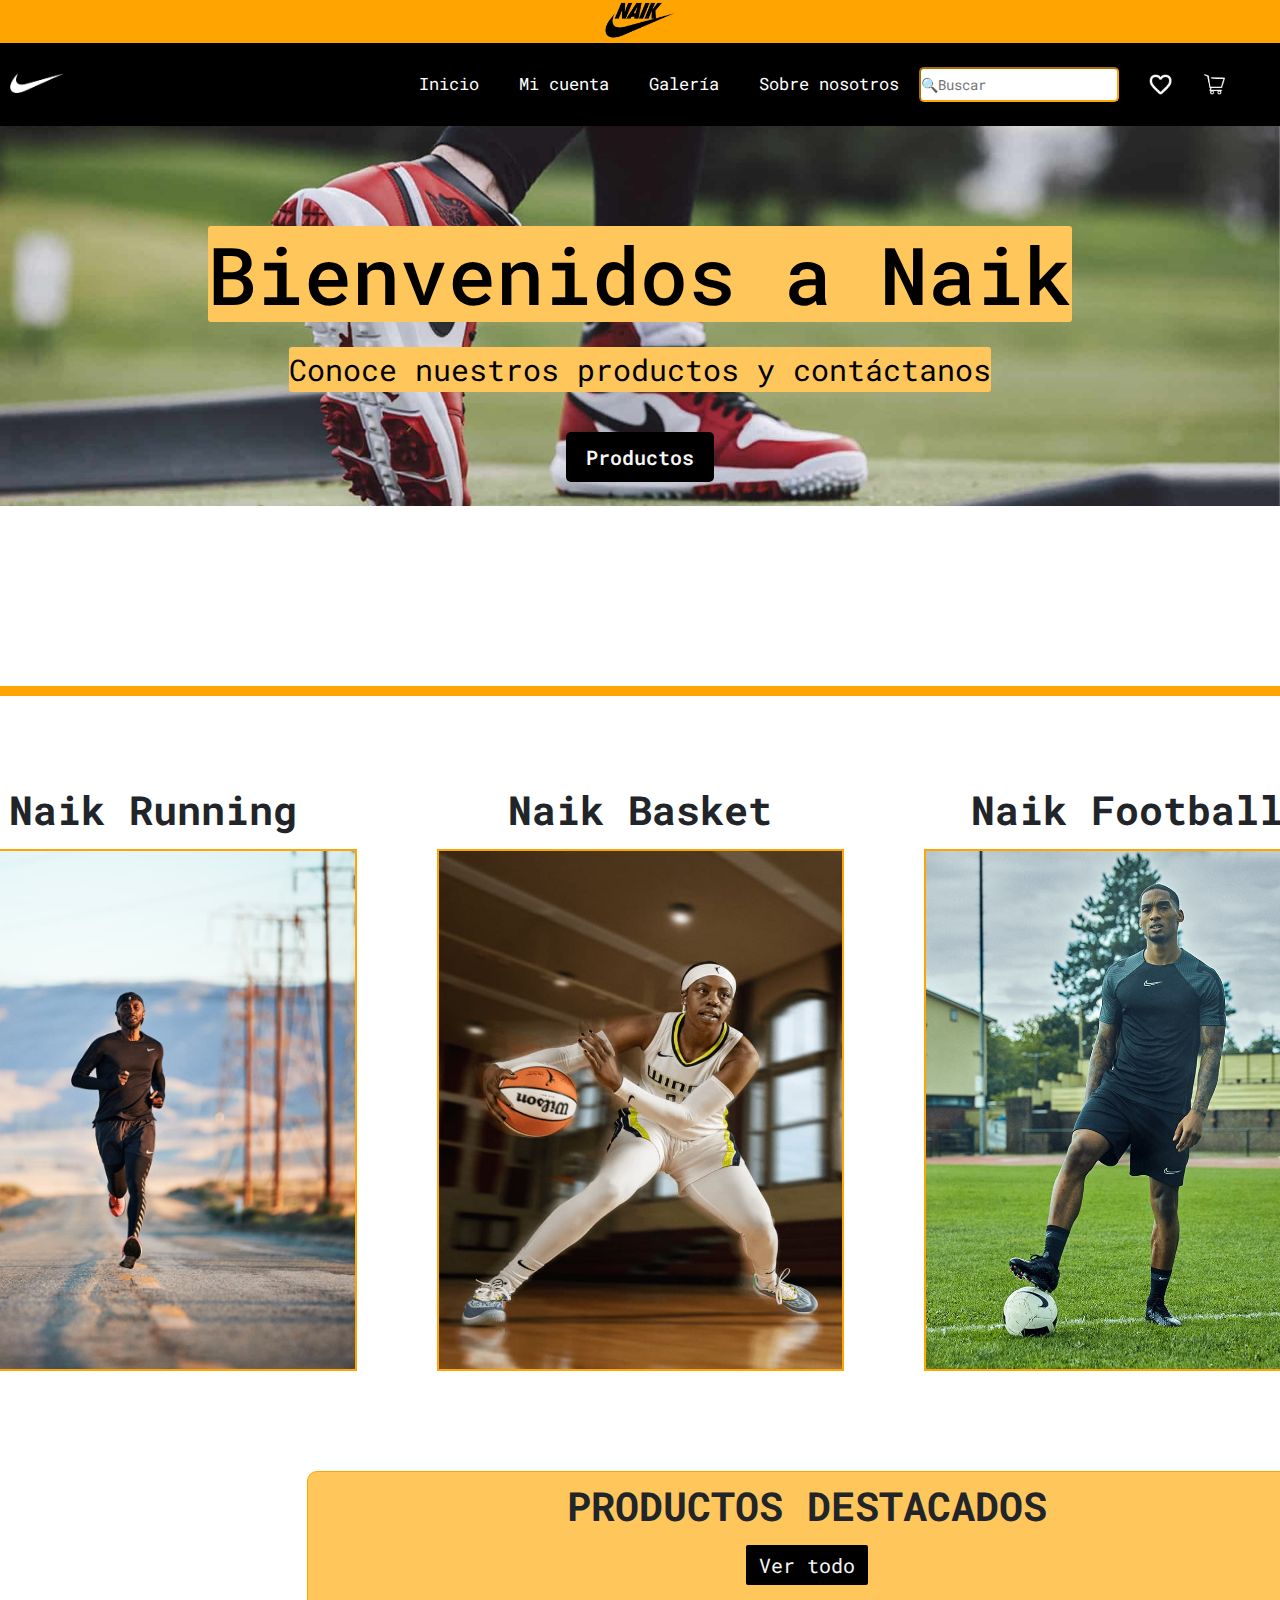
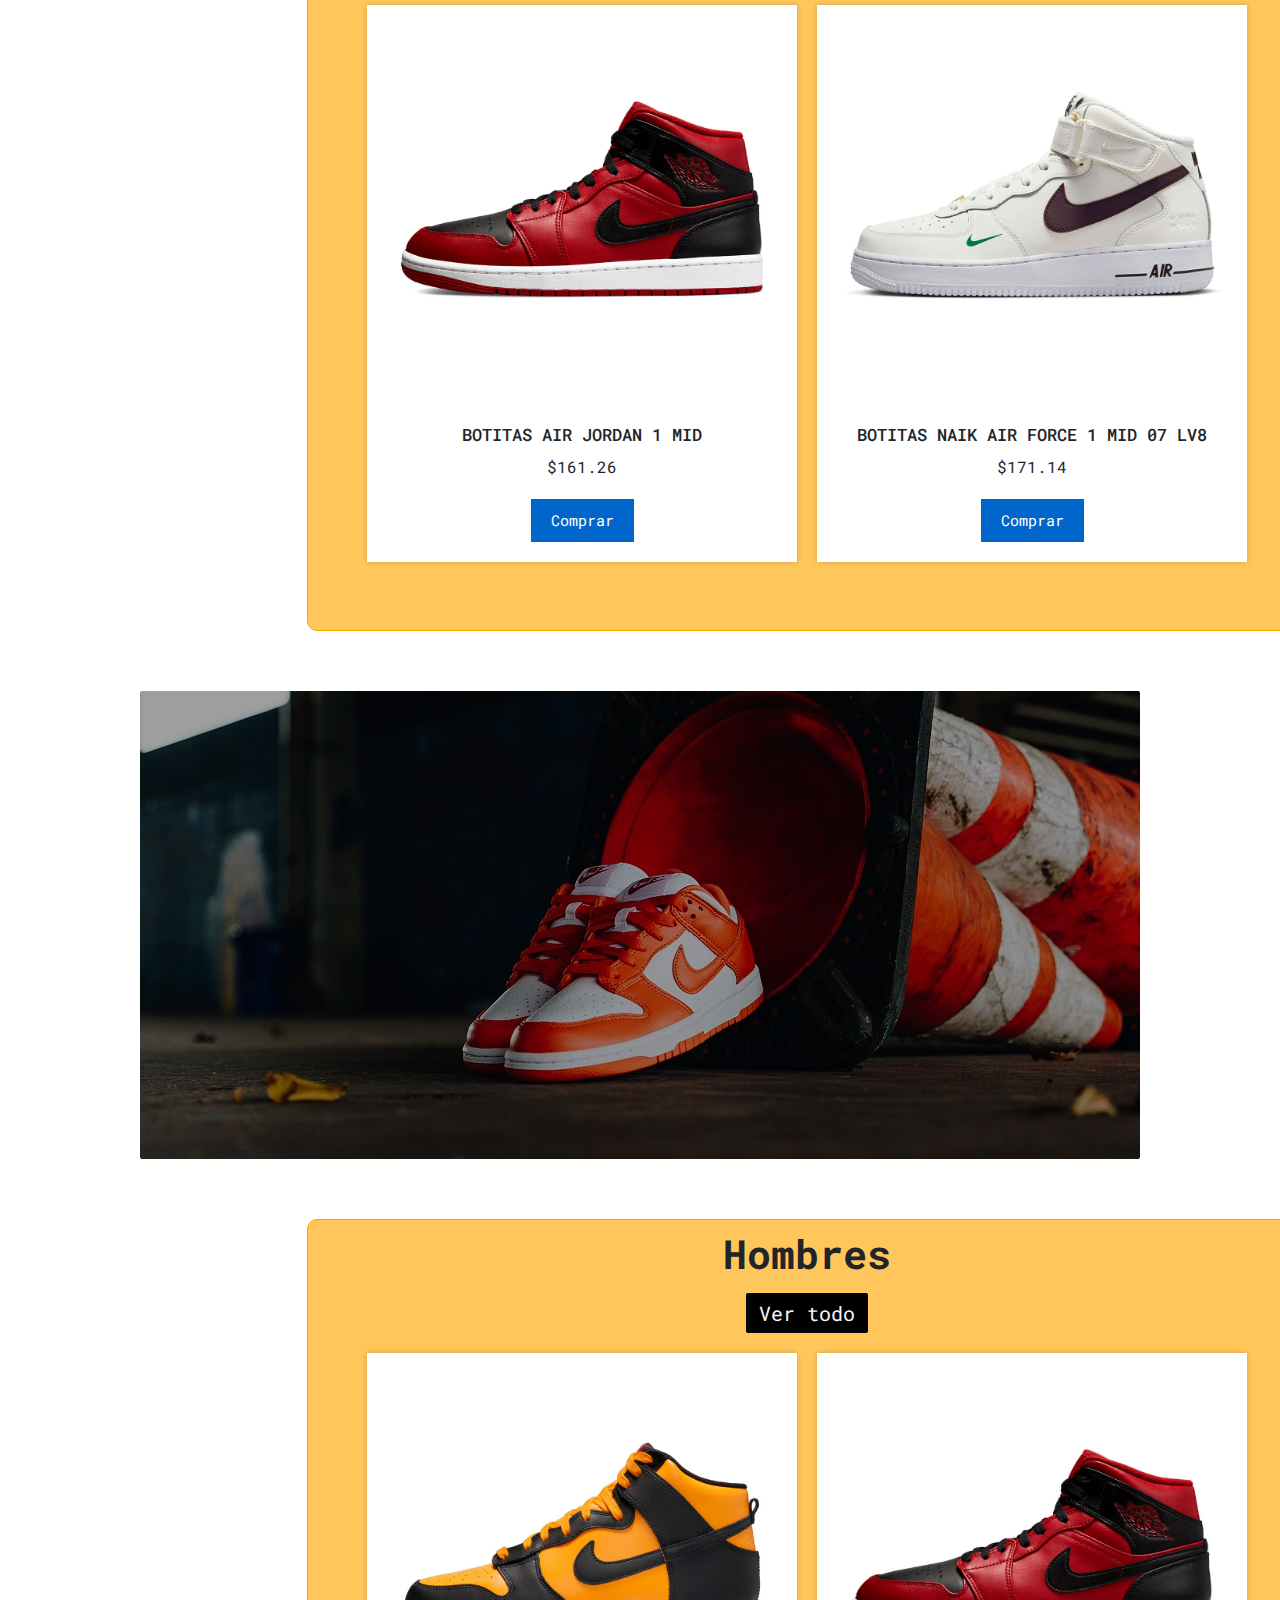
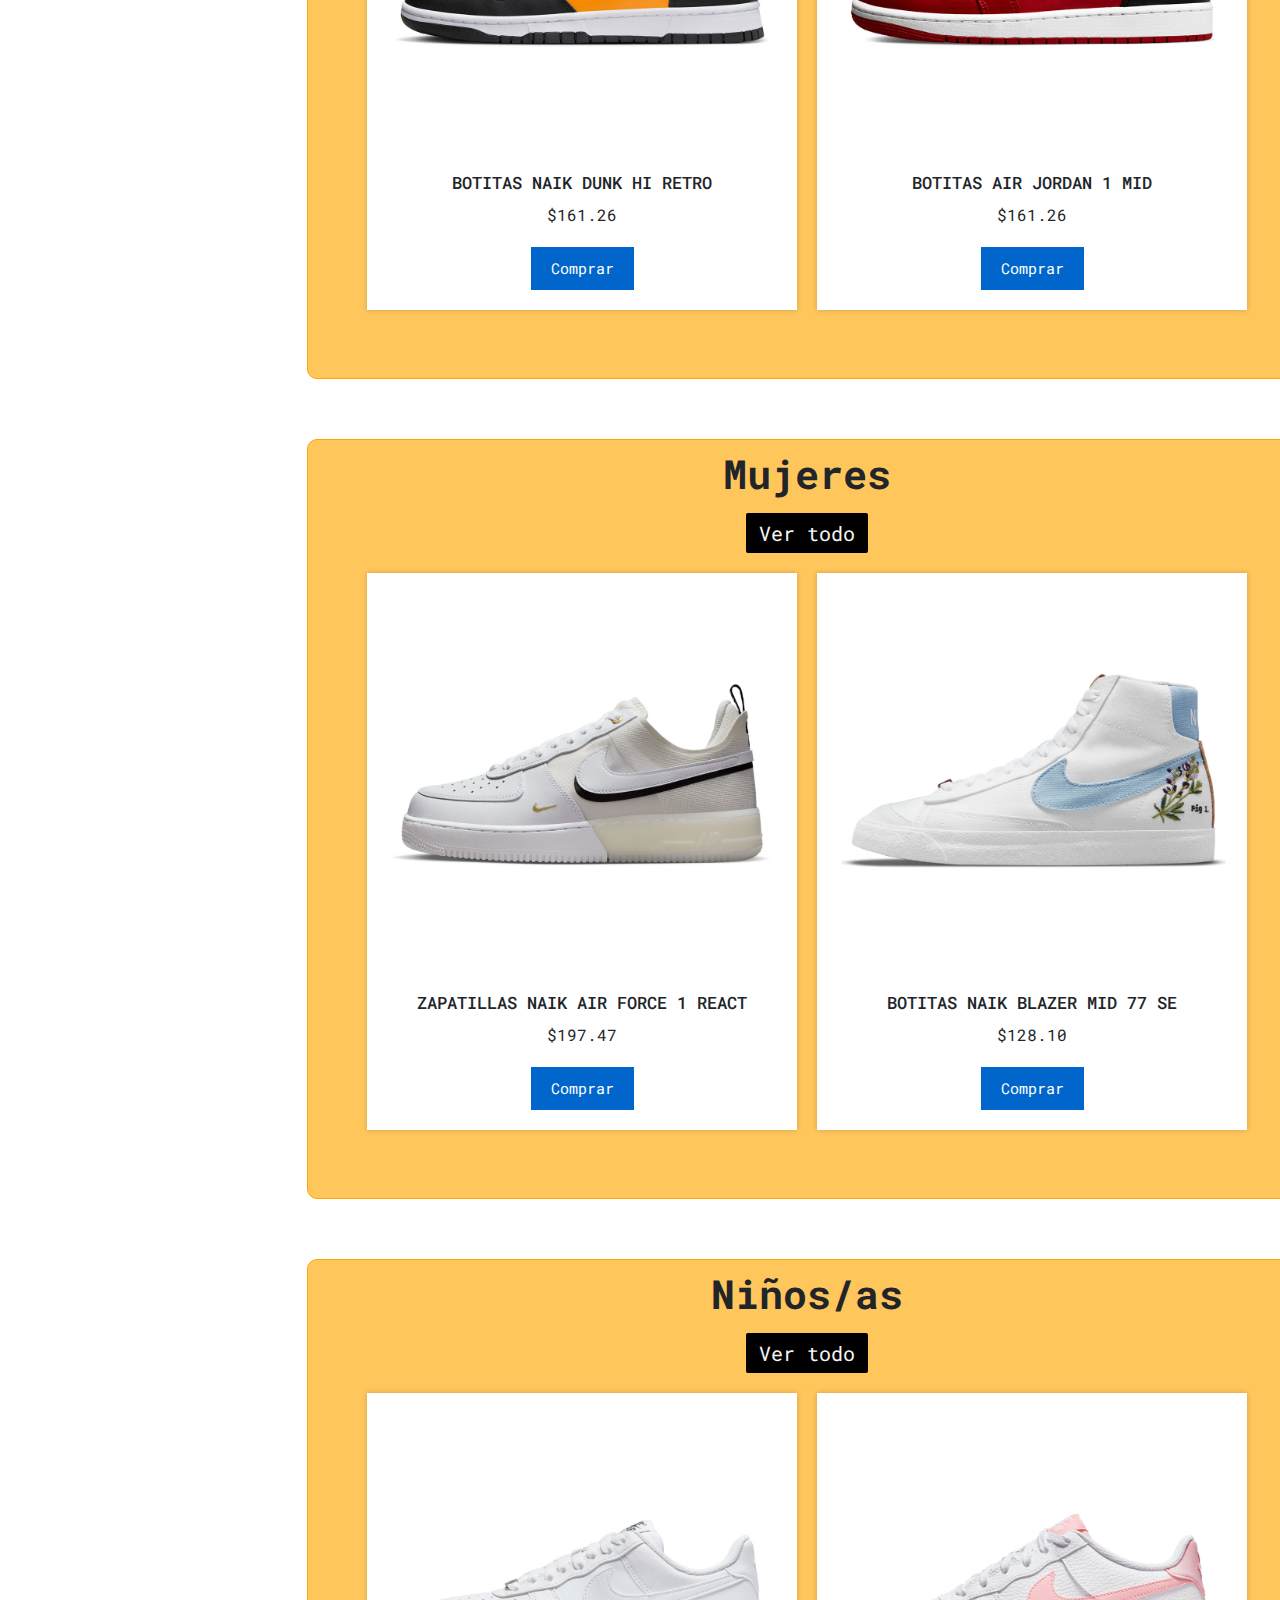
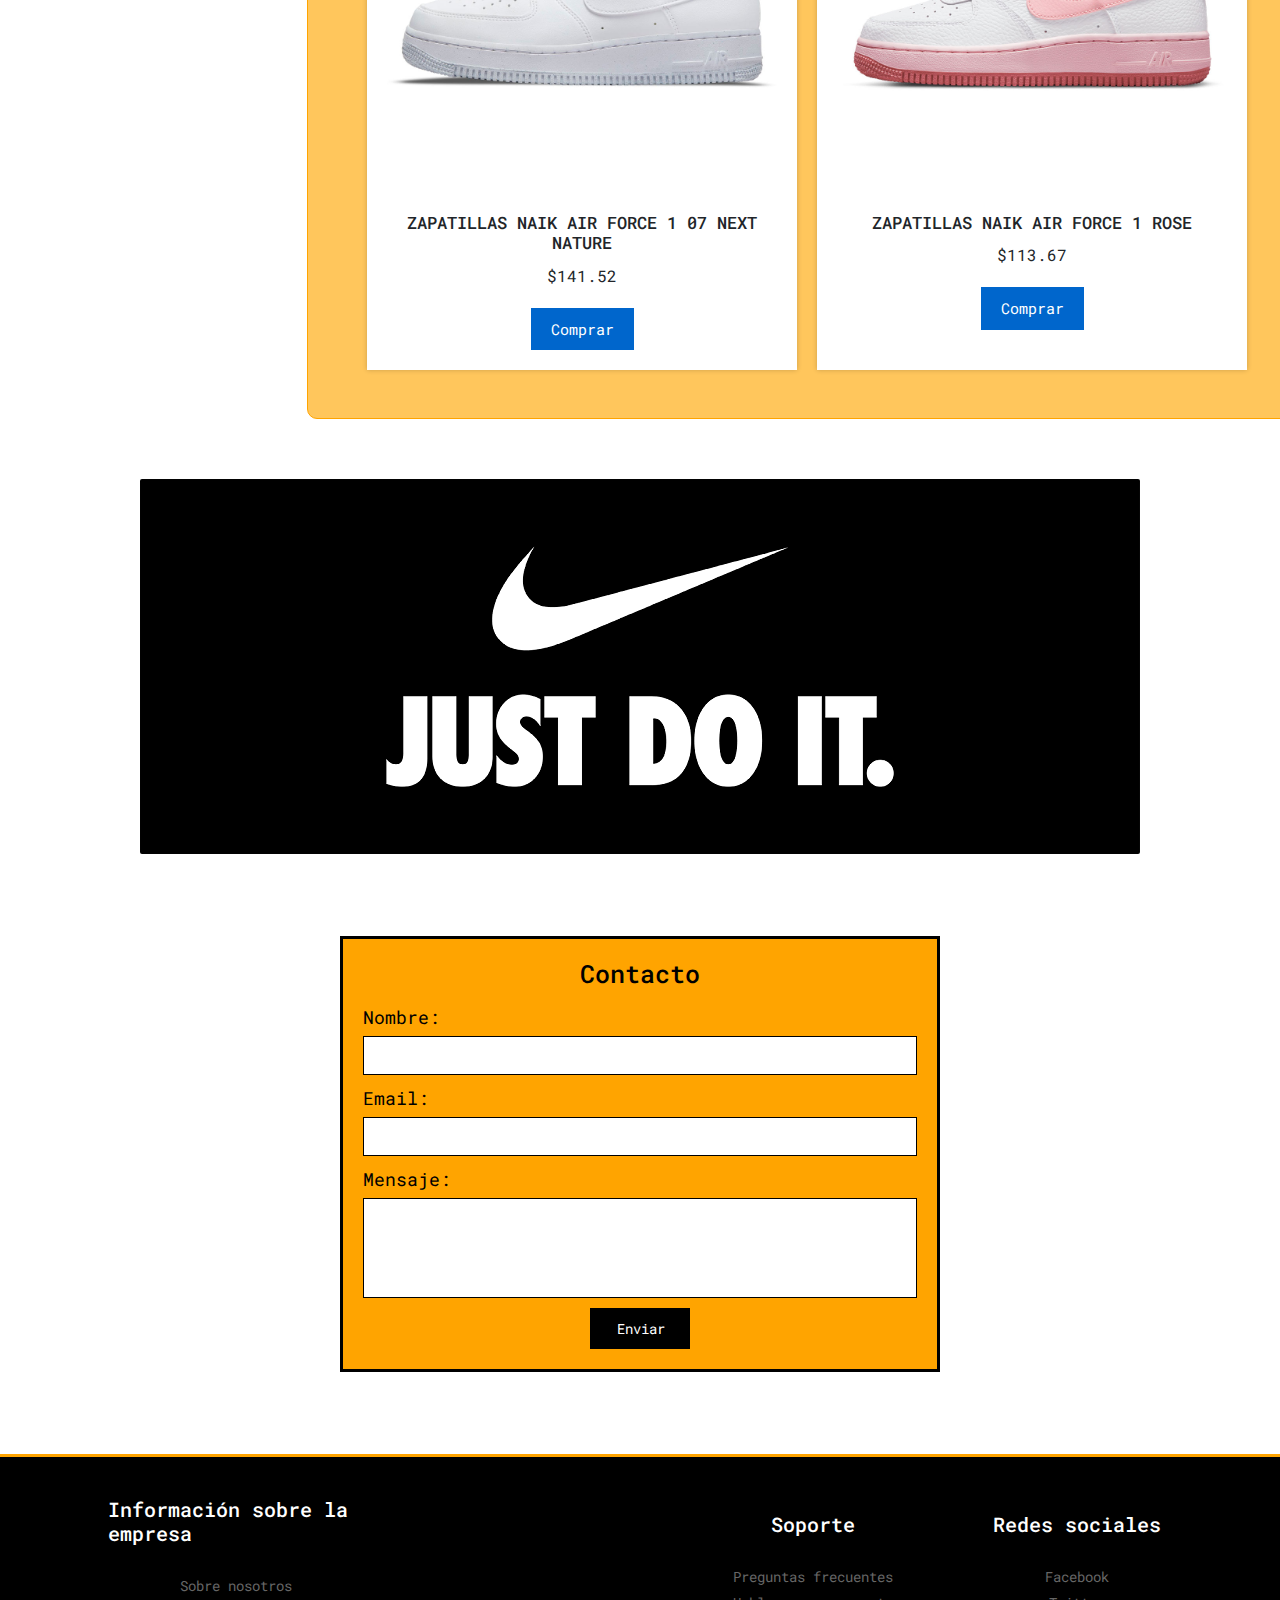
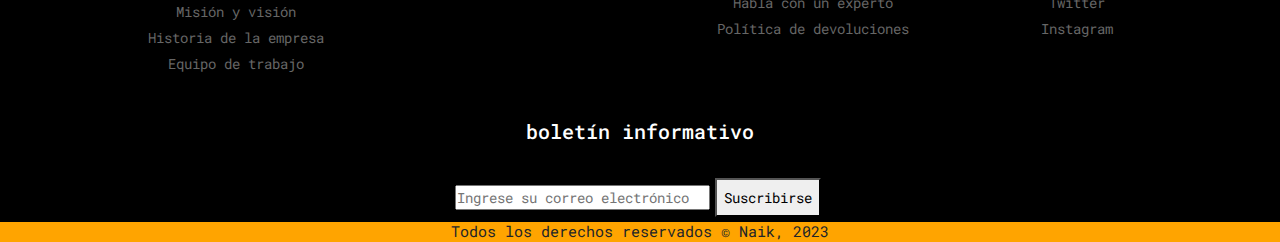
==== index.html @ 5634eee9 "0.10" ====
<!DOCTYPE html>
<html class="html" lang="es">

<head>
    <meta charset="UTF-8">
    <meta http-equiv="X-UA-Compatible" content="IE=edge">
    <meta name="viewport" content="width=device-width, initial-scale=1.0">
    <link rel="stylesheet" href="styles/styles.css">
    <link rel="stylesheet" href="styles/bootstrap.min.css">
    <link rel="shortcut icon" href="images/NAIK WHITE ICO.png" type="image/x-icon">
    <link rel="preconnect" href="https://fonts.googleapis.com">
    <link rel="preconnect" href="https://fonts.gstatic.com" crossorigin>
    <link href="https://fonts.googleapis.com/css2?family=Roboto+Mono:ital,wght@0,100;0,200;0,300;0,400;0,500;0,600;0,700;1,100;1,200;1,300;1,400;1,500;1,600;1,700&display=swap" rel="stylesheet">
    <title>Site official de naik. Naik AR</title>
</head>

<body class="body">

    <!--LOGO NAIK NEGRO ARRIBA DEL NAV-->
    <header class="header">
        <div class="header__container1">
            <a href="index.html"><img class="header__container1__img" src="images/NAIK BLACK.png" alt="LOGO NAIK"></a>
        </div>
    </header>

    <!--Nav en el que se encuentra el menu, el logo blanco a la izquierda del menu, el buscador,  favoritos y el carrito de compras-->
    <nav class="nav">
        <div class="nav__box">
            <div class="nav__container1">
                <a href="index.html"><img class="nav__container1__img" src="../images/NAIK NAV BLANCO.png" alt="LOGO NAIK"></a>
            </div>

            <div class="nav__container2">
                <ul class="nav__container2__menu--index">
                    <li class="nav__container2__menu__list"><a class="nav__container2__menu__Links" href="index.html">Inicio</a></li>

                    <li class="nav__container2__menu__list"><a class="nav__container2__menu__Links" href="pages/account.html">Mi cuenta</a><li>

                    <li class="nav__container2__menu__list"><a class="nav__container2__menu__Links" href="pages/gallery.html">Galería</a></li>

                    <li class="nav__container2__menu__list"><a class="nav__container2__menu__Links" href="pages/About us.html">Sobre nosotros</a></li>
                </ul>
            </div>

            <div class="nav__container3">
                <form class="nav__container3__form" action="/search" method="get">
                    <input class="nav__container3__form_input" type="text" name="q" placeholder="🔍Buscar">
                </form>
            </div>

            <div class="nav__container4">
                <a href="#"><img class="nav__container4__img" src="../images/FAVORITOS.png" alt="FAVORITOS"></a>
                <a href="#"><img class="nav__container4__img" src="../images/CARRITO DE COMPRAS.png" alt="Carrito de compras"></a>
            </div>
        </div>
    </nav>

    <!--banner de naik con la bienvenida y acceso a nuestros productos-->
    <section class="section1">
        <img class="section1__img" src="images/BANNER NAIK.jpg" alt="BANNER">
        <div class="section1__container">
            <div class="section1__container__div1">
                <h1 class="section1__container__div1__h1">Bienvenidos a Naik</h1>
            </div>

            <div class="section1__container__div2">
                <p class="section1__container__div2__p">Conoce nuestros productos y contáctanos</p>
            </div>

            <div class="section1__container__div3">
                <button class="section1__container__div3__button"><a class="section1__container__div3__button__link" href="pages/products.html">Productos</a></button>
            </div>
        </div>
    </section>

    <!--tres categorías de naik-->
    <main class="main">
        <section class="main__container1">
            <div class="main__container1__set1">
                <h2 class="main__container1__set1__h2">Naik Running</h2>
                <a href="#"><img class="main__container1__set1__img" src="images/NAIK RUNNING.jpg" alt="NAIK RUNNING"></a>
            </div>

            <div class="main__container1__set2">
                <h2 class="main__container1__set2__h2">Naik Basket</h2>
                <a href="#"><img class="main__container1__set2__img" src="images/NAIK BASKETBALL.png" alt="NAIK BASKETBALL"></a>
            </div>

            <div class="main__container1__set3">
                <h2 class="main__container1__set3__h2">Naik Football</h2>
                <a href="#"><img class="main__container1__set3__img" src="images/NAIK FOOTBALL.jpeg" alt="NAIK FOOTBALL"></a>
            </div>
        </section>

        <!--PRODUCTOS DESTACADOS-->
        <section class="main__container2">
            <h2 class="main__container2__h2">PRODUCTOS DESTACADOS</h2>

            <button class="main__container2__button"><a class="main__container2__button__link" href="pages/products.html">Ver todo</a></button>

            <div class="product__container1">
                <div class="product__container1__row">

                    <div class="product__container1__item">
                        <img src="../images/BOTITAS AIR JORDAN 1 MID.jpeg" alt="BOTITAS AIR JORDAN 1 MID">
                        <h3>BOTITAS AIR JORDAN 1 MID</h3>
                        <p>$161.26</p>
                        <button>Comprar</button>
                    </div>

                    <div class="product__container1__item">
                        <img src="../images/BOTITAS NAIK AIR FORCE 1 MID 07 LV8.jpeg" alt="BOTITAS NAIK AIR FORCE 1 MID 07 LV8">
                        <h3>BOTITAS NAIK AIR FORCE 1 MID 07 LV8</h3>
                        <p>$171.14</p>
                        <button>Comprar</button>
                    </div>
                </div>
            </div>
        </section>

        <!--Imagen abajo de productos destacados-->
        <section class="section__dunk">
            <img class="section__dunk__img" src="images/NAIK DUNK.jpg" alt="NAIK DUNK">
        </section>

        <!--Sección de hombres con sus productos-->
        <section class="main__container2">
            <h2 class="main__container2__h2">Hombres</h2>

            <button class="main__container2__button"><a class="main__container2__button__link" href="pages/products.html">Ver todo</a></button>

            <div class="product__container1">
                <div class="product__container1__row">
                    <div class="product__container1__item">
                        <img src="../images/BOTITAS NAIK DUNK HI RETRO.jpeg" alt="BOTITAS NAIK DUNK HI RETRO">
                        <h3>BOTITAS NAIK DUNK HI RETRO</h3>
                        <p>$161.26</p>
                        <button>Comprar</button>
                    </div>

                    <div class="product__container1__item">
                        <img src="../images/BOTITAS AIR JORDAN 1 MID.jpeg" alt="BOTITAS AIR JORDAN 1 MID">
                        <h3>BOTITAS AIR JORDAN 1 MID</h3>
                        <p>$161.26</p>
                        <button>Comprar</button>
                    </div>
                </div>
            </div>
        </section>

        <!--Sección de mujeres con sus productos-->
        <section class="main__container2">
            <h2 class="main__container2__h2">Mujeres</h2>

            <button class="main__container2__button"><a class="main__container2__button__link" href="pages/products.html">Ver todo</a></button>
            <div class="product__container1">
                <div class="product__container1__row">
                    <div class="product__container1__item">
                        <img src="../images/ZAPATILLAS NAIK AIR FORCE 1 REACT.jpeg" alt="ZAPATILLAS NAIK AIR FORCE 1 REACT">
                        <h3>ZAPATILLAS NAIK AIR FORCE 1 REACT</h3>
                        <p>$197.47</p>
                        <button>Comprar</button>
                    </div>

                    <div class="product__container1__item">
                        <img src="../images/BOTITAS NAIK BLAZER MID 77 SE.jpeg" alt="BOTITAS NAIK BLAZER MID 77 SE">
                        <h3>BOTITAS NAIK BLAZER MID 77 SE</h3>
                        <p>$128.10</p>
                        <button>Comprar</button>
                    </div>
                </div>
            </div>
        </section>

        <!--Sección de niños y sus productos-->
        <section class="main__container2">
            <h2 class="main__container2__h2">Niños/as</h2>

            <button class="main__container2__button"><a class="main__container2__button__link" href="pages/products.html">Ver todo</a></button>
            <div class="product__container1">
                <div class="product__container1__row">
                    <div class="product__container1__item">
                        <img src="../images/ZAPATILLAS NAIK AIR FORCE 1 07 NEXT NATURE.jpeg" alt="ZAPATILLAS NAIK AIR FORCE 1 07 NEXT NATURE">
                        <h3>ZAPATILLAS NAIK AIR FORCE 1 07 NEXT NATURE</h3>
                        <p>$141.52</p>
                        <button>Comprar</button>
                    </div>

                    <div class="product__container1__item">
                        <img src="../images/ZAPATILLAS NAIK AIR FORCE 1 ROSE.jpeg" alt="ZAPATILLAS NAIK AIR FORCE 1 ROSE">
                        <h3>ZAPATILLAS NAIK AIR FORCE 1 ROSE</h3>
                        <p>$113.67</p>
                        <button>Comprar</button>
                    </div>
                </div>
            </div>
        </section>

        <!--imagen abajo de la sección niños-->
        <section class="section__JUST">
            <img class="section__JUST__img " src="images/JUST DO IT..png" alt="JUST DO IT.">
        </section>

        <!--sección de contacto-->
        <section class="contact">
            <div class="contact__container">
                <h2 class="contact__container__h2">Contacto</h2>

                <form class="contact__container__form">
                    <label class="contact__container__form__label1" for="nombre">Nombre:</label>
                    <input class="contact__container__form__input1" type="text" id="nombre" name="nombre" required>

                    <label class="contact__container__form__label2" for="email">Email:</label>
                    <input class="contact__container__form__input2" type="email" id="email" name="email" required>

                    <label class="contact__container__form__label3" for="mensaje">Mensaje:</label>
                    <textarea class="contact__container__form__textarea" id="mensaje" name="mensaje" required></textarea>
                    <div class="contacto__container__form__button"> <input class="contacto__container__form__submit type=" submit" value="Enviar">
                    </div>
                </form>
            </div>
        </section>

    </main>

    <!--footer con sus respectivas secciones de info, support, redes, ubicación y newsletter-->
    <footer>
        <div class="footer">
            <div class="footer__info">
                <h3 class="footer__info__title">Información sobre la empresa</h3>

                <ul class="footer__info__list">
                    <li class="footer__info__list__li"><a class="footer__info__list__li__link" href="#">Sobre nosotros</a></li>

                    <li class="footer__info__list__li"><a class="footer__info__list__li__link" href="#">Misión y visión</a></li>

                    <li class="footer__info__list__li"><a class="footer__info__list__li__link" href="#">Historia de la empresa</a></li>

                    <li class="footer__info__list__li"><a class="footer__info__list__li__link" href="#">Equipo de trabajo</a></li>
                </ul>
            </div>

            <div class="footer__map">
                <iframe class="footer__map__iframe"
                    src="https://www.google.com/maps/embed?pb=!1m18!1m12!1m3!1d26422.47465668067!2d-58.43609884012317!3d-34.57242909138772!2m3!1f0!2f0!3f0!3m2!1i1024!2i768!4f13.1!3m3!1m2!1s0x95bcccb3c3e0f0eb%3A0xb8f3c6c3a968d193!2sPalermo%2C%20Buenos%20Aires!5e0!3m2!1sen!2sar!4v1658267658348!5m2!1sen!2sar"
                    width="100%" height="250" style="border:0;" allowfullscreen="" loading="lazy">
                </iframe>
            </div>

            <div class="footer__support">
                <h3 class="footer__support__title">Soporte</h3>

                <ul class="footer__support__list">
                    <li class="footer__support__list__li"><a class="footer__support__list__li__link" href="#">Preguntas frecuentes</a></li>

                    <li class="footer__support__list__li"><a class="footer__support__list__li__link" href="#">Habla con un experto</a></li>

                    <li class="footer__support__list__li"><a class="footer__support__list__li__link" href="#">Política de devoluciones</a></li>
                </ul>
            </div>

            <div class="footer__social">
                <h3 class="footer__social__title">Redes sociales</h3>

                <ul class="footer__social__list">
                    <li class="footer__social__list__li"><a class="footer__social__list__li__link" href="#">Facebook</a></li>

                    <li class="footer__social__list__li"><a class="footer__social__list__li__link" href="#">Twitter</a></li>

                    <li class="footer__social__list__li"><a class="footer__social__list__li__link" href="#">Instagram</a></li>
                </ul>
            </div>

            <div class="footer__newsletter">
                <h3 class="footer__newsletter__title"> boletín informativo</h3>

                <form class="footer__newsletter__form" action="#">
                    <div class="footer__newsletter__form1">
                        <input class="footer__newsletter__form1__input" type="email" placeholder="Ingrese su correo electrónico">
                    </div>

                    <div class="footer__newsletter__form2">
                        <button class="footer__newsletter__form2__button" type="submit">Suscribirse</button>
                    </div>
                </form>
            </div>
        </div>

        <div class="footer__copyright--index">
            <p>Todos los derechos reservados © Naik, 2023</p>
        </div>
    </footer>
    <script src="scripts/bootstrap.min.js"></script>
</body>

</html>

<!--:)-->
---- styles/styles.css ----
* {
    margin: 0;
    padding: 0;
    box-sizing: border-box;
    font-family: 'Roboto Mono', monospace;
}
.html {
    font-size: 62.5%;
    /* Cambia la medida del rem de 16px a 10px*/
    background-color: #FFF;
}



/*header+nav (all pages)*/
.header {
    height: 100%;
    z-index: 1000;
    background-color: #FFA400;
    display: flex;
    justify-content: center;
    align-items: center;
}



.header__container1 {
    height: 43px;
    /* logo naik NEGRO arriba del nav*/
}

.header__container1__img {
    height: 40px;
}



/*nav (all pages)*/
.nav {
    height: 100%;
    position: sticky;
    top: 0;
    z-index: 1000;
    background-color: black ;
    height: 83px;
    /*fondo del (nav)*/
}

.nav__box {
    display: flex;
    width: 100%;
}



.nav__container1 {
    padding: 10px;
    /*Logo naik BLANCO*/
}
.nav__container1__img {
    height: 60px;
}



.nav__container2 {
    width: fit-content;
    display: flex;
    
    /*Menu del nav*/
}
.nav__container2__menu--index{
    padding-top: 9px;
    display: flex;
    list-style-type: none;
    padding-left: 325px;
    justify-content: center;
    align-items: center;
}
.nav__container2__menu {
    display: flex;
    list-style-type: none;
    padding-left: 325px;
    justify-content: center;
    align-items: center;
}
.nav__container2__menu__list a:hover {
    color: #FFA400;
    
}
.nav__container2__menu__Links {
    text-decoration: none;
    color: white;
    height: fit-content;
    font-size: 17px; 
    padding: 10px 100px;
    
}



.nav__container3 {
    display: flex;
    justify-content: center;
    align-items: center;
    /*Buscador de la pagina*/
}
.nav__container3__form_input {
    border-radius: 5px;
    border-color: #FFA400;
    height: 35px;
    width: 200px;
    font-size: 14px;
}



.nav__container4 {
    display: flex;
    justify-content: center;
    align-items: center;
    /*Carrito de compras y favoritos*/
}

.nav__container4 a {
    padding: 10px 0;
    padding-left: 30px;
}

.nav__container4__img {
    width: 23px;
}

@media (max-width: 1880px) {
    .nav__container2__menu {
        padding-left: 35px;
    } 
}
@media (max-width: 1583px) {
    .nav__container2__menu {
        padding-left: 1px;
    } 
}
@media (max-width: 1554px) {
    .nav__container2__menu {
        padding-left: 0px;
    } 
    .nav__container2__menu__Links {
        padding: 10px 80px;
        
    }
}
@media (max-width: 1400px) {
    .nav__container2__menu__Links {
        padding: 10px 20px;
    }
}
@media (max-width: 930px) {
    .nav__container2__menu__Links {
        padding: 2px 8px;
    }
    
    .nav__container4 a {
        padding: 2px 0;
        padding-left: 10px;
    }
    
    .nav__container4__img {
        width: 23px;
    }
}
@media (max-width: 814px) {
    .nav__container2__menu__Links {
        padding: 1px 4px;
    }
    
    .nav__container4 a {
        padding: 1px 0;
        padding-left: 4px;
    }
    
    .nav__container4__img {
        width: 18px;
    }
}
@media (max-width: 729px) {
    .nav__container2__menu {
        padding: 31px 0;
        flex-wrap: wrap;
        
    } 
    .nav__container2__menu__list{
        padding: 1px;
    }
    .nav__container1 {
        display: none;
        /*Logo naik BLANCO*/
    }
    .nav__container1__img {
        display: none;
    }
}
@media (max-width: 660px) {
    .nav__container3__form_input {
        border-radius: 5px;
        border-color: #FFA400;
        height: 35px;
        width: 80px;
        font-size: 14px;
    }
    
    .nav__container4 a {
       padding-top: 16px;
    }
}
@media (max-width: 546px) {
    .nav {
        height: 120px;
    }
    
    .nav__container2__menu {
        padding: 20px 60px;
        display: inline-block;
    } 
    .nav__container4 {
        display: flex;
        flex-wrap: wrap-reverse;
        /*Carrito de compras y favoritos*/
    }

    .nav__container3__form_input {
        border-radius: 5px;
        border-color: #FFA400;
        height: 35px;
        width: 150px;
        font-size: 14px;
    }
    
}
@media (max-width: 481px) {
    
    .nav__container2__menu {
        padding: 20px 4px;
        display: inline-block;
    } 

    .nav__container3__form_input {
        border-radius: 5px;
        border-color: #FFA400;
        height: 35px;
        width: 100px;
        font-size: 14px;
    }
}




/*INDEX*/
/*banner+button para acceder a productos (index)*/
.section1 {
    position: relative;
    display: flex;
    height: 570px;
    border-bottom: #FFA400 solid 10px;
    /*contenedor del banner*/
}



.section1__img {
    width: 100%;
    height: auto;
    position: absolute;
    top: 0;
    left: 0;
    z-index: 1;
}



.section1__container {
    position: absolute;
    height: 100%;
    width: 100%;
    text-align: center;
    z-index: 10;
    padding-top: 60px;
}



.section1__container__div1{
    padding: 10px;
    padding-top: 40px;
    display: flex;
    justify-content: center;
    align-items: center;
}
.section1__container__div1__h1 {
    font-size: 80px;
    color: #000;
    background-color: #FFC65C;
    border-radius: 3px;
    width: fit-content;
    height: fit-content;
}



.section1__container__div2{
    padding: 10px;
    display: flex;
    justify-content: center;
    align-items: center;
}
.section1__container__div2__p {
    font-size: 30px;
    color: #000;
    background-color: #FFC65C;
    border-radius: 3px;
    width: fit-content;
    height: fit-content;
}



.section1__container__div3{
    padding: 20px;
}
.section1__container__div3__button {
    display: inline-block;
    background-color: black;
    color: #fff;
    padding: 10px 20px;
    border: none;
    text-align: center;
    text-decoration: none;
    font-size: 16px;
    font-weight: 600;
    border-radius: 5px;
    transition: all 0.3s ease;
}
.section1__container__div3__button:hover {
    background-color: #FFA400;
    cursor: pointer;
  }

.section1__container__div3__button__link {
    font-size: 20px;
    text-decoration: none;
    color: #F5F5F5;
}

.section1__container__div3__button__link:hover {
    color: #000;
    font-weight: bold;
}







/*main (index)*/
.main {
    height: fit-content;
}


/*Running,basket y football (index)*/
.main__container1 {
    display: flex;
    justify-content: center;
    align-items: center;
}
.main__container1__set1 {
    padding: 40px;
    padding-top: 80px;
}

.main__container1__set2 {
    padding: 40px; 
    padding-top: 80px;
}

.main__container1__set3 {
    padding: 40px; 
    padding-top: 80px;
}
.main__container1__set1__h2, 
.main__container1__set2__h2, 
.main__container1__set3__h2 {
    font-weight: 900;
    font-size: 40px;
    text-align: center;
    padding: 10px;
}
.main__container1__set1__img, 
.main__container1__set2__img, 
.main__container1__set3__img {
    width: 407px;
    height: 522px;
    border: solid #FFA400 2px;
}

.main__container1__set1__img:hover, 
.main__container1__set2__img:hover, 
.main__container1__set3__img:hover {
    filter: brightness(1.4);
}

.main__container1__set1__img::after, 
.main__container1__set2__img::after, 
.main__container1__set3__img::after {
    content: "";
    position: absolute;
    top: 0;
    left: 0;
    width: 100%;
    height: 100%;
    background: rgba(255, 255, 255, 0.2);
    z-index: 1;
    opacity: 0;
    transition: all 0.5s ease;
}

.main__container1__set1__img:hover::after, 
.main__container1__set2__img:hover::after, 
.main__container1__set3__img:hover::after{
    opacity: 1;
}








/*Productos destacados,hombres,mujeres y niños (index)*/
.main__container2 {
    height: 760px;
    text-align: center;
    background-color: #FFC65C;
    border-radius: 10px;
    width: fit-content;
    width: 1000px;
    justify-content: center;
    margin-left: 24%;
    margin-top: 60px;
    border: 1px solid #FFA400;
}


.main__container2__h2{
    font-weight: 900;
    font-size: 40px;
    padding: 10px;
}
.main__container2__button {
    display: flex;
    margin-left: 438px;
    border-radius: 2px;
    border: none;
    padding: 5px 13px;
    background-color: black;
    color: #F5F5F5;
}
.main__container2__button__link {
    font-size: 20px;
    text-decoration: none;
    color: #F5F5F5;

}
.main__container2__button:hover {
    background-color: #FFA400;
    cursor: pointer;
}
.main__container2__button__link:hover {
    color: #000;
    font-weight: bold;  
}


.product__container1 {
    display: flex;
    flex-wrap: wrap;
    justify-content: center;
    gap: 20px;
    padding: 20px;
}
.product__container1__row {
    display: flex;
    justify-content: center;
    gap: 20px;
}
.product__container1__item {
    width: 430px;
    background-color: #fff;
    box-shadow: 0 0 5px rgba(0, 0, 0, 0.2);
    padding: 20px;
    text-align: center;
}
.product__container1__item img {
    max-width: 100%;
    height: auto;
    margin-bottom: 10px;
}
.product__container1__item h3 {
    font-size: 1.7rem;
    margin-bottom: 10px;
}
.product__container1__item p {
    margin-bottom: 20px;
    font-size: 1.6rem;
}
.product__container1__item button {
    background-color: #0066cc;
    color: #fff;
    border: none;
    padding: 10px 20px;
    font-size: 1.5rem;
    cursor: pointer;
    transition: all 0.3s ease;
}
.product__container1__item button:hover {
    background-color: #0052a3;
}






/*section dunk (index)*/

.section__dunk {
    display: flex;
    justify-content: center;
    margin-top: 60px;
}

.section__dunk__img {
    border-radius: 2px;
}

/*section JUST (index)*/
.section__JUST {
    display: flex;
    justify-content: center;
    margin-top: 60px;
}

.section__JUST__img {
    border-radius: 2px;
}





/*contacto (index)*/
.contact {
    display: flex;
    height: 600px;
    justify-content: center;
    align-items: center;
}
  
.contact__container {
    background-color: #fff;
    border: 3px solid #000;
    padding: 20px;
    width: 80%;
    max-width: 600px;
    background-color: #FFA400;
}
  
.contact__container__h2 {
    color: #000;
    text-align: center;
    font-size: 25px;
}
  
.contact__container__form {
    display: flex;
    flex-direction: column;
    font-size: 18px;
}
  
.contact__container__form__label1,
.contact__container__form__label2,
.contact__container__form__label3 {
    color: #000;
    margin-top: 10px;
}
  
.contact__container__form__input1,
.contact__container__form__input2,
.contact__container__form__textarea {
    border: 1px solid #000;
    margin-top: 5px;
    padding: 5px;
}
  
.contact__container__form__textarea {
    resize: none;
    height: 100px;
}
  
.contacto__container__form__button {
    display: flex;
    justify-content: center;
    align-items: center;
}

.contacto__container__form__submit {
    background-color: #000;
    color: #fff;
    border: none;
    padding: 10px;
    padding-left: 27px;
    margin-top: 10px;
    cursor: pointer;
    width: 100px;
    font-size: 14px;

}

.contacto__container__form__submit:hover {
    background-color: #141414;
    color: #FFA400;
    font-weight: bold;
    transition: all 0.3s ease;
}
/*INDEX*/












/*ACCOUNT*/
.html1 {
    background-color: #141414;
    font-size: 62.5%;
}

.account__container {
    position: absolute;
    top: 50%;
    left: 50%;
    width: 600px;
    transform: translate(-50%, -50%);
    padding: 60px;
    background-color: white;
    border: 3px solid #FFA400;
}



.account__container__img {
    width: 100px;
    margin-left: 192px;
}
.account__container__title {
    text-align: center;
    margin-bottom: 30px;
}
.account__container__form {
    display: flex;
    flex-direction: column;
}

.account__container__form__label1,
.account__container__form__label2,
.account__container__form__label3,
.account__container__form__label4 {
    margin-bottom: 10px;
    font-size: 15px;
}

.account__container__form__input1,
.account__container__form__input2,
.account__container__form__input3,
.account__container__form__input4,
.account__container__form__submit {
    padding: 10px;
    margin-bottom: 20px;
    border: 1px solid;
    border-radius: 5px;
    font-size: 16px;
}

.account__container__form__submit {
    background-color: #FFA400;
    color: white;
    cursor: pointer;
    transition: background-color 0.3s ease;
}
.account__container__form__submit:hover {
    background-color: black;
}

@media only screen and (max-width: 620px) {
    .account__container {
        top: 50%;
        left: 50%;
        width: 360px;
        transform: translate(-50%, -50%);
        padding: 10px;
        padding-left: 43px;
        background-color: white;
        border: 2px solid #FFA400;
    }

    .account__container__img {
        width: 100px;
        margin-left: 103px;
    }

    .account__container__form {
      width: 90%;
    }
    .account__container__form__label1, 
    .account__container__form__label2,
    .account__container__form__label3,
    .account__container__form__label4 {
      font-size: 1rem;
    }
    .account__container__form__input1,
    .account__container__form__input2,
    .account__container__form__input3,
    .account__container__form__input4,
    .account__container__form__submit {
      font-size: 1rem;
      padding: 10px;
    }
  }
  @media only screen and (max-width:400px) {
    .account__container {
        top: 50%;
        left: 50%;
        width: 280px;
        transform: translate(-50%, -50%);
        padding: 6px;
        padding-left: 32px;
        background-color: white;
        border: 2px solid #FFA400;
    }

    .account__container__img {
        width: 100px;
        margin-left: 70px;
    }

    .account__container__form {
      width: 90%;
    }
    .account__container__form__label1, 
    .account__container__form__label2,
    .account__container__form__label3,
    .account__container__form__label4 {
      font-size: 1rem;
    }
    .account__container__form__input1,
    .account__container__form__input2,
    .account__container__form__input3,
    .account__container__form__input4,
    .account__container__form__submit {
      font-size: 1rem;
      padding: 10px;
    }
  }
/*ACCOUNT*/












/*ABOUT US*/
.main1 {
    max-width: 800px;
    height: 820px;
    margin: 0 auto;
    padding: 20px;
}



.section1__myv {
    background-color: #f5f5f5;
    padding: 20px;
    border-radius: 5px;
}

.section1__myv__h2 {
    color: #444;
}

.section1__myv__p {
    font-size: 16px;
    line-height: 1.5;
    color: #666;
}



.section2__story {
    padding: 20px;
    border-radius: 5px;
    margin-top: 40px;
    background-color: #f5f5f5;
}

.section2__story__h2 {
    color: #444;
}

.section2__story__p {
    font-size: 16px;
    line-height: 1.5;
    color: #666;
}



.section3__team {
    padding: 20px;
    border-radius: 5px;
    margin-top: 40px;
    background-color: #f5f5f5;
}

.section3__team__h2 {
    color: #444;
}

.section3__team__p {
    font-size: 16px;
    line-height: 1.5;
    color: #666;
}
/*ABOUT US*/











/*PRODUCTS*/
.product__container {
    display: flex;
    flex-wrap: wrap;
    justify-content: center;
    gap: 20px;
    padding: 20px;
}

.product__row {
    display: flex;
    flex-wrap: wrap;
    justify-content: center;
    gap: 20px;
}


.product__item {
    width: calc(25% - 20px);
    background-color: #fff;
    box-shadow: 0 0 5px rgba(0, 0, 0, 0.2);
    padding: 20px;
    text-align: center;
}
.product__item img {
    max-width: 100%;
    height: auto;
    margin-bottom: 10px;
}
.product__item h3 {
    font-size: 1.7rem;
    margin-bottom: 10px;
}
.product__item p {
    margin-bottom: 20px;
    font-size: 1.6rem;
}
.product__item button {
    background-color: #0066cc;
    color: #fff;
    border: none;
    padding: 10px 20px;
    font-size: 1.5rem;
    cursor: pointer;
    transition: all 0.3s ease;
}
.product__item button:hover {
    background-color: #0052a3;
}
/*PRODUCTS*/








/*GALLERY*/
.main2 {
    max-width: 1400px;
    margin: 20px auto;
}

.gallery {
    display: grid;
    grid-template-columns: repeat(4, 1fr);
    grid-gap: 10px;
}

.gallery__item1,
.gallery__item2,
.gallery__item3,
.gallery__item4,
.gallery__item5,
.gallery__item6,
.gallery__item7,
.gallery__item8,
.gallery__item9,
.gallery__item10,
.gallery__item11,
.gallery__item12,
.gallery__item13,
.gallery__item14,
.gallery__item15,
.gallery__item16,
.gallery__item17,
.gallery__item18,
.gallery__item19,
.gallery__item20 {
    width: 100%;
    height: 0;
    padding-bottom: 100%;
    position: relative;
}
.gallery__item1__img,
.gallery__item2__img,
.gallery__item3__img,
.gallery__item4__img,
.gallery__item5__img,
.gallery__item6__img,
.gallery__item7__img,
.gallery__item8__img,
.gallery__item9__img,
.gallery__item10__img,
.gallery__item11__img,
.gallery__item12__img,
.gallery__item13__img,
.gallery__item14__img,
.gallery__item15__img,
.gallery__item16__img,
.gallery__item17__img,
.gallery__item18__img,
.gallery__item19__img,
.gallery__item20__img {
    width: 100%;
    height: 100%;
    position: absolute;
    object-fit: cover;
    object-position: center;
    border-radius: 3px;
    border: none;
}
/*GALLERY*/







/*footer (all pages)*/
.footer {
    background-color: #000;
    color: #fff;
    display: flex;
    font-size: 14px;
    height: 230px;
    width: 100%;
    justify-content: center;
    align-items: center;
    border-top: #FFA400 solid;
}



.footer__info {
    flex-basis: 20%;
}
.footer__info__title {
    padding-top: 20px;
    margin-bottom: 30px;
    font-size: 20px;
    display: flex;
    justify-content: center;
}
.footer__info__list {
    margin: 0;
    padding: 0;
    list-style: none;
}  
.footer__info__list__li {
    margin-bottom: 5px;
    display: flex;
    align-items: center;
    justify-content: center;
}
.footer__info__list__li__link {
    color: #666666;
    text-decoration: none;
}
.footer__info__list__li__link:hover {
    color: #FFA400;
}


.footer__map {
    flex-basis: 20%;
    padding-left: 60px;
} 
.footer__map__iframe {
    border: none;
    width: 100%;
    height: 180px;
}



.footer__support {
    flex-basis: 20%;
    padding-left: 40px;
} 
.footer__support__title {
    margin-top: 0;
    margin-bottom: 30px;
    font-size: 20px;
    display: flex;
    align-items: center;
    justify-content: center;
}
.footer__support__list {
    margin: 0;
    padding: 0;
    list-style: none;
}
.footer__support__list__li {
    margin-bottom: 5px;
    display: flex;
    align-items: center;
    justify-content: center;
} 
.footer__support__list__li__link {
    color: #666666;
    text-decoration: none;
}

.footer__support__list__li__link:hover {
    color: #FFA400;
}



.footer__social {
    flex-basis: 15%;
}
.footer__social__title {
    margin-top: 0;
    margin-bottom: 30px;
    font-size: 20px;
    display: flex;
    align-items: center;
    justify-content: center;
}
.footer__social__list {
    margin: 0;
    padding: 0;
    list-style: none;
}  
.footer__social__list__li {
    margin-bottom: 5px;
    display: flex;
    align-items: center;
    justify-content: center;
}
.footer__social__list__li__link {
    color: #666666;
    text-decoration: none;
}

.footer__social__list__li__link:hover {
    color: #FFA400;
}


.footer__newsletter {
    flex-basis: 15%;
    
}

.footer__newsletter__title {
    margin-top: 0;
    margin-bottom: 30px;
    font-size: 20px;
    display: flex;
    align-items: center;
    justify-content: center;
}


.footer__newsletter__form {
    display: inline-block;
    display: flex;
    align-items: center;
    justify-content: center;
}

.footer__newsletter__form1 {
    display: flex;
    justify-content: center;
    align-items: center;
}

.footer__newsletter__form1__input{
    width: 255px;
    
}

.footer__newsletter__form2{
    display: flex;
    justify-content: center;
    align-items: center;
    padding: 5px;
    
}

.footer__newsletter__form2__button {
padding: 7px;

}

.footer__newsletter__form2__button:hover {
    background-color: #FFA400;
    font-weight: bold;
    
}

.footer__copyright {
    background-color: #FFA400;
    height: 20px;
    display: flex;
    justify-content: center;
    align-items: center;
}

.footer__copyright p {
    font-size: 15px;
}

.footer__copyright--index {
    background-color: #FFA400;
    height: 20px;
    display: flex;
    justify-content: center;
    align-items: center;
}

.footer__copyright--index p {
    font-size: 15px;
    padding-top: 8px;
}

@media (max-width: 1300px) {
    .footer {
        flex-wrap: wrap;
        height: fit-content;
    }
    .footer__newsletter__title {
        margin-top: 20px;
        
    }
    .footer__map {
        margin: 20px;
        padding: 0;
        width: fit-content;
    } 
    .footer__map__iframe {
        border: none;
        width: 100%;
        height: 180px;
    }
    .footer__info {
        margin: 20px;
        width: fit-content;
    }
    .footer__social {
        margin: 20px;
        width: fit-content;
    }
    .footer__support {
        margin: 20px;
        margin-left: 5px;
        padding: 0;
    } 
    .main1 {
        max-width: 800px;
        height: 900px;
        margin: 0 auto;
        padding: 20px;
    }    
}
@media (max-width: 649px) {
    .main1 {
        max-width: 800px;
        height: 1020px;
        margin: 0 auto;
        padding: 20px;
    }    
}
@media (max-width: 542px) {
    .main1 {
        max-width: 800px;
        height: 1300px;
        margin: 0 auto;
        padding: 20px;
    }    
}
@media (max-width: 420px) {
    .main1 {
        max-width: 800px;
        height: 1500px;
        margin: 0 auto;
        padding: 20px;
    }    
    .footer__copyright p{
        font-size: 10px;
    }
}
@media (max-width: 385px) {
    .main1 {
        max-width: 800px;
        height: 1600px;
        margin: 0 auto;
        padding: 20px;
    }    
}
@media (max-width: 385px) {
    .main1 {
        max-width: 800px;
        height: 1600px;
        margin: 0 auto;
        padding: 20px;
    }    
    .footer__newsletter__form1__input{
        width: 150px;
        
    }
    .footer__newsletter__form2__button {
    padding: 2px;
    
    }
    
}
@media (max-width: 351px) {
    .main1 {
        max-width: 800px;
        height: 1800px;
        margin: 0 auto;
        padding: 20px;
    }    
}



/* Barra de scroll */
::-webkit-scrollbar {
    width: 10px;
/* Ancho de la barra de scroll */
}

/* Puntero de la barra de scroll */
::-webkit-scrollbar-thumb {
    background-color: #FFA400;
    /* Color del puntero */
    /* Radio de la esquina del puntero */
}

/*Pista de la barra de desplazamiento*/
::-webkit-scrollbar-track {
    background-color: black;
}

/* Barra de scroll (Firefox) */
::-moz-scrollbar {
    width: 10px;
}

/* Puntero de la barra de scroll (Firefox) */
::-moz-scrollbar-thumb {
    background-color: #FFA400;
}




/*! normalize.css v8.0.1 | MIT License | github.com/necolas/normalize.css */

/* Document
   ========================================================================== */

/**
 * 1. Correct the line height in all browsers.
 * 2. Prevent adjustments of font size after orientation changes in iOS.
 */

html {
    line-height: 1.15;
    /* 1 */
    -webkit-text-size-adjust: 100%;
    /* 2 */
}

/* Sections
     ========================================================================== */

/**
   * Remove the margin in all browsers.
   */

body {
    margin: 0;
}

/**
   * Render the `main` element consistently in IE.
   */

main {
    display: block;
}

/**
   * Correct the font size and margin on `h1` elements within `section` and
   * `article` contexts in Chrome, Firefox, and Safari.
   */

h1 {
    font-size: 2em;
    margin: 0.67em 0;
}

/* Grouping content
     ========================================================================== */

/**
   * 1. Add the correct box sizing in Firefox.
   * 2. Show the overflow in Edge and IE.
   */

hr {
    box-sizing: content-box;
    /* 1 */
    height: 0;
    /* 1 */
    overflow: visible;
    /* 2 */
}

/**
   * 1. Correct the inheritance and scaling of font size in all browsers.
   * 2. Correct the odd `em` font sizing in all browsers.
   */

pre {
    font-family: monospace, monospace;
    /* 1 */
    font-size: 1em;
    /* 2 */
}

/* Text-level semantics
     ========================================================================== */

/**
   * Remove the gray background on active links in IE 10.
   */

a {
    background-color: transparent;
}

/**
   * 1. Remove the bottom border in Chrome 57-
   * 2. Add the correct text decoration in Chrome, Edge, IE, Opera, and Safari.
   */

abbr[title] {
    border-bottom: none;
    /* 1 */
    text-decoration: underline;
    /* 2 */
    text-decoration: underline dotted;
    /* 2 */
}

/**
   * Add the correct font weight in Chrome, Edge, and Safari.
   */

b,
strong {
    font-weight: bolder;
}

/**
   * 1. Correct the inheritance and scaling of font size in all browsers.
   * 2. Correct the odd `em` font sizing in all browsers.
   */

code,
kbd,
samp {
    font-family: monospace, monospace;
    /* 1 */
    font-size: 1em;
    /* 2 */
}

/**
   * Add the correct font size in all browsers.
   */

small {
    font-size: 80%;
}

/**
   * Prevent `sub` and `sup` elements from affecting the line height in
   * all browsers.
   */

sub,
sup {
    font-size: 75%;
    line-height: 0;
    position: relative;
    vertical-align: baseline;
}

sub {
    bottom: -0.25em;
}

sup {
    top: -0.5em;
}

/* Embedded content
     ========================================================================== */

/**
   * Remove the border on images inside links in IE 10.
   */

img {
    border-style: none;
}

/* Forms
     ========================================================================== */

/**
   * 1. Change the font styles in all browsers.
   * 2. Remove the margin in Firefox and Safari.
   */

button,
input,
optgroup,
select,
textarea {
    font-family: inherit;
    /* 1 */
    font-size: 100%;
    /* 1 */
    line-height: 1.15;
    /* 1 */
    margin: 0;
    /* 2 */
}

/**
   * Show the overflow in IE.
   * 1. Show the overflow in Edge.
   */

button,
input {
    /* 1 */
    overflow: visible;
}

/**
   * Remove the inheritance of text transform in Edge, Firefox, and IE.
   * 1. Remove the inheritance of text transform in Firefox.
   */

button,
select {
    /* 1 */
    text-transform: none;
}

/**
   * Correct the inability to style clickable types in iOS and Safari.
   */

button,
[type="button"],
[type="reset"],
[type="submit"] {
    -webkit-appearance: button;
}

/**
   * Remove the inner border and padding in Firefox.
   */

button::-moz-focus-inner,
[type="button"]::-moz-focus-inner,
[type="reset"]::-moz-focus-inner,
[type="submit"]::-moz-focus-inner {
    border-style: none;
    padding: 0;
}

/**
   * Restore the focus styles unset by the previous rule.
   */

button:-moz-focusring,
[type="button"]:-moz-focusring,
[type="reset"]:-moz-focusring,
[type="submit"]:-moz-focusring {
    outline: 1px dotted ButtonText;
}

/**
   * Correct the padding in Firefox.
   */

fieldset {
    padding: 0.35em 0.75em 0.625em;
}

/**
   * 1. Correct the text wrapping in Edge and IE.
   * 2. Correct the color inheritance from `fieldset` elements in IE.
   * 3. Remove the padding so developers are not caught out when they zero out
   *    `fieldset` elements in all browsers.
   */

legend {
    box-sizing: border-box;
    /* 1 */
    color: inherit;
    /* 2 */
    display: table;
    /* 1 */
    max-width: 100%;
    /* 1 */
    padding: 0;
    /* 3 */
    white-space: normal;
    /* 1 */
}

/**
   * Add the correct vertical alignment in Chrome, Firefox, and Opera.
   */

progress {
    vertical-align: baseline;
}

/**
   * Remove the default vertical scrollbar in IE 10+.
   */

textarea {
    overflow: auto;
}

/**
   * 1. Add the correct box sizing in IE 10.
   * 2. Remove the padding in IE 10.
   */

[type="checkbox"],
[type="radio"] {
    box-sizing: border-box;
    /* 1 */
    padding: 0;
    /* 2 */
}

/**
   * Correct the cursor style of increment and decrement buttons in Chrome.
   */

[type="number"]::-webkit-inner-spin-button,
[type="number"]::-webkit-outer-spin-button {
    height: auto;
}

/**
   * 1. Correct the odd appearance in Chrome and Safari.
   * 2. Correct the outline style in Safari.
   */

[type="search"] {
    -webkit-appearance: textfield;
    /* 1 */
    outline-offset: -2px;
    /* 2 */
}

/**
   * Remove the inner padding in Chrome and Safari on macOS.
   */

[type="search"]::-webkit-search-decoration {
    -webkit-appearance: none;
}

/**
   * 1. Correct the inability to style clickable types in iOS and Safari.
   * 2. Change font properties to `inherit` in Safari.
   */

::-webkit-file-upload-button {
    -webkit-appearance: button;
    /* 1 */
    font: inherit;
    /* 2 */
}

/* Interactive
     ========================================================================== */

/*
   * Add the correct display in Edge, IE 10+, and Firefox.
   */

details {
    display: block;
}

/*
   * Add the correct display in all browsers.
   */

summary {
    display: list-item;
}

/* Misc
     ========================================================================== */

/**
   * Add the correct display in IE 10+.
   */

template {
    display: none;
}

/**
   * Add the correct display in IE 10.
   */

[hidden] {
    display: none;
}
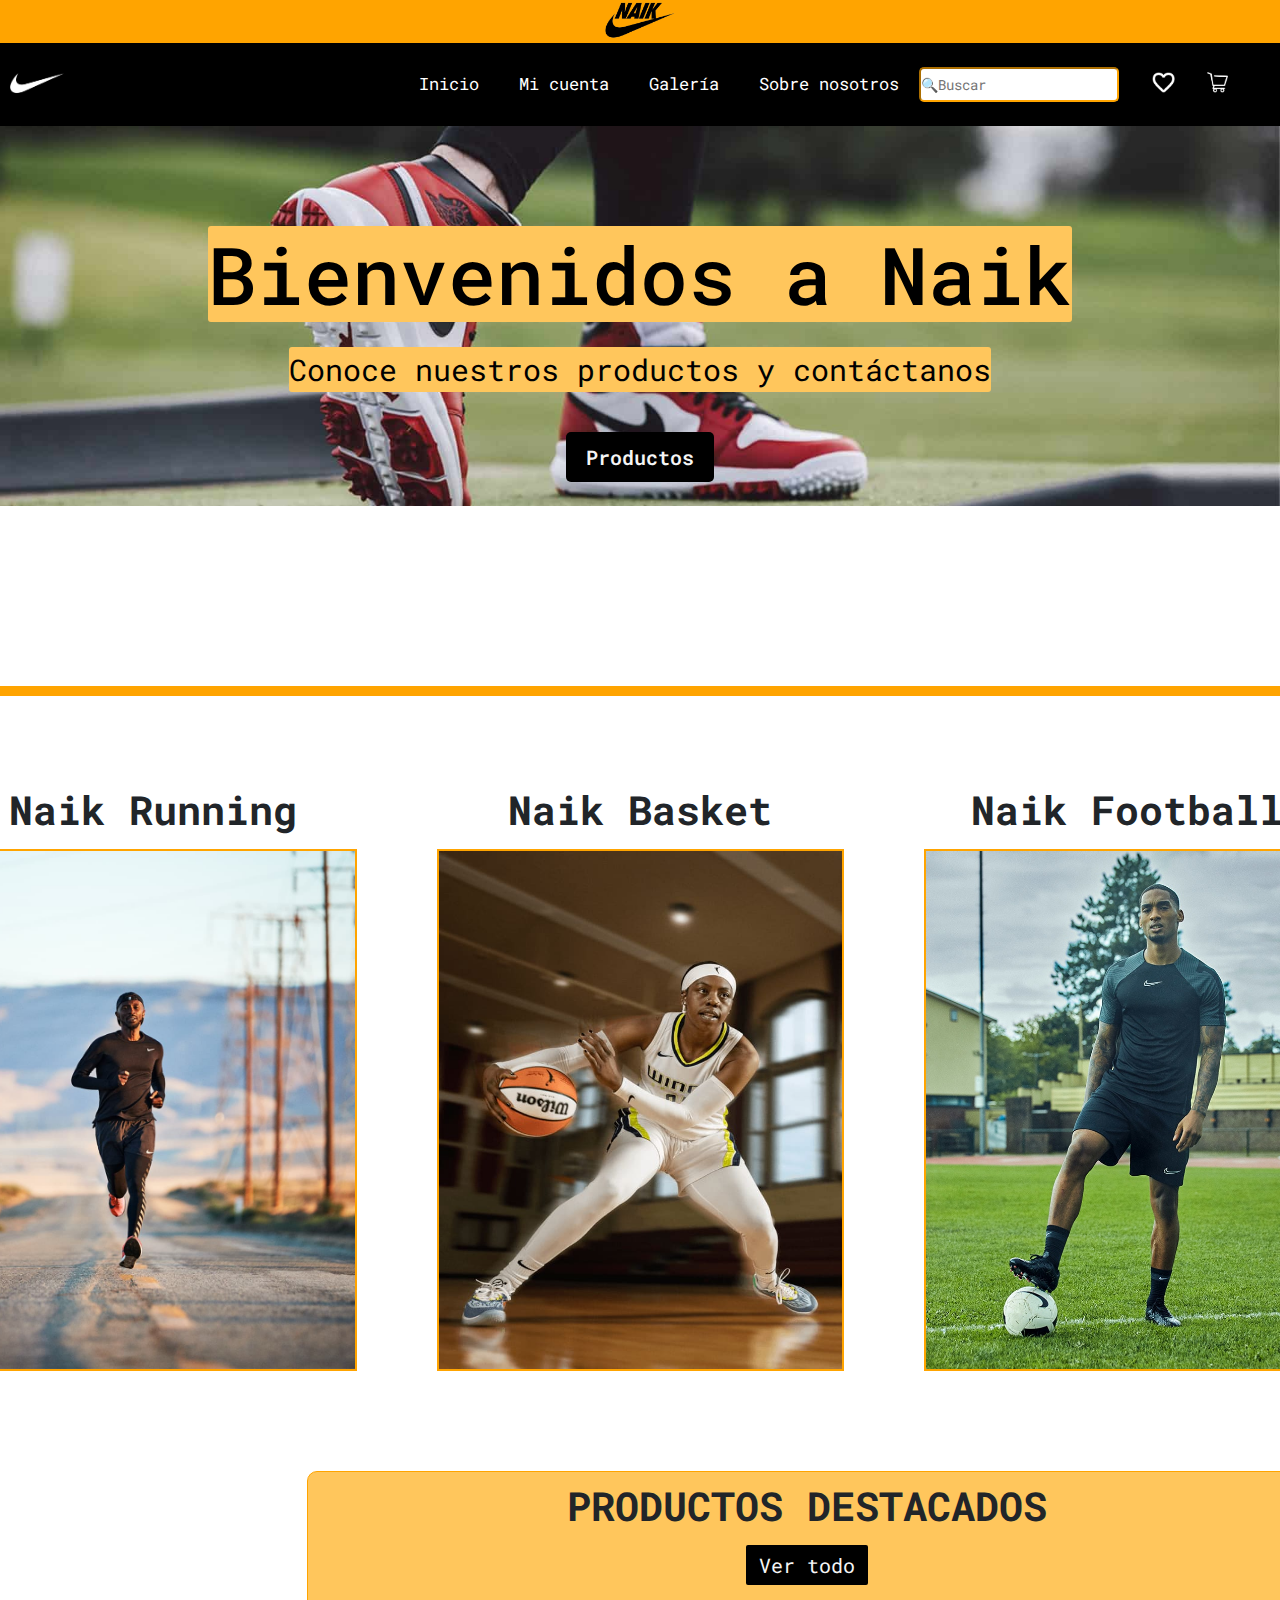
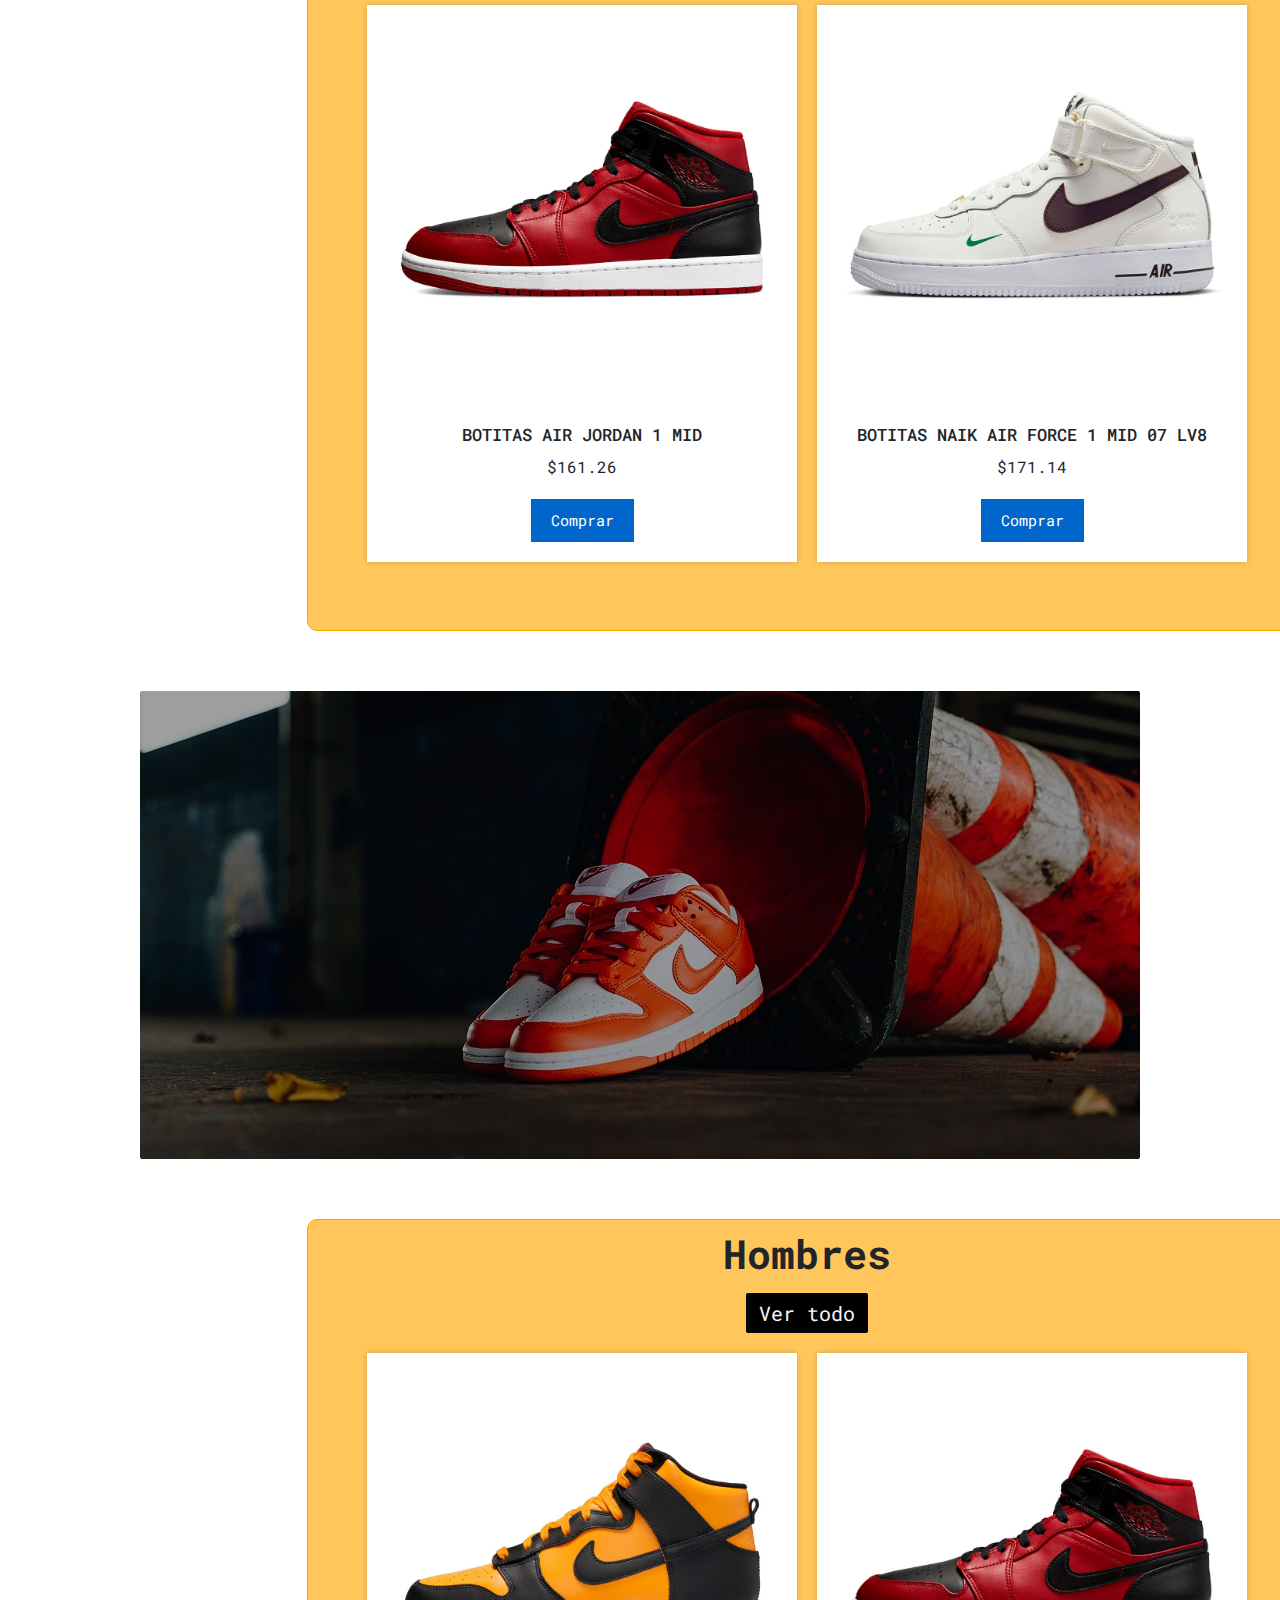
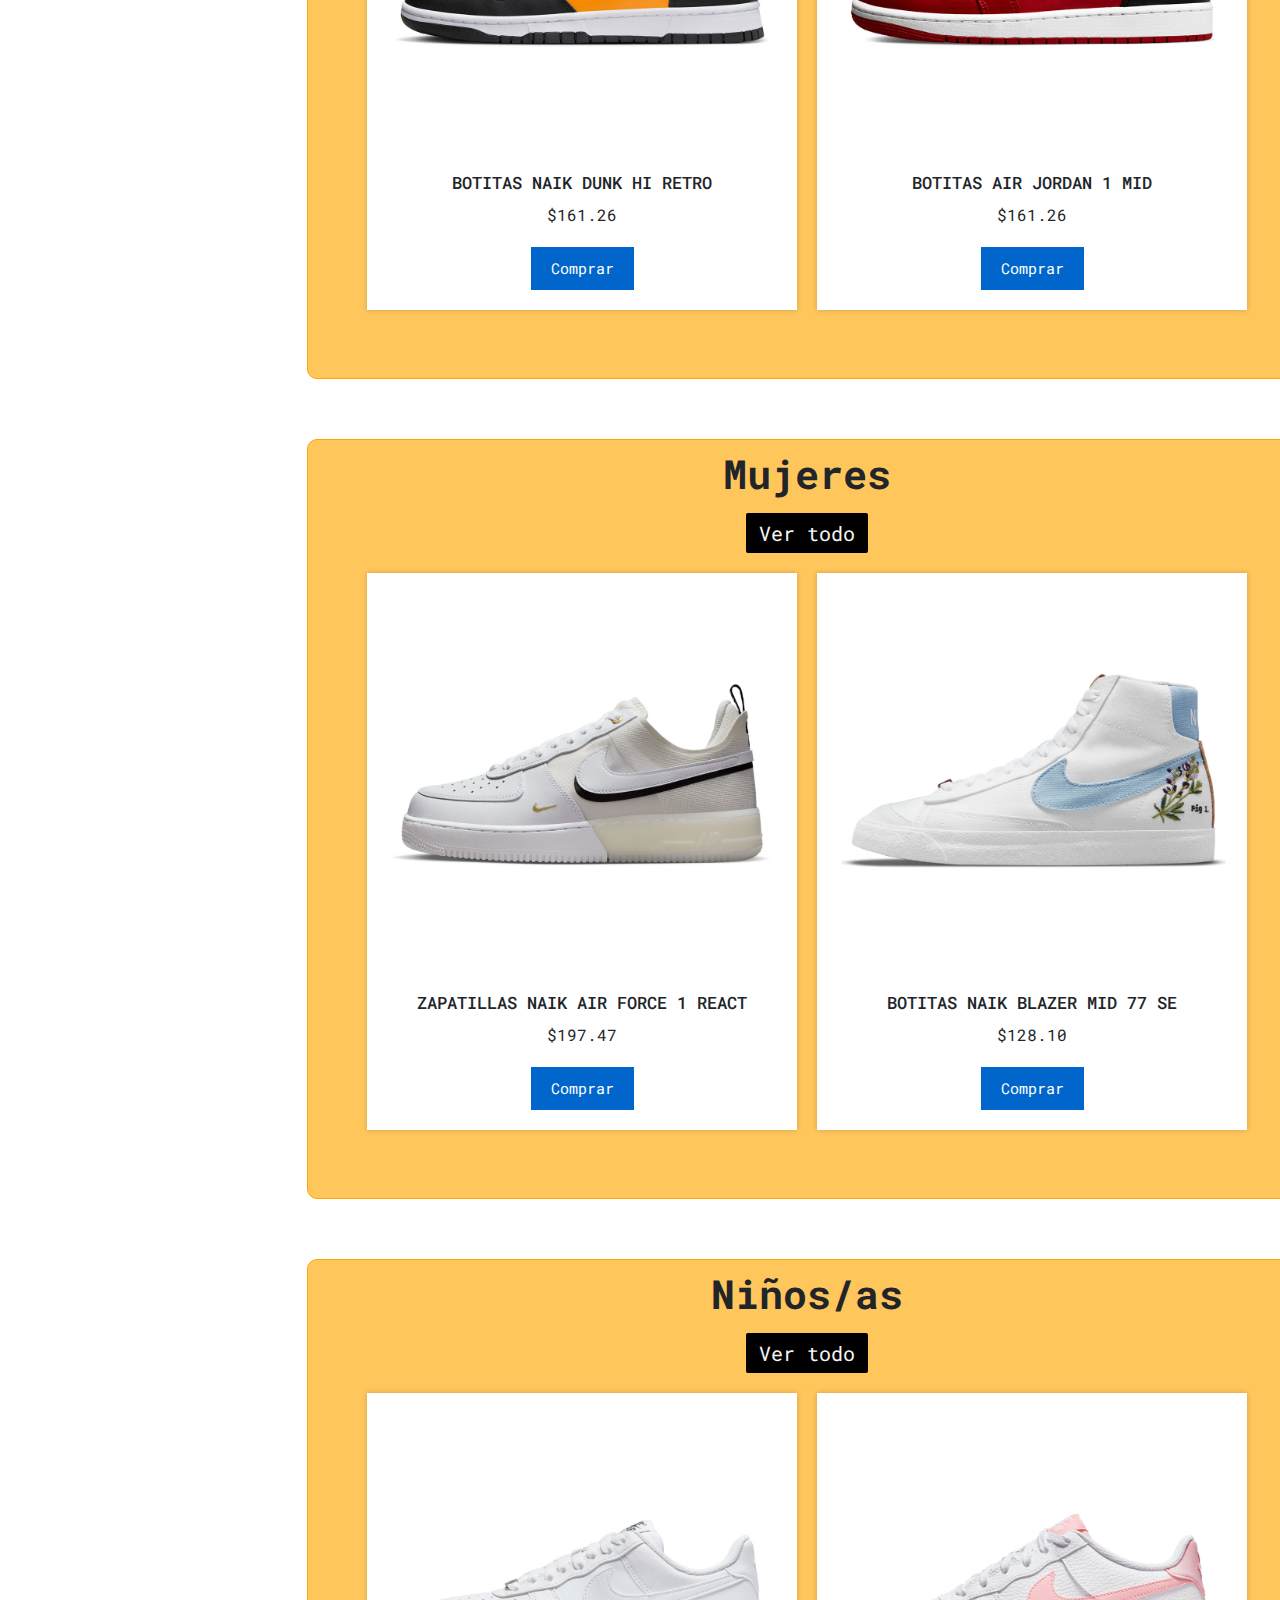
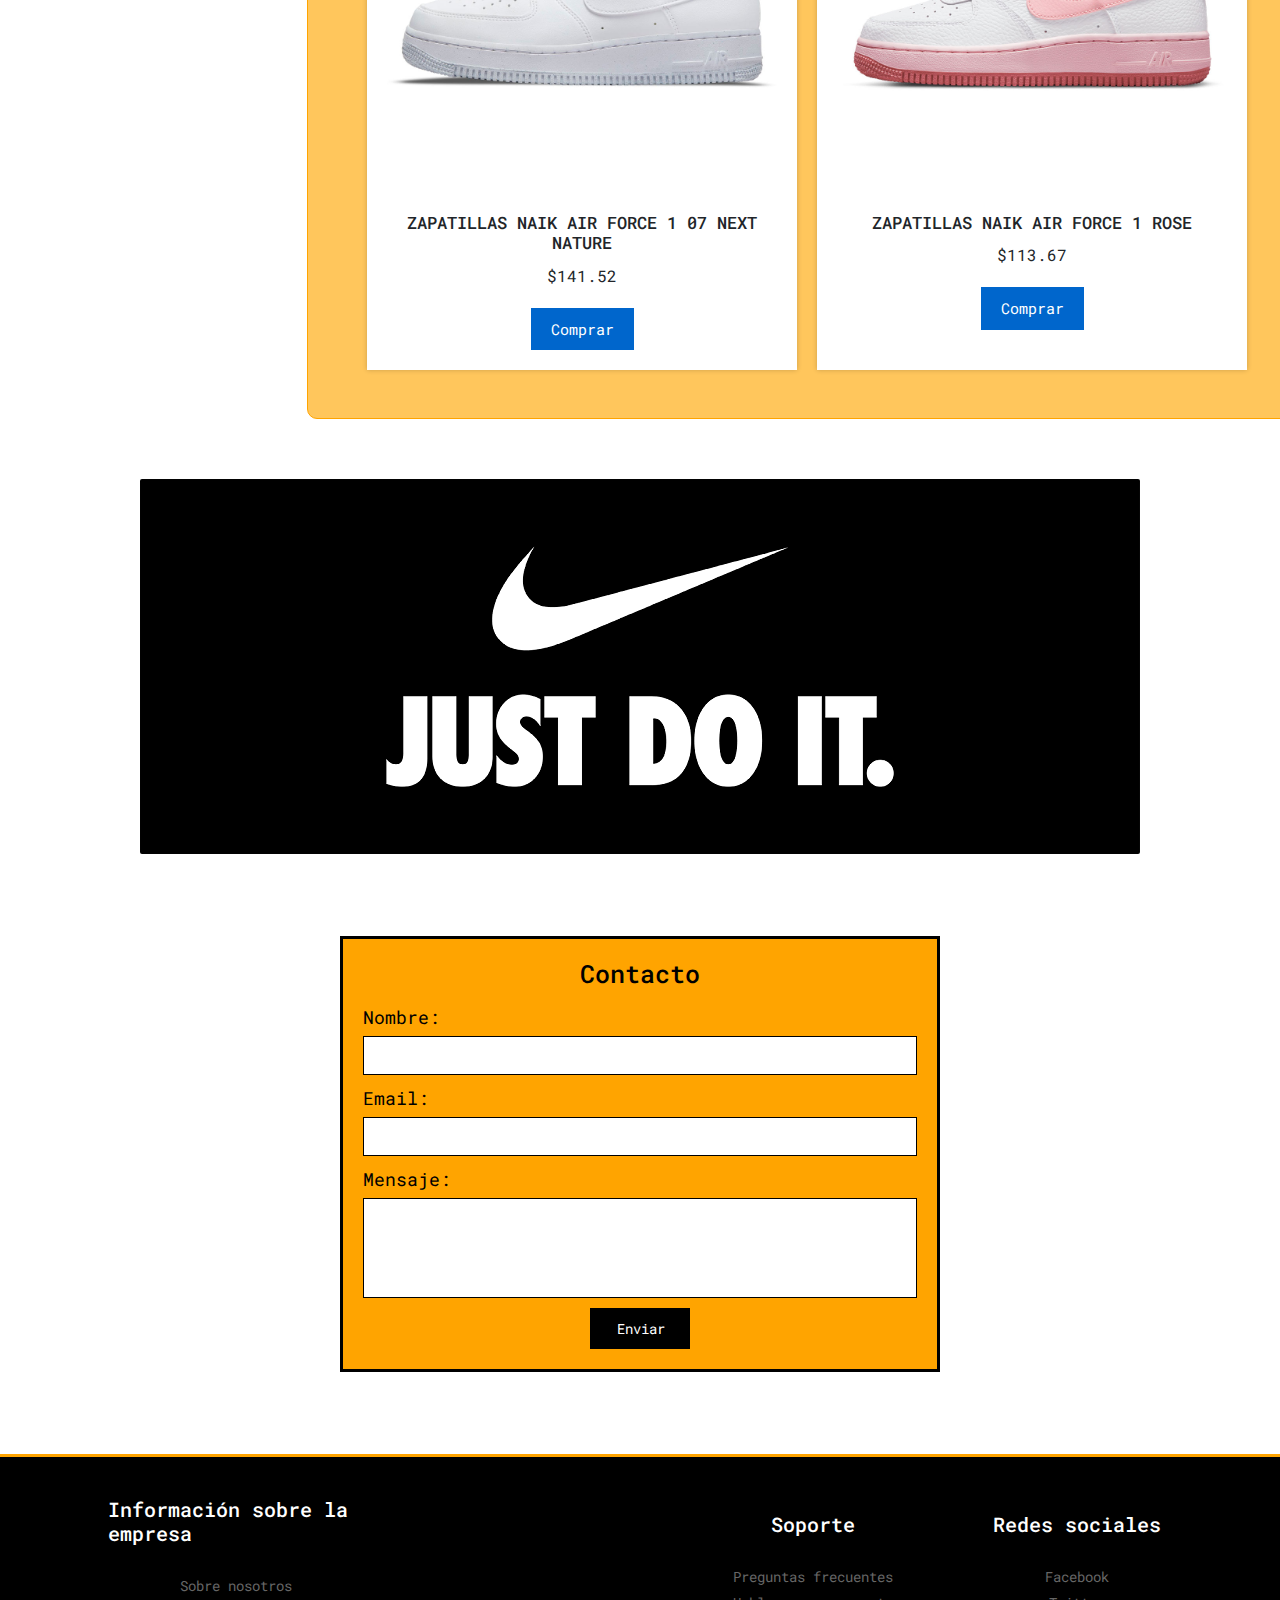
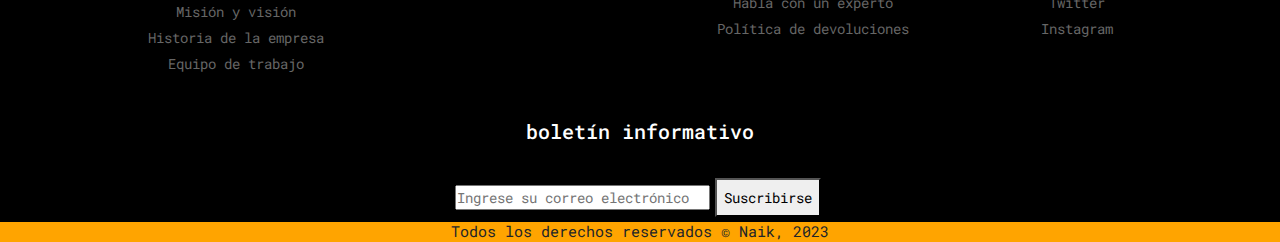
==== commit 59405c18: "0.11" ====
--- a/index.html
+++ b/index.html
@@ -27,7 +27,7 @@
     <nav class="nav">
         <div class="nav__box">
             <div class="nav__container1">
-                <a href="index.html"><img class="nav__container1__img" src="../images/NAIK NAV BLANCO.png" alt="LOGO NAIK"></a>
+                <a href="index.html"><img class="nav__container1__img" src="images/NAIK NAV BLANCO.png" alt="LOGO NAIK"></a>
             </div>
 
             <div class="nav__container2">
@@ -48,9 +48,10 @@
                 </form>
             </div>
 
-            <div class="nav__container4">
-                <a href="#"><img class="nav__container4__img" src="../images/FAVORITOS.png" alt="FAVORITOS"></a>
-                <a href="#"><img class="nav__container4__img" src="../images/CARRITO DE COMPRAS.png" alt="Carrito de compras"></a>
+            <div class="nav__container4--index">
+                <a  href="#"><img class="nav__container4__img" src="images/FAVORITOS.png" alt="FAVORITOS"><a>
+                    
+                <a  href="#"><img class="nav__container4__img" src="images/CARRITO DE COMPRAS.png" alt="Carrito de compras"></a>
             </div>
         </div>
     </nav>
@@ -102,14 +103,14 @@
                 <div class="product__container1__row">
 
                     <div class="product__container1__item">
-                        <img src="../images/BOTITAS AIR JORDAN 1 MID.jpeg" alt="BOTITAS AIR JORDAN 1 MID">
+                        <img src="images/BOTITAS AIR JORDAN 1 MID.jpeg" alt="BOTITAS AIR JORDAN 1 MID">
                         <h3>BOTITAS AIR JORDAN 1 MID</h3>
                         <p>$161.26</p>
                         <button>Comprar</button>
                     </div>
 
                     <div class="product__container1__item">
-                        <img src="../images/BOTITAS NAIK AIR FORCE 1 MID 07 LV8.jpeg" alt="BOTITAS NAIK AIR FORCE 1 MID 07 LV8">
+                        <img src="images/BOTITAS NAIK AIR FORCE 1 MID 07 LV8.jpeg" alt="BOTITAS NAIK AIR FORCE 1 MID 07 LV8">
                         <h3>BOTITAS NAIK AIR FORCE 1 MID 07 LV8</h3>
                         <p>$171.14</p>
                         <button>Comprar</button>
@@ -132,14 +133,14 @@
             <div class="product__container1">
                 <div class="product__container1__row">
                     <div class="product__container1__item">
-                        <img src="../images/BOTITAS NAIK DUNK HI RETRO.jpeg" alt="BOTITAS NAIK DUNK HI RETRO">
+                        <img src="images/BOTITAS NAIK DUNK HI RETRO.jpeg" alt="BOTITAS NAIK DUNK HI RETRO">
                         <h3>BOTITAS NAIK DUNK HI RETRO</h3>
                         <p>$161.26</p>
                         <button>Comprar</button>
                     </div>
 
                     <div class="product__container1__item">
-                        <img src="../images/BOTITAS AIR JORDAN 1 MID.jpeg" alt="BOTITAS AIR JORDAN 1 MID">
+                        <img src="images/BOTITAS AIR JORDAN 1 MID.jpeg" alt="BOTITAS AIR JORDAN 1 MID">
                         <h3>BOTITAS AIR JORDAN 1 MID</h3>
                         <p>$161.26</p>
                         <button>Comprar</button>
@@ -156,14 +157,14 @@
             <div class="product__container1">
                 <div class="product__container1__row">
                     <div class="product__container1__item">
-                        <img src="../images/ZAPATILLAS NAIK AIR FORCE 1 REACT.jpeg" alt="ZAPATILLAS NAIK AIR FORCE 1 REACT">
+                        <img src="images/ZAPATILLAS NAIK AIR FORCE 1 REACT.jpeg" alt="ZAPATILLAS NAIK AIR FORCE 1 REACT">
                         <h3>ZAPATILLAS NAIK AIR FORCE 1 REACT</h3>
                         <p>$197.47</p>
                         <button>Comprar</button>
                     </div>
 
                     <div class="product__container1__item">
-                        <img src="../images/BOTITAS NAIK BLAZER MID 77 SE.jpeg" alt="BOTITAS NAIK BLAZER MID 77 SE">
+                        <img src="images/BOTITAS NAIK BLAZER MID 77 SE.jpeg" alt="BOTITAS NAIK BLAZER MID 77 SE">
                         <h3>BOTITAS NAIK BLAZER MID 77 SE</h3>
                         <p>$128.10</p>
                         <button>Comprar</button>
@@ -180,14 +181,14 @@
             <div class="product__container1">
                 <div class="product__container1__row">
                     <div class="product__container1__item">
-                        <img src="../images/ZAPATILLAS NAIK AIR FORCE 1 07 NEXT NATURE.jpeg" alt="ZAPATILLAS NAIK AIR FORCE 1 07 NEXT NATURE">
+                        <img src="images/ZAPATILLAS NAIK AIR FORCE 1 07 NEXT NATURE.jpeg" alt="ZAPATILLAS NAIK AIR FORCE 1 07 NEXT NATURE">
                         <h3>ZAPATILLAS NAIK AIR FORCE 1 07 NEXT NATURE</h3>
                         <p>$141.52</p>
                         <button>Comprar</button>
                     </div>
 
                     <div class="product__container1__item">
-                        <img src="../images/ZAPATILLAS NAIK AIR FORCE 1 ROSE.jpeg" alt="ZAPATILLAS NAIK AIR FORCE 1 ROSE">
+                        <img src="images/ZAPATILLAS NAIK AIR FORCE 1 ROSE.jpeg" alt="ZAPATILLAS NAIK AIR FORCE 1 ROSE">
                         <h3>ZAPATILLAS NAIK AIR FORCE 1 ROSE</h3>
                         <p>$113.67</p>
                         <button>Comprar</button>
--- a/styles/styles.css
+++ b/styles/styles.css
@@ -125,6 +125,19 @@
 .nav__container4 a {
     padding: 10px 0;
     padding-left: 30px;
+}
+
+.nav__container4--index {
+    display: flex;
+    justify-content: center;
+    align-items: center;
+    padding-left: 30px;
+    /*Carrito de compras y favoritos*/
+}
+
+.nav__container4--index a {
+    padding: 6px 12px 10px 3px;
+    
 }
 
 .nav__container4__img {
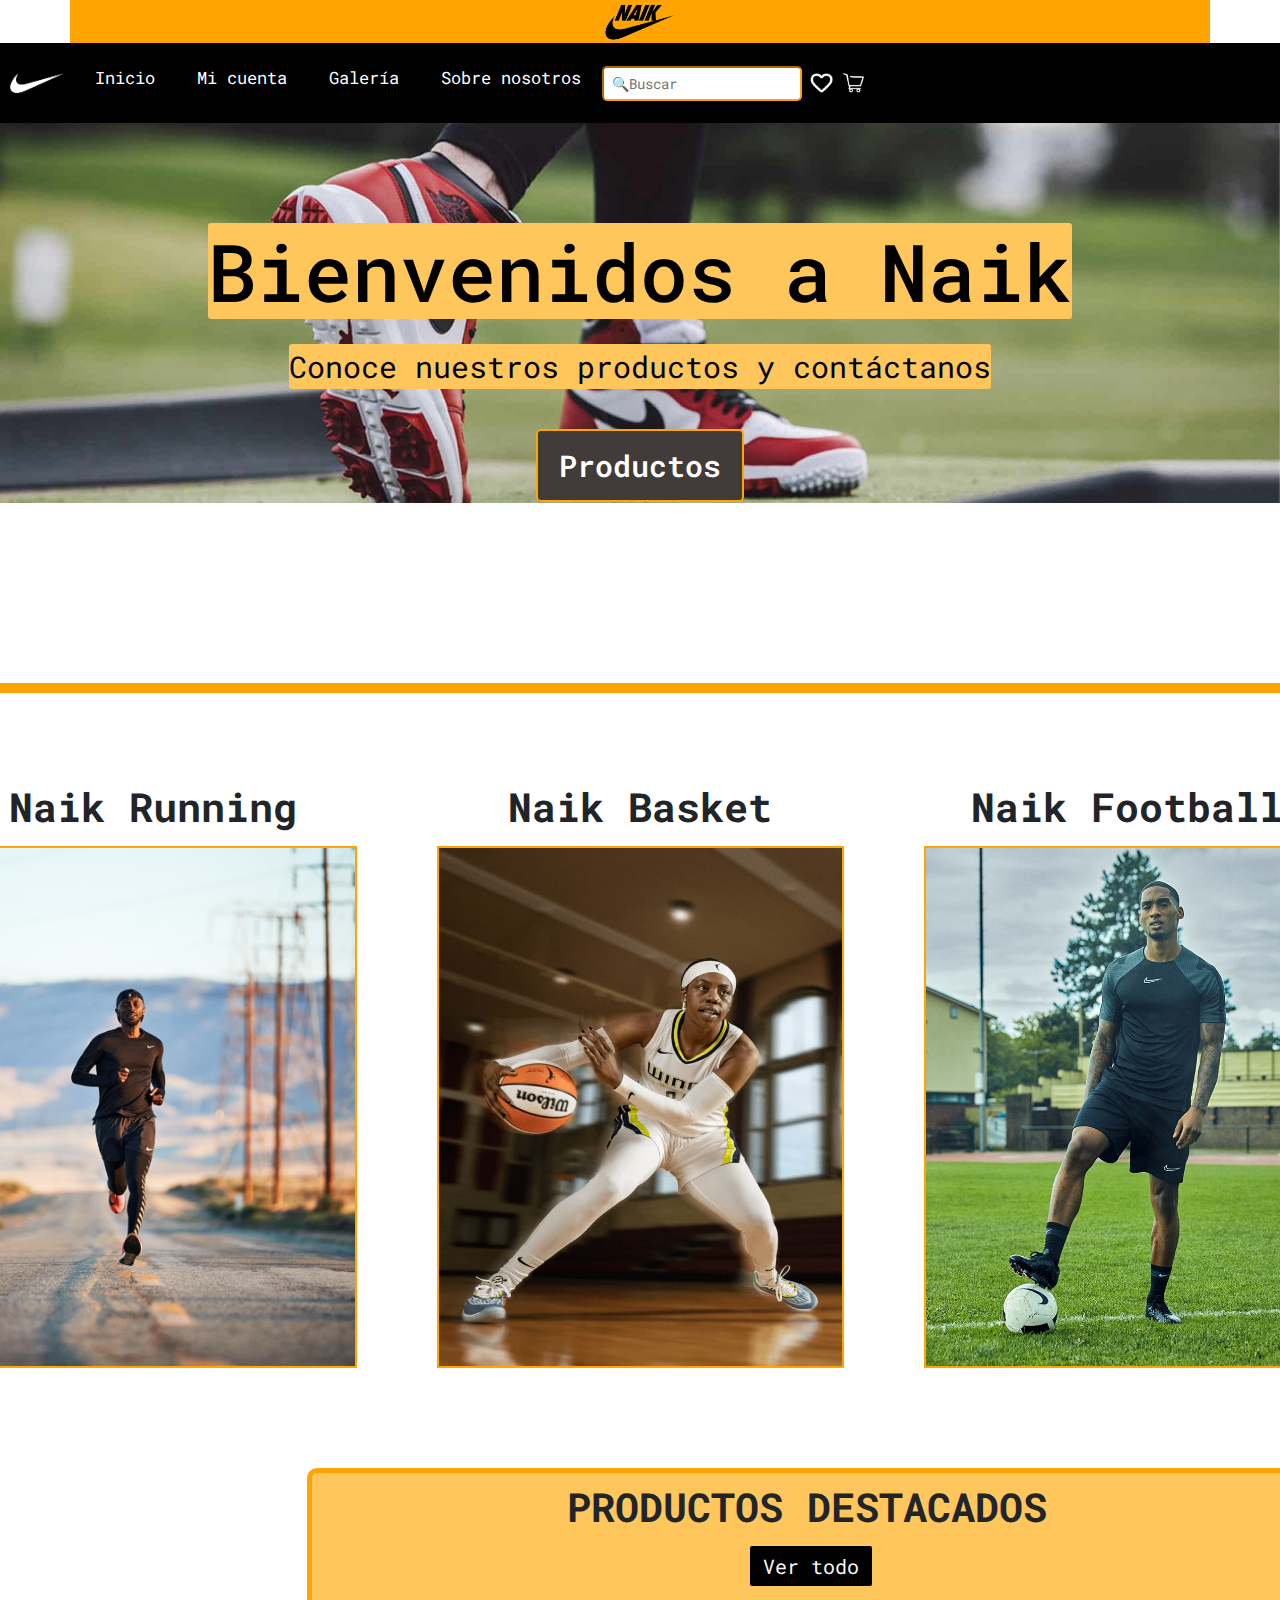
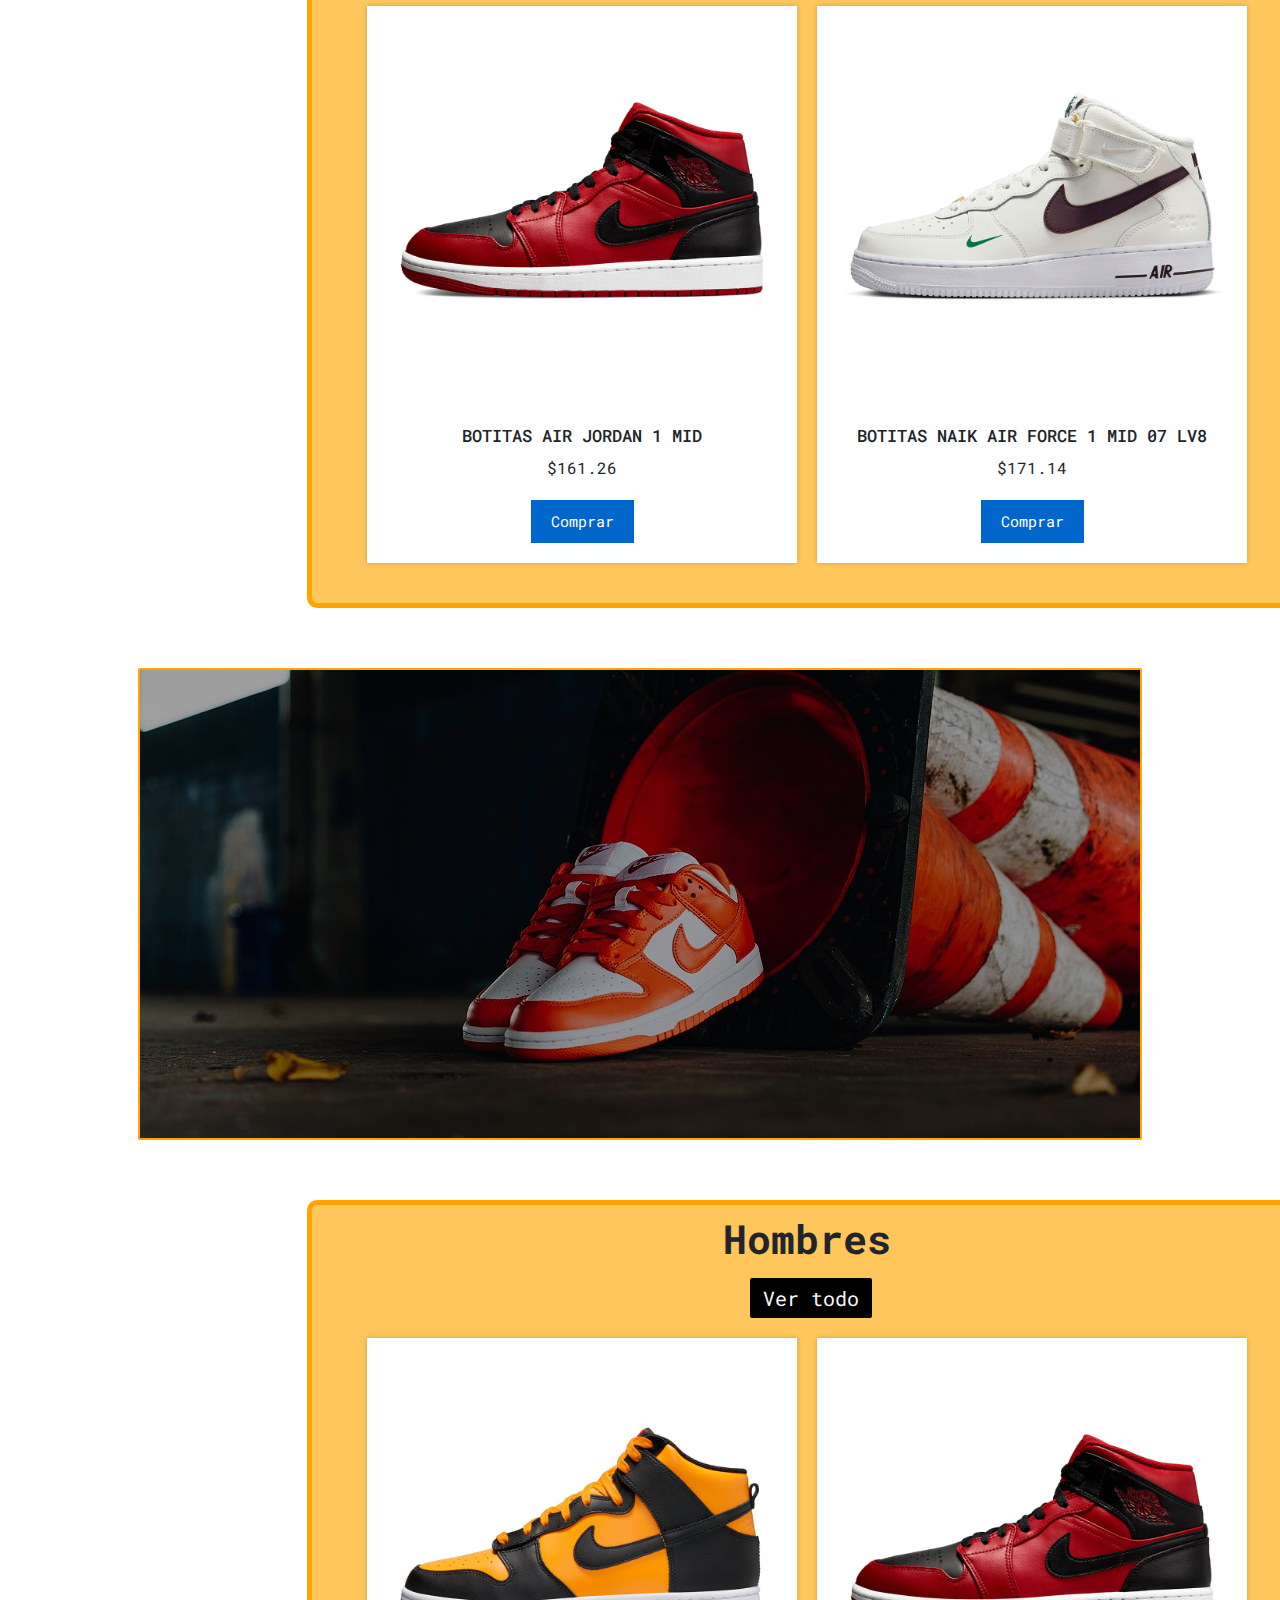
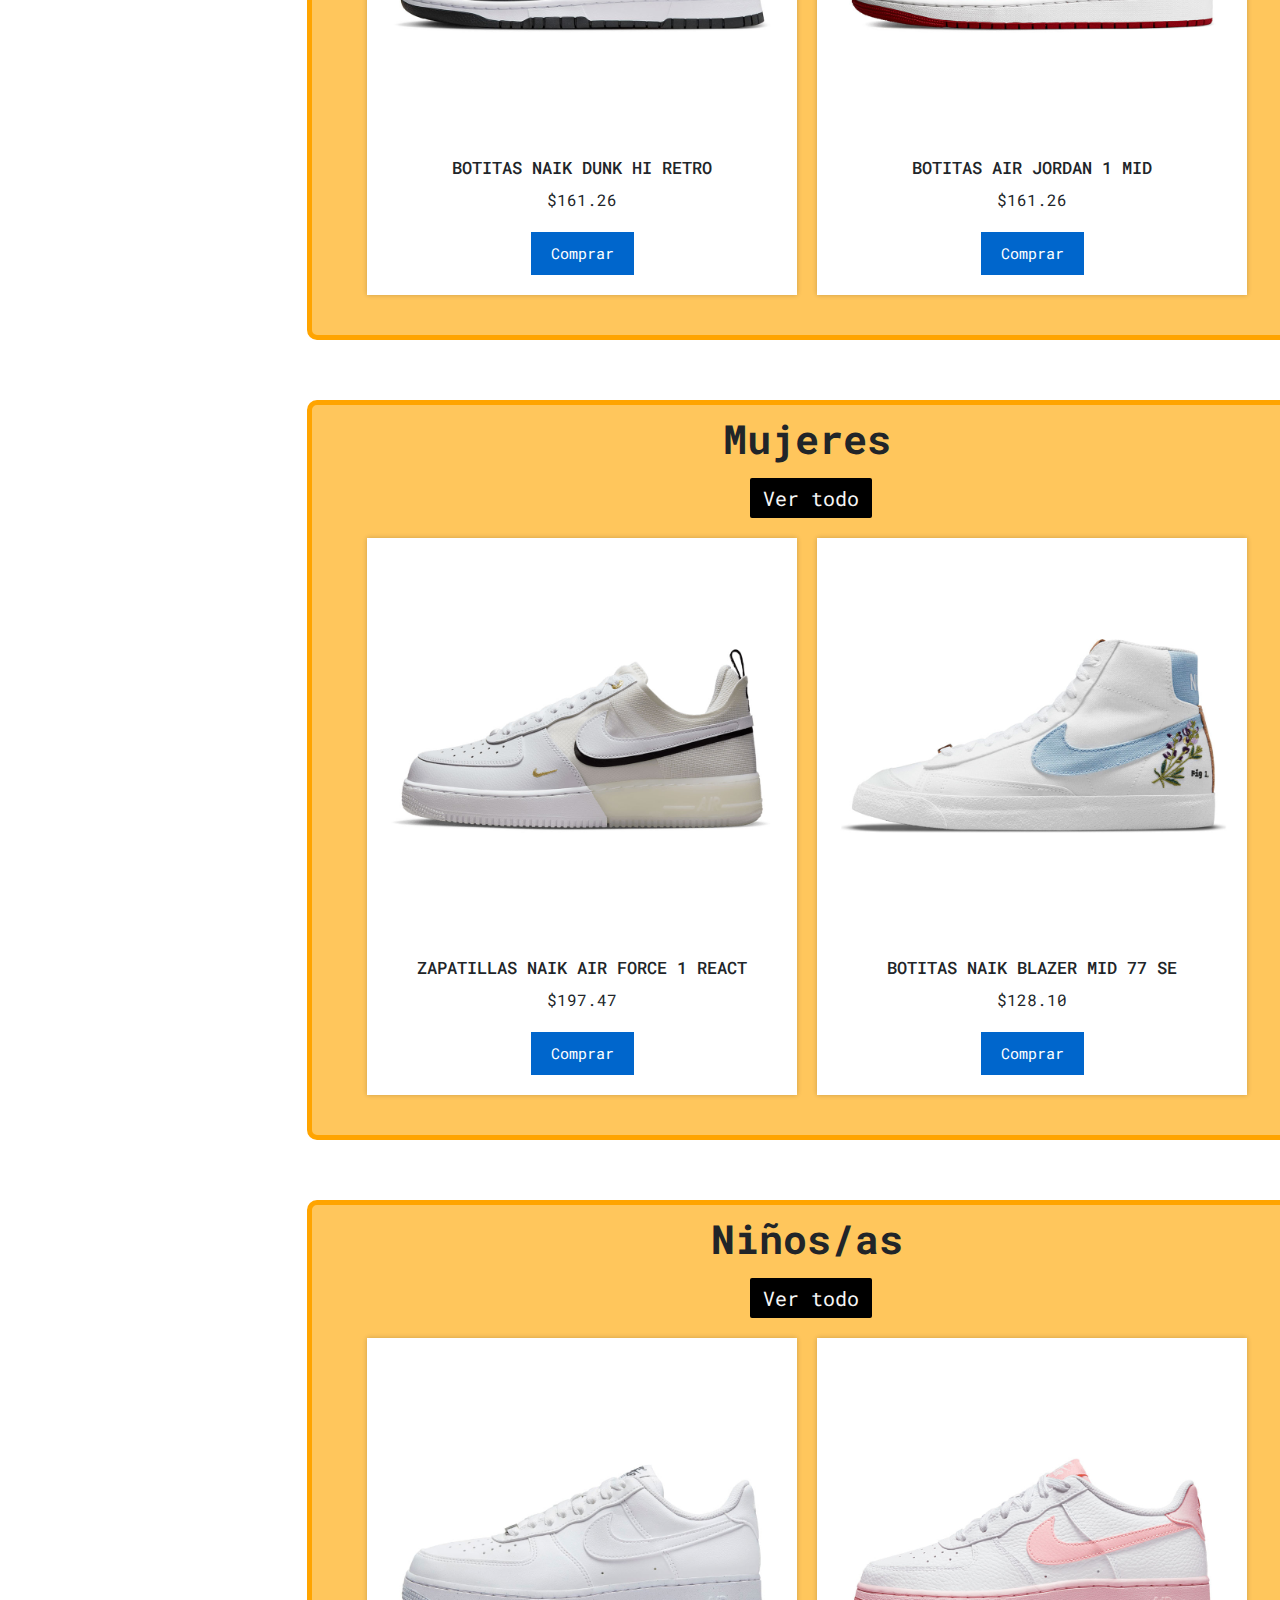
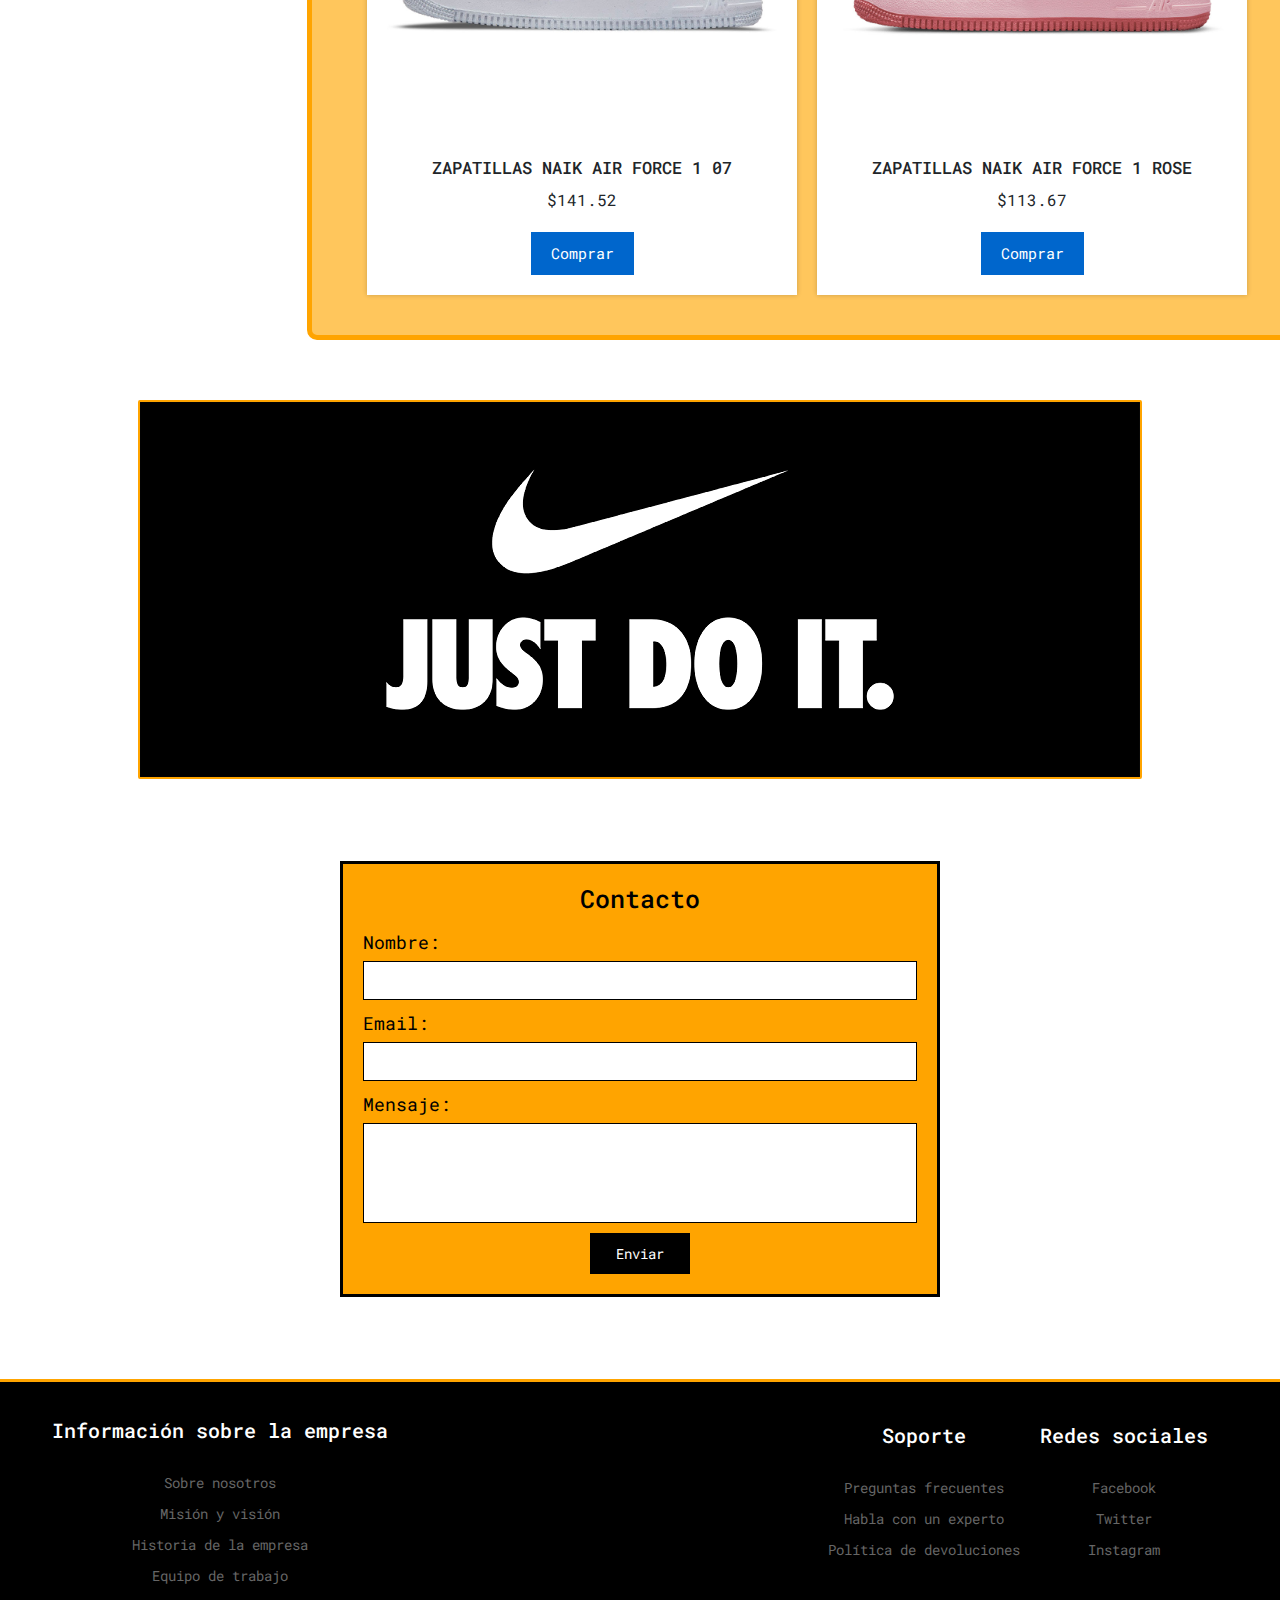
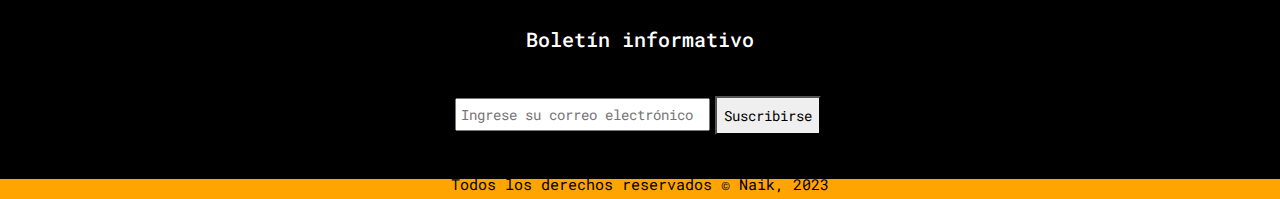
==== commit 37c00e13: "0.12" ====
--- a/index.html
+++ b/index.html
@@ -1,5 +1,5 @@
 <!DOCTYPE html>
-<html class="html" lang="es">
+<html lang="en" class="html">
 
 <head>
     <meta charset="UTF-8">
@@ -10,106 +10,127 @@
     <link rel="shortcut icon" href="images/NAIK WHITE ICO.png" type="image/x-icon">
     <link rel="preconnect" href="https://fonts.googleapis.com">
     <link rel="preconnect" href="https://fonts.gstatic.com" crossorigin>
-    <link href="https://fonts.googleapis.com/css2?family=Roboto+Mono:ital,wght@0,100;0,200;0,300;0,400;0,500;0,600;0,700;1,100;1,200;1,300;1,400;1,500;1,600;1,700&display=swap" rel="stylesheet">
+    <link
+        href="https://fonts.googleapis.com/css2?family=Roboto+Mono:ital,wght@0,100;0,200;0,300;0,400;0,500;0,600;0,700;1,100;1,200;1,300;1,400;1,500;1,600;1,700&display=swap"
+        rel="stylesheet">
     <title>Site official de naik. Naik AR</title>
 </head>
 
 <body class="body">
 
-    <!--LOGO NAIK NEGRO ARRIBA DEL NAV-->
+    <!--Logo naik antes del header+nav-->
+    <div class="container">
+        <a href="index.html">
+            <img class="container-img" src="images/NAIK BLACK.png" alt="LOGO NAIK">
+        </a>
+    </div>
+    <!--header+nav con position sticky (menu)-->
     <header class="header">
-        <div class="header__container1">
-            <a href="index.html"><img class="header__container1__img" src="images/NAIK BLACK.png" alt="LOGO NAIK"></a>
-        </div>
+        <nav class="nav">
+            <!--Logo naik blanco-->
+            <div class="nav__container">
+                <div class="nav__container-logo">
+                    <a href="index.html">
+                        <img class="nav__container-logo__img" src="images/NAIK NAV BLANCO.png" alt="LOGO NAIK">
+                    </a>
+                </div>
+                <!--menu options-->
+                <div class="nav__container-menu">
+                    <ul class="nav__container-menu__list">
+                        <li class="nav__container-menu__list-item">
+                        <a class="nav__container-menu__list-item-link" href="index.html">Inicio</a>
+                        </li>
+                        <li class="nav__container-menu__list-item">
+                            <a class="nav__container-menu__list-item-link" href="pages/account.html">Mi cuenta</a>
+                        </li>
+                        <li class="nav__container-menu__list-item">
+                            <a class="nav__container-menu__list-item-link" href="pages/gallery.html">Galería</a>
+                        </li>
+                        <li class="nav__container-menu__list-item">
+                            <a class="nav__container-menu__list-item-link" href="pages/about-us.html">Sobre nosotros</a>
+                        </li>
+                    </ul>
+                </div>
+                <!--buscador-->
+                <div class="nav__container-search">
+                    <form class="nav__container-search__form" action="/search" method="get">
+                        <input class="nav__container-search__form-input" type="text" name="q" placeholder=" 🔍Buscar">
+                    </form>
+                </div>
+                <!--favoritos + carrito-->
+                <div class="nav__container-actions">
+                    <a href="#" class="nav__container-actions__favorite">
+                        <img class="nav__container-actions__favorite-img" src="images/FAVORITOS.png" alt="FAVORITOS">
+                    </a>
+                    <a href="#" class="nav__container-actions__cart">
+                        <img class="nav__container-actions__cart-img" src="images/CARRITO DE COMPRAS.png" alt="Carrito de compras">
+                    </a>
+                </div>
+            </div>
+        </nav>
     </header>
 
-    <!--Nav en el que se encuentra el menu, el logo blanco a la izquierda del menu, el buscador,  favoritos y el carrito de compras-->
-    <nav class="nav">
-        <div class="nav__box">
-            <div class="nav__container1">
-                <a href="index.html"><img class="nav__container1__img" src="images/NAIK NAV BLANCO.png" alt="LOGO NAIK"></a>
-            </div>
-
-            <div class="nav__container2">
-                <ul class="nav__container2__menu--index">
-                    <li class="nav__container2__menu__list"><a class="nav__container2__menu__Links" href="index.html">Inicio</a></li>
-
-                    <li class="nav__container2__menu__list"><a class="nav__container2__menu__Links" href="pages/account.html">Mi cuenta</a><li>
-
-                    <li class="nav__container2__menu__list"><a class="nav__container2__menu__Links" href="pages/gallery.html">Galería</a></li>
-
-                    <li class="nav__container2__menu__list"><a class="nav__container2__menu__Links" href="pages/About us.html">Sobre nosotros</a></li>
-                </ul>
-            </div>
-
-            <div class="nav__container3">
-                <form class="nav__container3__form" action="/search" method="get">
-                    <input class="nav__container3__form_input" type="text" name="q" placeholder="🔍Buscar">
-                </form>
-            </div>
-
-            <div class="nav__container4--index">
-                <a  href="#"><img class="nav__container4__img" src="images/FAVORITOS.png" alt="FAVORITOS"><a>
-                    
-                <a  href="#"><img class="nav__container4__img" src="images/CARRITO DE COMPRAS.png" alt="Carrito de compras"></a>
-            </div>
-        </div>
-    </nav>
-
     <!--banner de naik con la bienvenida y acceso a nuestros productos-->
-    <section class="section1">
-        <img class="section1__img" src="images/BANNER NAIK.jpg" alt="BANNER">
-        <div class="section1__container">
-            <div class="section1__container__div1">
-                <h1 class="section1__container__div1__h1">Bienvenidos a Naik</h1>
-            </div>
-
-            <div class="section1__container__div2">
-                <p class="section1__container__div2__p">Conoce nuestros productos y contáctanos</p>
-            </div>
-
-            <div class="section1__container__div3">
-                <button class="section1__container__div3__button"><a class="section1__container__div3__button__link" href="pages/products.html">Productos</a></button>
+    <section class="banner">
+        <!--banner-->
+        <img class="banner__img" src="images/BANNER NAIK.jpg" alt="BANNER">
+        <!--contenido donde se encuentra el titulo (bienvenida) y el botón de productos-->
+        <div class="banner__content">
+            <!--titulo-->
+            <div class="content__title">
+                <h1 class="content__title__text">Bienvenidos a Naik</h1>
+            </div>
+            <!--párrafo-->
+            <div class="content__description">
+                <p class="content__description__text">Conoce nuestros productos y contáctanos</p>
+            </div>
+            <!--botón hacia productos-->
+            <div class="content__button">
+                <a class="content__link" href="pages/products.html"><button class="content__link-button">Productos</button>
+                </a>
             </div>
         </div>
     </section>
 
     <!--tres categorías de naik-->
-    <main class="main">
-        <section class="main__container1">
-            <div class="main__container1__set1">
-                <h2 class="main__container1__set1__h2">Naik Running</h2>
-                <a href="#"><img class="main__container1__set1__img" src="images/NAIK RUNNING.jpg" alt="NAIK RUNNING"></a>
-            </div>
-
-            <div class="main__container1__set2">
-                <h2 class="main__container1__set2__h2">Naik Basket</h2>
-                <a href="#"><img class="main__container1__set2__img" src="images/NAIK BASKETBALL.png" alt="NAIK BASKETBALL"></a>
-            </div>
-
-            <div class="main__container1__set3">
-                <h2 class="main__container1__set3__h2">Naik Football</h2>
-                <a href="#"><img class="main__container1__set3__img" src="images/NAIK FOOTBALL.jpeg" alt="NAIK FOOTBALL"></a>
+    <main class="main--index">
+        <!--contenedor de las 3 categorías-->
+        <section class="categories">
+            <!--running-->
+            <div class="categories__item">
+                <h2 class="categories__item-title">Naik Running</h2>
+                <a class="categories__item-link" href="#"><img class="categories__item-img" src="images/NAIK RUNNING.jpg" alt="NAIK RUNNING"></a>
+            </div>
+            <!--basket-->
+            <div class="categories__item">
+                <h2 class="categories__item-title">Naik Basket</h2>
+                <a class="categories__item-link" href="#"><img class="categories__item-img" src="images/NAIK BASKETBALL.png" alt="NAIK BASKETBALL"></a>
+            </div>
+            <!--football-->
+            <div class="categories__item">
+                <h2 class="categories__item-title">Naik Football</h2>
+                <a class="categories__item-link" href="#"><img class="categories__item-img" src="images/NAIK FOOTBALL.jpeg" alt="NAIK FOOTBALL"></a>
             </div>
         </section>
 
         <!--PRODUCTOS DESTACADOS-->
-        <section class="main__container2">
-            <h2 class="main__container2__h2">PRODUCTOS DESTACADOS</h2>
-
-            <button class="main__container2__button"><a class="main__container2__button__link" href="pages/products.html">Ver todo</a></button>
-
-            <div class="product__container1">
-                <div class="product__container1__row">
-
-                    <div class="product__container1__item">
+        <section class="products">
+            <!--Titulo-->
+            <h2 class="products__h2">PRODUCTOS DESTACADOS</h2>
+            <!--botón de ver todos los productos-->
+            <a class="products__link" href="pages/products.html"><button class="products__link-button">Ver todo</button></a>
+            <!--contenedor del par de productos-->
+            <div class="products__container">
+                <div class="products__pair">
+                    <!--Producto 1-->
+                    <div class="products__pair-item">
                         <img src="images/BOTITAS AIR JORDAN 1 MID.jpeg" alt="BOTITAS AIR JORDAN 1 MID">
                         <h3>BOTITAS AIR JORDAN 1 MID</h3>
                         <p>$161.26</p>
                         <button>Comprar</button>
                     </div>
-
-                    <div class="product__container1__item">
+                    <!--Producto 2-->
+                    <div class="products__pair-item">
                         <img src="images/BOTITAS NAIK AIR FORCE 1 MID 07 LV8.jpeg" alt="BOTITAS NAIK AIR FORCE 1 MID 07 LV8">
                         <h3>BOTITAS NAIK AIR FORCE 1 MID 07 LV8</h3>
                         <p>$171.14</p>
@@ -120,26 +141,28 @@
         </section>
 
         <!--Imagen abajo de productos destacados-->
-        <section class="section__dunk">
-            <img class="section__dunk__img" src="images/NAIK DUNK.jpg" alt="NAIK DUNK">
+        <section class="section__just-dunk">
+            <img class="section__just-dunk__img" src="images/NAIK DUNK.jpg" alt="NAIK DUNK">
         </section>
 
         <!--Sección de hombres con sus productos-->
-        <section class="main__container2">
-            <h2 class="main__container2__h2">Hombres</h2>
-
-            <button class="main__container2__button"><a class="main__container2__button__link" href="pages/products.html">Ver todo</a></button>
-
-            <div class="product__container1">
-                <div class="product__container1__row">
-                    <div class="product__container1__item">
+        <section class="products">
+            <!--Titulo-->
+            <h2 class="products__h2">Hombres</h2>
+            <!--botón de ver todos los productos-->
+            <a class="products__link" href="pages/products.html"><button class="products__link-button">Ver todo</button></a>
+            <!--contenedor del par de productos-->
+            <div class="products__container">
+                <div class="products__pair">
+                    <!--Producto 1-->
+                    <div class="products__pair-item">
                         <img src="images/BOTITAS NAIK DUNK HI RETRO.jpeg" alt="BOTITAS NAIK DUNK HI RETRO">
                         <h3>BOTITAS NAIK DUNK HI RETRO</h3>
                         <p>$161.26</p>
                         <button>Comprar</button>
                     </div>
-
-                    <div class="product__container1__item">
+                    <!--Producto 2-->
+                    <div class="products__pair-item">
                         <img src="images/BOTITAS AIR JORDAN 1 MID.jpeg" alt="BOTITAS AIR JORDAN 1 MID">
                         <h3>BOTITAS AIR JORDAN 1 MID</h3>
                         <p>$161.26</p>
@@ -150,20 +173,23 @@
         </section>
 
         <!--Sección de mujeres con sus productos-->
-        <section class="main__container2">
-            <h2 class="main__container2__h2">Mujeres</h2>
-
-            <button class="main__container2__button"><a class="main__container2__button__link" href="pages/products.html">Ver todo</a></button>
-            <div class="product__container1">
-                <div class="product__container1__row">
-                    <div class="product__container1__item">
+        <section class="products">
+            <!--Titulo-->
+            <h2 class="products__h2">Mujeres</h2>
+            <!--botón de ver todos los productos-->
+            <a class="products__link" href="pages/products.html"><button class="products__link-button">Ver todo</button></a>
+            <!--contenedor del par de productos-->
+            <div class="products__container">
+                <div class="products__pair">
+                    <!--Producto 1-->
+                    <div class="products__pair-item">
                         <img src="images/ZAPATILLAS NAIK AIR FORCE 1 REACT.jpeg" alt="ZAPATILLAS NAIK AIR FORCE 1 REACT">
                         <h3>ZAPATILLAS NAIK AIR FORCE 1 REACT</h3>
                         <p>$197.47</p>
                         <button>Comprar</button>
                     </div>
-
-                    <div class="product__container1__item">
+                    <!--Producto 2-->
+                    <div class="products__pair-item">
                         <img src="images/BOTITAS NAIK BLAZER MID 77 SE.jpeg" alt="BOTITAS NAIK BLAZER MID 77 SE">
                         <h3>BOTITAS NAIK BLAZER MID 77 SE</h3>
                         <p>$128.10</p>
@@ -174,49 +200,57 @@
         </section>
 
         <!--Sección de niños y sus productos-->
-        <section class="main__container2">
-            <h2 class="main__container2__h2">Niños/as</h2>
-
-            <button class="main__container2__button"><a class="main__container2__button__link" href="pages/products.html">Ver todo</a></button>
-            <div class="product__container1">
-                <div class="product__container1__row">
-                    <div class="product__container1__item">
-                        <img src="images/ZAPATILLAS NAIK AIR FORCE 1 07 NEXT NATURE.jpeg" alt="ZAPATILLAS NAIK AIR FORCE 1 07 NEXT NATURE">
-                        <h3>ZAPATILLAS NAIK AIR FORCE 1 07 NEXT NATURE</h3>
+        <section class="products">
+            <!--Titulo-->
+            <h2 class="products__h2">Niños/as</h2>
+            <!--botón de ver todos los productos-->
+            <a class="products__link" href="pages/products.html"><button class="products__link-button">Ver todo</button></a>
+            <!--contenedor del par de productos-->
+            <div class="products__container">
+                <div class="products__pair">
+                    <!--Producto 1-->
+                    <div class="products__pair-item">
+                        <img src="images/ZAPATILLAS NAIK AIR FORCE 1 07 NEXT NATURE.jpeg"
+                            alt="ZAPATILLAS NAIK AIR FORCE 1 07 NEXT NATURE">
+                        <h3>ZAPATILLAS NAIK AIR FORCE 1 07</h3>
                         <p>$141.52</p>
                         <button>Comprar</button>
                     </div>
-
-                    <div class="product__container1__item">
+                    <!--Producto 2-->
+                    <div class="products__pair-item">
                         <img src="images/ZAPATILLAS NAIK AIR FORCE 1 ROSE.jpeg" alt="ZAPATILLAS NAIK AIR FORCE 1 ROSE">
                         <h3>ZAPATILLAS NAIK AIR FORCE 1 ROSE</h3>
                         <p>$113.67</p>
                         <button>Comprar</button>
                     </div>
-                </div>
+                </div> 
             </div>
         </section>
 
         <!--imagen abajo de la sección niños-->
-        <section class="section__JUST">
-            <img class="section__JUST__img " src="images/JUST DO IT..png" alt="JUST DO IT.">
+        <section class="section__just-dunk">
+            <img class="section__just-dunk__img " src="images/JUST DO IT..png" alt="JUST DO IT.">
         </section>
 
         <!--sección de contacto-->
         <section class="contact">
+            <!--segundo contenedor-->
             <div class="contact__container">
-                <h2 class="contact__container__h2">Contacto</h2>
-
-                <form class="contact__container__form">
-                    <label class="contact__container__form__label1" for="nombre">Nombre:</label>
-                    <input class="contact__container__form__input1" type="text" id="nombre" name="nombre" required>
-
-                    <label class="contact__container__form__label2" for="email">Email:</label>
-                    <input class="contact__container__form__input2" type="email" id="email" name="email" required>
-
-                    <label class="contact__container__form__label3" for="mensaje">Mensaje:</label>
-                    <textarea class="contact__container__form__textarea" id="mensaje" name="mensaje" required></textarea>
-                    <div class="contacto__container__form__button"> <input class="contacto__container__form__submit type=" submit" value="Enviar">
+                <!--Titulo de contacto-->
+                <h2 class="contact__h2">Contacto</h2>
+                <!--formularios-->
+                <form class="contact__form">
+                    <!--nombre-->
+                    <label class="contact__form-label" for="nombre">Nombre:</label>
+                    <input class="contact__form-input" type="text" id="nombre" name="nombre" required>
+                    <!--email-->
+                    <label class="contact__form-label" for="email">Email:</label>
+                    <input class="contact__form-input" type="email" id="email" name="email" required>
+                    <!--mensaje-->
+                    <label class="contact__form-label" for="mensaje">Mensaje:</label>
+                    <textarea class="contact__form-textarea" id="mensaje" name="mensaje" required></textarea>
+                    <!--botón de enviar-->
+                    <div class="contact__form-button"> <input class="contacto__form-submit" type="submit" value="Enviar">
                     </div>
                 </form>
             </div>
@@ -225,75 +259,70 @@
     </main>
 
     <!--footer con sus respectivas secciones de info, support, redes, ubicación y newsletter-->
-    <footer>
-        <div class="footer">
-            <div class="footer__info">
-                <h3 class="footer__info__title">Información sobre la empresa</h3>
-
-                <ul class="footer__info__list">
-                    <li class="footer__info__list__li"><a class="footer__info__list__li__link" href="#">Sobre nosotros</a></li>
-
-                    <li class="footer__info__list__li"><a class="footer__info__list__li__link" href="#">Misión y visión</a></li>
-
-                    <li class="footer__info__list__li"><a class="footer__info__list__li__link" href="#">Historia de la empresa</a></li>
-
-                    <li class="footer__info__list__li"><a class="footer__info__list__li__link" href="#">Equipo de trabajo</a></li>
+    <footer class="footer">
+        <div class="footer__sections">
+            <!--Sobre la empresa-->
+            <div class="footer__section-info">
+                <h3 class="footer__section-info__title">Información sobre la empresa</h3>
+    
+                <ul class="footer__list">
+                    <li class="footer__list-item"><a class="footer__link" href="#">Sobre nosotros</a></li>
+    
+                    <li class="footer__list-item"><a class="footer__link" href="#">Misión y visión</a></li>
+    
+                    <li class="footer__list-item"><a class="footer__link" href="#">Historia de la empresa</a></li>
+    
+                    <li class="footer__list-item"><a class="footer__link" href="#">Equipo de trabajo</a></li>
                 </ul>
             </div>
-
-            <div class="footer__map">
-                <iframe class="footer__map__iframe"
-                    src="https://www.google.com/maps/embed?pb=!1m18!1m12!1m3!1d26422.47465668067!2d-58.43609884012317!3d-34.57242909138772!2m3!1f0!2f0!3f0!3m2!1i1024!2i768!4f13.1!3m3!1m2!1s0x95bcccb3c3e0f0eb%3A0xb8f3c6c3a968d193!2sPalermo%2C%20Buenos%20Aires!5e0!3m2!1sen!2sar!4v1658267658348!5m2!1sen!2sar"
-                    width="100%" height="250" style="border:0;" allowfullscreen="" loading="lazy">
+            <!--Ubicación de la empresa-->
+            <div class="footer__section-location">
+                <iframe class="footer__section-location__map-iframe" src="https://www.google.com/maps/embed?pb=!1m18!1m12!1m3!1d26422.47465668067!2d-58.43609884012317!3d-34.57242909138772!2m3!1f0!2f0!3f0!3m2!1i1024!2i768!4f13.1!3m3!1m2!1s0x95bcccb3c3e0f0eb%3A0xb8f3c6c3a968d193!2sPalermo%2C%20Buenos%20Aires!5e0!3m2!1sen!2sar!4v1658267658348!5m2!1sen!2sar" width="100%" height="250" style="border:0;" allowfullscreen="" loading="lazy">
                 </iframe>
             </div>
-
-            <div class="footer__support">
-                <h3 class="footer__support__title">Soporte</h3>
-
-                <ul class="footer__support__list">
-                    <li class="footer__support__list__li"><a class="footer__support__list__li__link" href="#">Preguntas frecuentes</a></li>
-
-                    <li class="footer__support__list__li"><a class="footer__support__list__li__link" href="#">Habla con un experto</a></li>
-
-                    <li class="footer__support__list__li"><a class="footer__support__list__li__link" href="#">Política de devoluciones</a></li>
+            <!--support-->
+            <div class="footer__section-support">
+                <h3 class="footer__section-support__title">Soporte</h3>
+    
+                <ul class="footer__list">
+                    <li class="footer__list-item"><a class="footer__link" href="#">Preguntas frecuentes</a></li>
+    
+                    <li class="footer__list-item"><a class="footer__link" href="#">Habla con un experto</a></li>
+    
+                    <li class="footer__list-item"><a class="footer__link" href="#">Política de devoluciones</a></li>
                 </ul>
             </div>
-
-            <div class="footer__social">
-                <h3 class="footer__social__title">Redes sociales</h3>
-
-                <ul class="footer__social__list">
-                    <li class="footer__social__list__li"><a class="footer__social__list__li__link" href="#">Facebook</a></li>
-
-                    <li class="footer__social__list__li"><a class="footer__social__list__li__link" href="#">Twitter</a></li>
-
-                    <li class="footer__social__list__li"><a class="footer__social__list__li__link" href="#">Instagram</a></li>
+            <!--social-->
+            <div class="footer__section-social">
+                <h3 class="footer__section-social__title">Redes sociales</h3>
+    
+                <ul class="footer__list">
+                    <li class="footer__list-item"><a class="footer__link" href="#">Facebook</a></li>
+    
+                    <li class="footer__list-item"><a class="footer__link" href="#">Twitter</a></li>
+    
+                    <li class="footer__list-item"><a class="footer__link" href="#">Instagram</a></li>
                 </ul>
             </div>
-
-            <div class="footer__newsletter">
-                <h3 class="footer__newsletter__title"> boletín informativo</h3>
-
-                <form class="footer__newsletter__form" action="#">
-                    <div class="footer__newsletter__form1">
-                        <input class="footer__newsletter__form1__input" type="email" placeholder="Ingrese su correo electrónico">
-                    </div>
-
-                    <div class="footer__newsletter__form2">
-                        <button class="footer__newsletter__form2__button" type="submit">Suscribirse</button>
+            <!--newsletter-->
+            <div class="footer__section-newsletter">
+                <h3 class="footer__section-newsletter__title">Boletín informativo</h3>
+                <form class="footer__form" action="#">
+                    <div class="footer__form-group1">
+                        <input class="footer__form-input" type="email" placeholder="Ingrese su correo electrónico">
+                    </div>
+                    <div class="footer__form-group2">
+                        <button class="footer__form-button" type="submit">Suscribirse</button>
                     </div>
                 </form>
             </div>
         </div>
-
-        <div class="footer__copyright--index">
-            <p>Todos los derechos reservados © Naik, 2023</p>
+        <!--copyright-->
+        <div class="footer__copy">
+            <p class="footer__copy-p">Todos los derechos reservados © Naik, 2023</p>
         </div>
     </footer>
     <script src="scripts/bootstrap.min.js"></script>
 </body>
 
-</html>
-
-<!--:)-->+</html>--- a/styles/styles.css
+++ b/styles/styles.css
@@ -3,109 +3,100 @@
     padding: 0;
     box-sizing: border-box;
     font-family: 'Roboto Mono', monospace;
+    /*global*/
 }
 .html {
     font-size: 62.5%;
+    height: 100%;
     /* Cambia la medida del rem de 16px a 10px*/
     background-color: #FFF;
 }
 
-
-
-/*header+nav (all pages)*/
+/*Logo naik antes del header+nav*/
+.container {
+    display: flex;
+    justify-content: center;
+    align-items: center;
+    height: 43px;
+    width: 100%;
+    background-color: #FFA400;
+    /* logo naik NEGRO arriba del nav*/
+}
+.container-img {
+    height: 40px;
+}
+
+/*header+nav con position sticky (menu) (all pages)*/
 .header {
     height: 100%;
-    z-index: 1000;
-    background-color: #FFA400;
-    display: flex;
-    justify-content: center;
-    align-items: center;
-}
-
-
-
-.header__container1 {
-    height: 43px;
-    /* logo naik NEGRO arriba del nav*/
-}
-
-.header__container1__img {
-    height: 40px;
-}
-
-
-
-/*nav (all pages)*/
+    width: 100%;
+    position: sticky;
+    top: 0;
+    z-index: 2000;
+}
 .nav {
     height: 100%;
+    width: 100%;
     position: sticky;
     top: 0;
-    z-index: 1000;
-    background-color: black ;
-    height: 83px;
-    /*fondo del (nav)*/
-}
-
-.nav__box {
+    z-index: 2000;
+}
+
+.nav__container {
     display: flex;
     width: 100%;
-}
-
-
-
-.nav__container1 {
-    padding: 10px;
-    /*Logo naik BLANCO*/
-}
-.nav__container1__img {
+    background-color: black;
+}
+
+/*Logo naik BLANCO*/
+.nav__container-logo {
+    padding: 10px; 
+}
+
+.nav__container-logo__img{
     height: 60px;
 }
 
-
-
-.nav__container2 {
+/*Menu del nav*/
+.nav__container-menu {
     width: fit-content;
     display: flex;
-    
-    /*Menu del nav*/
-}
-.nav__container2__menu--index{
-    padding-top: 9px;
+}
+
+/*menu options*/
+.nav__container-menu__list {
     display: flex;
     list-style-type: none;
-    padding-left: 325px;
-    justify-content: center;
-    align-items: center;
-}
-.nav__container2__menu {
-    display: flex;
-    list-style-type: none;
-    padding-left: 325px;
-    justify-content: center;
-    align-items: center;
-}
-.nav__container2__menu__list a:hover {
-    color: #FFA400;
-    
-}
-.nav__container2__menu__Links {
+    padding-left: 315px;
+    justify-content: center;
+    align-items: center;
+}
+
+.nav__container-menu__list-item {
     text-decoration: none;
     color: white;
     height: fit-content;
     font-size: 17px; 
     padding: 10px 100px;
-    
-}
-
-
-
-.nav__container3 {
-    display: flex;
-    justify-content: center;
-    align-items: center;
-    /*Buscador de la pagina*/
-}
-.nav__container3__form_input {
+}
+
+.nav__container-menu__list-item-link {
+    text-decoration: none;
+    color: white;
+    white-space: nowrap;
+}
+
+.nav__container-menu__list-item-link:hover {
+    color: #FFA400;
+}
+
+/*Buscador de la pagina*/
+.nav__container-search {
+    display: flex;
+    justify-content: center;
+    align-items: center;
+}
+.nav__container-search__form-input {
     border-radius: 5px;
     border-color: #FFA400;
     height: 35px;
@@ -113,116 +104,120 @@
     font-size: 14px;
 }
 
-
-
-.nav__container4 {
-    display: flex;
-    justify-content: center;
-    align-items: center;
-    /*Carrito de compras y favoritos*/
-}
-
-.nav__container4 a {
+/*Carrito de compras y favoritos*/
+.nav__container-actions {
+    display: flex;
+    justify-content: center;
+    align-items: center;
+    
+}
+
+.nav__container-actions__favorite,
+.nav__container-actions__cart {
     padding: 10px 0;
     padding-left: 30px;
 }
 
-.nav__container4--index {
-    display: flex;
-    justify-content: center;
-    align-items: center;
-    padding-left: 30px;
-    /*Carrito de compras y favoritos*/
-}
-
-.nav__container4--index a {
-    padding: 6px 12px 10px 3px;
+.nav__container-actions__favorite-img,
+.nav__container-actions__cart-img {
+    width: 23px;
+}
+
+/*Responsive header+nav*/
+@media (max-width: 1880px) {
+    .nav__container-menu__list {
+        padding-left: 35px;
+    } 
+}
+@media (max-width: 1583px) {
+    .nav__container-menu__list {
+        padding-left: 1px;
+    } 
+}
+@media (max-width: 1554px) {
+    .nav__container-menu__list {
+        padding-left: 0px;
+    } 
+    .nav__container-menu__list-item-link {
+        padding: 10px 85px;
+        
+        
+    }
+    .nav__container-menu__list-item {
+        padding: 1px;
+    }
+
+}
+@media (max-width: 1455px) {
+    .nav__container-actions__favorite,
+    .nav__container-actions__cart {
+        padding: 0px 0px 0px 8px;
+        
+    }
+
+}
+@media (max-width: 1400px) {
+    .nav__container-menu__list-item-link {
+        padding: 10px 20px;
+    }
+}
+@media (max-width: 930px) {
+    .nav__container-menu__list-item-link {
+        padding: 2px 8px;
+    }
     
-}
-
-.nav__container4__img {
-    width: 23px;
-}
-
-@media (max-width: 1880px) {
-    .nav__container2__menu {
-        padding-left: 35px;
-    } 
-}
-@media (max-width: 1583px) {
-    .nav__container2__menu {
-        padding-left: 1px;
-    } 
-}
-@media (max-width: 1554px) {
-    .nav__container2__menu {
-        padding-left: 0px;
-    } 
-    .nav__container2__menu__Links {
-        padding: 10px 80px;
-        
-    }
-}
-@media (max-width: 1400px) {
-    .nav__container2__menu__Links {
-        padding: 10px 20px;
-    }
-}
-@media (max-width: 930px) {
-    .nav__container2__menu__Links {
-        padding: 2px 8px;
-    }
-    
-    .nav__container4 a {
+    .nav__container-actions a {
         padding: 2px 0;
         padding-left: 10px;
     }
     
-    .nav__container4__img {
+    .nav__container-actions__favorite-img,
+    .nav__container-actions__cart-img {
         width: 23px;
     }
 }
 @media (max-width: 814px) {
-    .nav__container2__menu__Links {
+    .nav__container-menu__list-item-link {
         padding: 1px 4px;
     }
     
-    .nav__container4 a {
+    .nav__container-actions a {
         padding: 1px 0;
         padding-left: 4px;
     }
     
-    .nav__container4__img {
+    .nav__container-actions__favorite-img,
+    .nav__container-actions__cart-img {
         width: 18px;
     }
 }
 @media (max-width: 729px) {
-    .nav__container2__menu {
+    .nav__container-menu__list {
         padding: 31px 0;
         flex-wrap: wrap;
         
     } 
-    .nav__container2__menu__list{
+    .nav__container-menu__list-item{
         padding: 1px;
     }
-    .nav__container1 {
+    .nav__container-logo {
         display: none;
         /*Logo naik BLANCO*/
     }
-    .nav__container1__img {
+    .nav__container-logo__img {
         display: none;
     }
 }
 @media (max-width: 660px) {
-    .nav__container3__form_input {
+    .nav__container-search__form-input {
         border-radius: 5px;
         border-color: #FFA400;
         height: 35px;
-        width: 80px;
+        width: 95px;
         font-size: 14px;
     }
     
-    .nav__container4 a {
+    .nav__container-actions a {
        padding-top: 16px;
     }
 }
@@ -231,17 +226,17 @@
         height: 120px;
     }
     
-    .nav__container2__menu {
+    .nav__container-menu__list {
         padding: 20px 60px;
         display: inline-block;
     } 
-    .nav__container4 {
+    .nav__container-actions {
         display: flex;
         flex-wrap: wrap-reverse;
         /*Carrito de compras y favoritos*/
     }
 
-    .nav__container3__form_input {
+    .nav__container-search__form-input {
         border-radius: 5px;
         border-color: #FFA400;
         height: 35px;
@@ -252,12 +247,12 @@
 }
 @media (max-width: 481px) {
     
-    .nav__container2__menu {
+    .nav__container-menu__list {
         padding: 20px 4px;
         display: inline-block;
     } 
 
-    .nav__container3__form_input {
+    .nav__container-search__form-input {
         border-radius: 5px;
         border-color: #FFA400;
         height: 35px;
@@ -268,20 +263,339 @@
 
 
 
-
-/*INDEX*/
+/*footer (all pages)*/
+.footer {
+    height: fit-content;
+    width: 100%;
+}
+.footer__sections {
+    background-color: #000;
+    color: #fff;
+    display: flex;
+    font-size: 14px;
+    height: 230px;
+    width: 100%;
+    justify-content: center;
+    align-items: center;
+    border-top: #FFA400 solid;
+}
+
+/*todas las listas*/
+.footer__list {
+    margin: 0;
+    padding: 0;
+    list-style: none;
+}  
+.footer__list-item {
+    margin-bottom: 10px;
+    display: flex;
+    align-items: center;
+    justify-content: center;
+    white-space: nowrap;
+}
+.footer__link {
+    color: #666666;
+    text-decoration: none;
+    white-space: nowrap;
+}
+
+.footer__link:hover {
+    color: #FFA400;
+}
+/*sobre la empresa*/
+.footer__section-info {
+    width: fit-content;
+    padding-right: 80px;
+}
+.footer__section-info__title {
+    padding-top: 20px;
+    margin-bottom: 30px;
+    font-size: 20px;
+    display: flex;
+    justify-content: center;
+    white-space: nowrap;
+}
+/*ubicación de la empresa*/
+.footer__section-location {
+    width: fit-content;
+    padding-right: 80px;
+} 
+.footer__section-location__map-iframe {
+    border: none;
+    width: 100%;
+    height: 180px;
+}
+/*soporte*/
+.footer__section-support {
+    width: fit-content;
+    padding-right: 80px;
+} 
+.footer__section-support__title {
+    margin-top: 0;
+    margin-bottom: 30px;
+    font-size: 20px;
+    display: flex;
+    align-items: center;
+    justify-content: center;
+    white-space: nowrap;
+}
+/*Redes sociales*/
+.footer__section-social {
+    width: fit-content;
+    padding-right: 80px;
+}
+.footer__section-social__title {
+    margin-top: 0;
+    margin-bottom: 30px;
+    font-size: 20px;
+    display: flex;
+    align-items: center;
+    justify-content: center;
+    white-space: nowrap;
+}
+/*newsletter*/
+.footer__section-newsletter {
+    width: fit-content;
+    
+}
+
+.footer__section-newsletter__title {
+    margin-top: 0;
+    margin-bottom: 40px;
+    font-size: 20px;
+    display: flex;
+    align-items: center;
+    justify-content: center;
+    white-space: nowrap;
+}
+
+
+.footer__form {
+    display: inline-block;
+    display: flex;
+    align-items: center;
+    justify-content: center;
+}
+
+.footer__form-group1 {
+    display: flex;
+    justify-content: center;
+    align-items: center;
+    padding-bottom: 25px;
+}
+
+.footer__form-input{
+    width: 255px;
+    padding: 4px;
+}
+
+.footer__form-group2{
+    display: flex;
+    justify-content: center;
+    align-items: center;
+    padding: 5px;
+    padding-bottom: 29px;
+}
+
+.footer__form-button {
+    padding: 7px;
+}
+
+.footer__form-button:hover {
+    background-color: #FFA400;
+    font-weight: bold;
+    
+}
+
+/*copyright*/
+.footer__copy {
+    background-color: #FFA400;
+    color: #000;
+    height: 20px;
+    width: 100%;
+    display: flex;
+    justify-content: center;
+    align-items: center;
+}
+
+.footer__copy-p {
+    font-size: 15px;
+}
+
+@media (max-width: 1760px) {
+    .footer__section-info {
+        width: fit-content;
+        padding-right: 50px;
+    } 
+    .footer__section-location {
+        width: fit-content;
+        padding-right: 50px;
+    } 
+    .footer__section-social {
+        width: fit-content;
+        padding-right: 50px;
+    } 
+    .footer__section-support {
+        width: fit-content;
+        padding-right: 50px;
+    } 
+}
+
+@media (max-width: 1593px) {
+    .footer__section-info {
+        width: fit-content;
+        padding-right: 20px;
+    } 
+    .footer__section-location {
+        width: fit-content;
+        padding-right: 20px;
+    } 
+    .footer__section-social {
+        width: fit-content;
+        padding-right: 20px;
+    } 
+    .footer__section-support {
+        width: fit-content;
+        padding-right: 20px;
+    } 
+}
+@media (max-width: 1485px) {
+    .footer__section-location {
+        width: 200px;
+        margin-right: 20px;
+        
+    } 
+    .footer__section-location__map-iframe {
+        border: none;
+        width: 200px;
+        height: 180px;
+    }
+}
+@media (max-width: 1372px) {
+    .footer__sections{
+        flex-wrap: wrap;
+        height: 400px;
+    }
+    
+}
+@media (max-width: 1372px) {
+    .footer__section-location {
+        width: 400px;
+        
+        
+    } 
+    .footer__section-location__map-iframe {
+        
+        width: 400px;
+        
+    }
+}
+@media (max-width: 1372px) {
+    .footer__section-location {
+        width: 400px;
+        
+        
+    } 
+    .footer__section-location__map-iframe {
+        
+        width: 400px;
+        
+    }
+}
+@media (max-width: 795px) {
+    .footer__sections{
+        flex-wrap: wrap;
+        height: 700px;
+    }
+    
+}
+@media (max-width: 781px) {
+    .footer__section-location {
+        margin-left: 20px;
+    }
+    .footer__section-location__map-iframe {
+        width: 300px;
+    }
+}
+@media (max-width: 512px) {
+    .footer__section-location {
+        width: fit-content;
+        padding: 0;
+        margin: 0;
+        margin-bottom: 20px;
+    }  
+    .footer__section-info {
+        width: fit-content;
+        padding: 0;
+        margin: 0;
+        margin-bottom: 20px;
+    } 
+    .footer__section-newsletter {
+        width: fit-content;
+        padding: 0;
+        margin: 0;
+        margin-bottom: 20px;
+    } 
+}
+@media (max-width: 428px) {
+    
+    .footer__section-newsletter {
+        width: fit-content;
+        padding: 0;
+        margin: 0;
+        margin-top: 20px;
+    } 
+    .footer__section-social {
+        width: fit-content;
+        padding-right: 0px;
+    } 
+}
+@media (max-width: 420px) {
+    .footer__sections {
+        height: 900px;
+    }
+
+}
+@media (max-width: 380px) {
+    .footer__section-support {
+      padding-right: 6px; 
+    }
+    .footer__copy-p {
+        white-space: nowrap;
+        font-size: 13px;
+    }
+}
+@media (max-width: 375px) {
+    .footer__form-input {
+        width: 180px;
+    }
+    .footer__copy-p {
+        white-space: nowrap;
+        font-size: 12px;
+    }
+}
+@media (max-width: 330px) {
+    .footer__section-info__title {
+        font-size: 18px;
+    }
+}
+
+
+/*Fin footer/header/nav y estilos globales.*/
+
+
+
+/*index*/
 /*banner+button para acceder a productos (index)*/
-.section1 {
+.banner {
     position: relative;
     display: flex;
     height: 570px;
     border-bottom: #FFA400 solid 10px;
     /*contenedor del banner*/
 }
-
-
-
-.section1__img {
+/*banner*/
+.banner__img {
     width: 100%;
     height: auto;
     position: absolute;
@@ -289,10 +603,8 @@
     left: 0;
     z-index: 1;
 }
-
-
-
-.section1__container {
+/*contenido donde se encuentra el titulo (bienvenida) y el botón de productos*/
+.banner__content {
     position: absolute;
     height: 100%;
     width: 100%;
@@ -301,16 +613,16 @@
     padding-top: 60px;
 }
 
-
-
-.section1__container__div1{
+/*titulo*/
+.content__title {
     padding: 10px;
     padding-top: 40px;
     display: flex;
     justify-content: center;
     align-items: center;
 }
-.section1__container__div1__h1 {
+
+.content__title__text {
     font-size: 80px;
     color: #000;
     background-color: #FFC65C;
@@ -318,16 +630,14 @@
     width: fit-content;
     height: fit-content;
 }
-
-
-
-.section1__container__div2{
+/*párrafo*/
+.content__description{
     padding: 10px;
     display: flex;
     justify-content: center;
     align-items: center;
 }
-.section1__container__div2__p {
+.content__description__text {
     font-size: 30px;
     color: #000;
     background-color: #FFC65C;
@@ -336,98 +646,73 @@
     height: fit-content;
 }
 
-
-
-.section1__container__div3{
+/*botón*/
+.content__button{
     padding: 20px;
 }
-.section1__container__div3__button {
+.content__link-button {
     display: inline-block;
-    background-color: black;
-    color: #fff;
-    padding: 10px 20px;
-    border: none;
+    background-color: #413C3A;
+    color: #FFF;
+    padding: 12px 21px;
+    border: 2px solid #FFA400;
     text-align: center;
     text-decoration: none;
-    font-size: 16px;
+    font-size: 30px;
     font-weight: 600;
     border-radius: 5px;
     transition: all 0.3s ease;
 }
-.section1__container__div3__button:hover {
+.content__link-button:hover {
     background-color: #FFA400;
+    color: #000;
     cursor: pointer;
   }
 
-.section1__container__div3__button__link {
+.content__link {
     font-size: 20px;
     text-decoration: none;
     color: #F5F5F5;
 }
 
-.section1__container__div3__button__link:hover {
+.content__link:hover {
     color: #000;
     font-weight: bold;
 }
 
-
-
-
-
-
-
-/*main (index)*/
-.main {
+/*main--index*/
+.main--index {
     height: fit-content;
 }
 
-
-/*Running,basket y football (index)*/
-.main__container1 {
-    display: flex;
-    justify-content: center;
-    align-items: center;
-}
-.main__container1__set1 {
+/*Running,basket y football*/
+.categories {
+    display: flex;
+    justify-content: center;
+    align-items: center;
+}
+.categories__item {
     padding: 40px;
     padding-top: 80px;
 }
 
-.main__container1__set2 {
-    padding: 40px; 
-    padding-top: 80px;
-}
-
-.main__container1__set3 {
-    padding: 40px; 
-    padding-top: 80px;
-}
-.main__container1__set1__h2, 
-.main__container1__set2__h2, 
-.main__container1__set3__h2 {
+.categories__item-title {
     font-weight: 900;
     font-size: 40px;
     text-align: center;
     padding: 10px;
 }
-.main__container1__set1__img, 
-.main__container1__set2__img, 
-.main__container1__set3__img {
+.categories__item-img {
     width: 407px;
     height: 522px;
     border: solid #FFA400 2px;
 }
 
-.main__container1__set1__img:hover, 
-.main__container1__set2__img:hover, 
-.main__container1__set3__img:hover {
+.categories__item-img:hover {
     filter: brightness(1.4);
 }
 
-.main__container1__set1__img::after, 
-.main__container1__set2__img::after, 
-.main__container1__set3__img::after {
-    content: "";
+.categories__item-img::after {
     position: absolute;
     top: 0;
     left: 0;
@@ -439,22 +724,14 @@
     transition: all 0.5s ease;
 }
 
-.main__container1__set1__img:hover::after, 
-.main__container1__set2__img:hover::after, 
-.main__container1__set3__img:hover::after{
+.categories__item-img:hover::after {
     opacity: 1;
 }
 
-
-
-
-
-
-
-
 /*Productos destacados,hombres,mujeres y niños (index)*/
-.main__container2 {
-    height: 760px;
+/*contenedor*/
+.products {
+    height: 740px;
     text-align: center;
     background-color: #FFC65C;
     border-radius: 10px;
@@ -463,16 +740,16 @@
     justify-content: center;
     margin-left: 24%;
     margin-top: 60px;
-    border: 1px solid #FFA400;
-}
-
-
-.main__container2__h2{
+    border: 5px solid #FFA400;
+}
+/*titulo*/
+.products__h2{
     font-weight: 900;
     font-size: 40px;
     padding: 10px;
 }
-.main__container2__button {
+/*botón con el link*/
+.products__link-button {
     display: flex;
     margin-left: 438px;
     border-radius: 2px;
@@ -481,55 +758,56 @@
     background-color: black;
     color: #F5F5F5;
 }
-.main__container2__button__link {
+.products__link {
     font-size: 20px;
     text-decoration: none;
     color: #F5F5F5;
 
 }
-.main__container2__button:hover {
+.products__link-button:hover {
     background-color: #FFA400;
     cursor: pointer;
 }
-.main__container2__button__link:hover {
+.products__link:hover {
     color: #000;
     font-weight: bold;  
 }
-
-
-.product__container1 {
+/*Contenedor del par de productos y estilos*/
+.products__container {
     display: flex;
     flex-wrap: wrap;
     justify-content: center;
     gap: 20px;
     padding: 20px;
 }
-.product__container1__row {
+/*Segundo contenedor*/
+.products__pair {
     display: flex;
     justify-content: center;
     gap: 20px;
 }
-.product__container1__item {
+/*items (productos)*/
+.products__pair-item {
     width: 430px;
     background-color: #fff;
     box-shadow: 0 0 5px rgba(0, 0, 0, 0.2);
     padding: 20px;
     text-align: center;
 }
-.product__container1__item img {
+.products__pair-item img {
     max-width: 100%;
     height: auto;
     margin-bottom: 10px;
 }
-.product__container1__item h3 {
+.products__pair-item h3 {
     font-size: 1.7rem;
     margin-bottom: 10px;
 }
-.product__container1__item p {
+.products__pair-item p {
     margin-bottom: 20px;
     font-size: 1.6rem;
 }
-.product__container1__item button {
+.products__pair-item button {
     background-color: #0066cc;
     color: #fff;
     border: none;
@@ -538,50 +816,31 @@
     cursor: pointer;
     transition: all 0.3s ease;
 }
-.product__container1__item button:hover {
+.products__pair-item button:hover {
     background-color: #0052a3;
 }
 
-
-
-
-
-
-/*section dunk (index)*/
-
-.section__dunk {
+/*section dunk and just do it*/
+.section__just-dunk {
     display: flex;
     justify-content: center;
     margin-top: 60px;
-}
-
-.section__dunk__img {
+    
+}
+
+.section__just-dunk__img {
     border-radius: 2px;
-}
-
-/*section JUST (index)*/
-.section__JUST {
-    display: flex;
-    justify-content: center;
-    margin-top: 60px;
-}
-
-.section__JUST__img {
-    border-radius: 2px;
-}
-
-
-
-
-
-/*contacto (index)*/
+    border: 2px solid #FFA400;
+}
+
+/*contacto*/
 .contact {
     display: flex;
     height: 600px;
     justify-content: center;
     align-items: center;
 }
-  
+/*segundo contenedor*/
 .contact__container {
     background-color: #fff;
     border: 3px solid #000;
@@ -590,51 +849,49 @@
     max-width: 600px;
     background-color: #FFA400;
 }
-  
-.contact__container__h2 {
+/*titulo de contacto*/
+.contact__h2 {
     color: #000;
     text-align: center;
     font-size: 25px;
 }
-  
-.contact__container__form {
+/*formularios*/
+.contact__form {
     display: flex;
     flex-direction: column;
     font-size: 18px;
 }
-  
-.contact__container__form__label1,
-.contact__container__form__label2,
-.contact__container__form__label3 {
+
+.contact__form-label {
     color: #000;
     margin-top: 10px;
 }
   
-.contact__container__form__input1,
-.contact__container__form__input2,
-.contact__container__form__textarea {
+.contact__form-input,
+.contact__form-textarea {
     border: 1px solid #000;
     margin-top: 5px;
     padding: 5px;
 }
-  
-.contact__container__form__textarea {
+/*zona para dejar mensaje*/
+.contact__form-textarea {
     resize: none;
     height: 100px;
 }
-  
-.contacto__container__form__button {
-    display: flex;
-    justify-content: center;
-    align-items: center;
-}
-
-.contacto__container__form__submit {
+/*botón de enviar*/
+.contact__form-button {
+    display: flex;
+    justify-content: center;
+    align-items: center;
+}
+
+.contacto__form-submit {
+    display: flex;
+    justify-content: center;
     background-color: #000;
     color: #fff;
     border: none;
     padding: 10px;
-    padding-left: 27px;
     margin-top: 10px;
     cursor: pointer;
     width: 100px;
@@ -642,32 +899,24 @@
 
 }
 
-.contacto__container__form__submit:hover {
+.contacto__form-submit:hover {
+    background-color: #FFC65C;
+    color: #000;
+    font-weight: bold;
+    border: 3px solid #000;
+    transition: all 0.3s ease;
+}  
+/*index*/
+
+
+/*account*/
+/* contenedor de cuenta*/
+.body--account {
     background-color: #141414;
-    color: #FFA400;
-    font-weight: bold;
-    transition: all 0.3s ease;
-}
-/*INDEX*/
-
-
-
-
-
-
-
-
-
-
-
-
-/*ACCOUNT*/
-.html1 {
-    background-color: #141414;
-    font-size: 62.5%;
-}
-
-.account__container {
+    height: 100%;
+    width: 100%;
+}
+.account {
     position: absolute;
     top: 50%;
     left: 50%;
@@ -677,227 +926,261 @@
     background-color: white;
     border: 3px solid #FFA400;
 }
-
-
-
-.account__container__img {
+/*Logo para volver a inicio*/
+.account__logo-img {
     width: 100px;
     margin-left: 192px;
 }
-.account__container__title {
+/*Titulo*/
+.account__title {
     text-align: center;
     margin-bottom: 30px;
 }
-.account__container__form {
+/*Formularios*/
+.account__form {
     display: flex;
     flex-direction: column;
 }
-
-.account__container__form__label1,
-.account__container__form__label2,
-.account__container__form__label3,
-.account__container__form__label4 {
+/*Labels con sus imputs*/
+.account__form-label {
     margin-bottom: 10px;
     font-size: 15px;
 }
 
-.account__container__form__input1,
-.account__container__form__input2,
-.account__container__form__input3,
-.account__container__form__input4,
-.account__container__form__submit {
+.account__form-input {
     padding: 10px;
     margin-bottom: 20px;
     border: 1px solid;
     border-radius: 5px;
     font-size: 16px;
 }
-
-.account__container__form__submit {
+/*botón de enviar*/
+.account__form-submit {
+    padding: 10px;
+    margin-bottom: 20px;
+    border: 1px solid;
+    border-radius: 5px;
+    font-size: 16px;
     background-color: #FFA400;
     color: white;
     cursor: pointer;
     transition: background-color 0.3s ease;
 }
-.account__container__form__submit:hover {
+.account__form-submit:hover {
     background-color: black;
 }
-
 @media only screen and (max-width: 620px) {
-    .account__container {
+    .account {
         top: 50%;
         left: 50%;
         width: 360px;
         transform: translate(-50%, -50%);
-        padding: 10px;
-        padding-left: 43px;
+        padding: 40px;
         background-color: white;
         border: 2px solid #FFA400;
     }
 
-    .account__container__img {
+    .account__logo-img {
         width: 100px;
-        margin-left: 103px;
+        margin-left: 96px;
     }
 
     .account__container__form {
       width: 90%;
     }
-    .account__container__form__label1, 
-    .account__container__form__label2,
-    .account__container__form__label3,
-    .account__container__form__label4 {
+    .account__form-label {
       font-size: 1rem;
     }
-    .account__container__form__input1,
-    .account__container__form__input2,
-    .account__container__form__input3,
-    .account__container__form__input4,
-    .account__container__form__submit {
+    .account__form-input,
+    .account__form-submit {
       font-size: 1rem;
       padding: 10px;
     }
   }
   @media only screen and (max-width:400px) {
-    .account__container {
-        top: 50%;
-        left: 50%;
+    .account {
         width: 280px;
-        transform: translate(-50%, -50%);
-        padding: 6px;
-        padding-left: 32px;
-        background-color: white;
-        border: 2px solid #FFA400;
-    }
-
-    .account__container__img {
-        width: 100px;
-        margin-left: 70px;
-    }
-
-    .account__container__form {
-      width: 90%;
-    }
-    .account__container__form__label1, 
-    .account__container__form__label2,
-    .account__container__form__label3,
-    .account__container__form__label4 {
-      font-size: 1rem;
-    }
-    .account__container__form__input1,
-    .account__container__form__input2,
-    .account__container__form__input3,
-    .account__container__form__input4,
-    .account__container__form__submit {
-      font-size: 1rem;
-      padding: 10px;
+        padding: 20px;
+    }
+
+    .account__logo-img {
+        margin-left: 76px;
     }
   }
-/*ACCOUNT*/
-
-
-
-
-
-
-
-
-
-
-
-
-/*ABOUT US*/
-.main1 {
+/*account*/
+
+
+/*galería*/
+/*Main de la pagina galería*/
+.main--gallery {
+    max-width: 1400px;
+    margin: 20px auto;
+}
+/*galería*/
+.gallery {
+    display: grid;
+    grid-template-columns: repeat(4, 1fr);
+    grid-gap: 10px;
+}
+/*items de la galería*/
+.gallery__item {
+    width: 100%;
+    height: 0;
+    padding-bottom: 100%;
+    position: relative;
+}
+/*imágenes de la galería*/
+.gallery__image {
+    width: 100%;
+    height: 100%;
+    position: absolute;
+    object-fit: cover;
+    object-position: center;
+    border-radius: 3px;
+    border: none;
+}
+/*galería*/
+
+
+/*sobre nosotros*/
+/*Main de la pagina sobre nosotros*/
+.main--about-us {
     max-width: 800px;
     height: 820px;
     margin: 0 auto;
     padding: 20px;
 }
 
-
-
-.section1__myv {
+/*Misión y valores*/
+.about-us__mission {
     background-color: #f5f5f5;
     padding: 20px;
     border-radius: 5px;
 }
 
-.section1__myv__h2 {
+.about-us__mission-title {
     color: #444;
 }
 
-.section1__myv__p {
+.about-us__mission-description {
     font-size: 16px;
     line-height: 1.5;
     color: #666;
 }
 
-
-
-.section2__story {
+/*Historia*/
+.about-us__history {
     padding: 20px;
     border-radius: 5px;
     margin-top: 40px;
     background-color: #f5f5f5;
 }
 
-.section2__story__h2 {
+.about-us__history-title {
     color: #444;
 }
 
-.section2__story__p {
+.about-us__history-description {
     font-size: 16px;
     line-height: 1.5;
     color: #666;
 }
 
-
-
-.section3__team {
+/*Equipo*/
+.about-us__team {
     padding: 20px;
     border-radius: 5px;
     margin-top: 40px;
     background-color: #f5f5f5;
 }
 
-.section3__team__h2 {
+.about-us__team-title {
     color: #444;
 }
 
-.section3__team__p {
+.about-us__team-description {
     font-size: 16px;
     line-height: 1.5;
     color: #666;
 }
-/*ABOUT US*/
-
-
-
-
-
-
-
-
-
-
-
-/*PRODUCTS*/
-.product__container {
+
+@media (max-width: 1300px) {
+    .main--about-us {
+        max-width: 800px;
+        height: 900px;
+        margin: 0 auto;
+        padding: 20px;
+    }    
+}
+@media (max-width: 649px) {
+    .main--about-us {
+        max-width: 800px;
+        height: 1020px;
+        margin: 0 auto;
+        padding: 20px;
+    }    
+}
+@media (max-width: 542px) {
+    .main--about-us {
+        max-width: 800px;
+        height: 1300px;
+        margin: 0 auto;
+        padding: 20px;
+    }    
+}
+@media (max-width: 420px) {
+    .main--about-us {
+        max-width: 800px;
+        height: 1500px;
+        margin: 0 auto;
+        padding: 20px;
+    }    
+    
+}
+@media (max-width: 385px) {
+    .main--about-us {
+        max-width: 800px;
+        height: 1600px;
+        margin: 0 auto;
+        padding: 20px;
+    }    
+}
+@media (max-width: 385px) {
+    .main--about-us {
+        max-width: 800px;
+        height: 1600px;
+        margin: 0 auto;
+        padding: 20px;
+    }    
+    
+}
+@media (max-width: 351px) {
+    .main--about-us {
+        max-width: 800px;
+        height: 1800px;
+        margin: 0 auto;
+        padding: 20px;
+    }    
+}
+/*sobre nosotros*/
+
+
+/*productos*/
+.main--products {
     display: flex;
     flex-wrap: wrap;
     justify-content: center;
     gap: 20px;
     padding: 20px;
 }
-
+/*Filas con productos (van de a 4 productos cada fila en 1920x1080)*/
 .product__row {
     display: flex;
     flex-wrap: wrap;
     justify-content: center;
     gap: 20px;
 }
-
-
+/*items de las rows*/
 .product__item {
     width: calc(25% - 20px);
     background-color: #fff;
@@ -930,389 +1213,10 @@
 .product__item button:hover {
     background-color: #0052a3;
 }
-/*PRODUCTS*/
-
-
-
-
-
-
-
-
-/*GALLERY*/
-.main2 {
-    max-width: 1400px;
-    margin: 20px auto;
-}
-
-.gallery {
-    display: grid;
-    grid-template-columns: repeat(4, 1fr);
-    grid-gap: 10px;
-}
-
-.gallery__item1,
-.gallery__item2,
-.gallery__item3,
-.gallery__item4,
-.gallery__item5,
-.gallery__item6,
-.gallery__item7,
-.gallery__item8,
-.gallery__item9,
-.gallery__item10,
-.gallery__item11,
-.gallery__item12,
-.gallery__item13,
-.gallery__item14,
-.gallery__item15,
-.gallery__item16,
-.gallery__item17,
-.gallery__item18,
-.gallery__item19,
-.gallery__item20 {
-    width: 100%;
-    height: 0;
-    padding-bottom: 100%;
-    position: relative;
-}
-.gallery__item1__img,
-.gallery__item2__img,
-.gallery__item3__img,
-.gallery__item4__img,
-.gallery__item5__img,
-.gallery__item6__img,
-.gallery__item7__img,
-.gallery__item8__img,
-.gallery__item9__img,
-.gallery__item10__img,
-.gallery__item11__img,
-.gallery__item12__img,
-.gallery__item13__img,
-.gallery__item14__img,
-.gallery__item15__img,
-.gallery__item16__img,
-.gallery__item17__img,
-.gallery__item18__img,
-.gallery__item19__img,
-.gallery__item20__img {
-    width: 100%;
-    height: 100%;
-    position: absolute;
-    object-fit: cover;
-    object-position: center;
-    border-radius: 3px;
-    border: none;
-}
-/*GALLERY*/
-
-
-
-
-
-
-
-/*footer (all pages)*/
-.footer {
-    background-color: #000;
-    color: #fff;
-    display: flex;
-    font-size: 14px;
-    height: 230px;
-    width: 100%;
-    justify-content: center;
-    align-items: center;
-    border-top: #FFA400 solid;
-}
-
-
-
-.footer__info {
-    flex-basis: 20%;
-}
-.footer__info__title {
-    padding-top: 20px;
-    margin-bottom: 30px;
-    font-size: 20px;
-    display: flex;
-    justify-content: center;
-}
-.footer__info__list {
-    margin: 0;
-    padding: 0;
-    list-style: none;
-}  
-.footer__info__list__li {
-    margin-bottom: 5px;
-    display: flex;
-    align-items: center;
-    justify-content: center;
-}
-.footer__info__list__li__link {
-    color: #666666;
-    text-decoration: none;
-}
-.footer__info__list__li__link:hover {
-    color: #FFA400;
-}
-
-
-.footer__map {
-    flex-basis: 20%;
-    padding-left: 60px;
-} 
-.footer__map__iframe {
-    border: none;
-    width: 100%;
-    height: 180px;
-}
-
-
-
-.footer__support {
-    flex-basis: 20%;
-    padding-left: 40px;
-} 
-.footer__support__title {
-    margin-top: 0;
-    margin-bottom: 30px;
-    font-size: 20px;
-    display: flex;
-    align-items: center;
-    justify-content: center;
-}
-.footer__support__list {
-    margin: 0;
-    padding: 0;
-    list-style: none;
-}
-.footer__support__list__li {
-    margin-bottom: 5px;
-    display: flex;
-    align-items: center;
-    justify-content: center;
-} 
-.footer__support__list__li__link {
-    color: #666666;
-    text-decoration: none;
-}
-
-.footer__support__list__li__link:hover {
-    color: #FFA400;
-}
-
-
-
-.footer__social {
-    flex-basis: 15%;
-}
-.footer__social__title {
-    margin-top: 0;
-    margin-bottom: 30px;
-    font-size: 20px;
-    display: flex;
-    align-items: center;
-    justify-content: center;
-}
-.footer__social__list {
-    margin: 0;
-    padding: 0;
-    list-style: none;
-}  
-.footer__social__list__li {
-    margin-bottom: 5px;
-    display: flex;
-    align-items: center;
-    justify-content: center;
-}
-.footer__social__list__li__link {
-    color: #666666;
-    text-decoration: none;
-}
-
-.footer__social__list__li__link:hover {
-    color: #FFA400;
-}
-
-
-.footer__newsletter {
-    flex-basis: 15%;
-    
-}
-
-.footer__newsletter__title {
-    margin-top: 0;
-    margin-bottom: 30px;
-    font-size: 20px;
-    display: flex;
-    align-items: center;
-    justify-content: center;
-}
-
-
-.footer__newsletter__form {
-    display: inline-block;
-    display: flex;
-    align-items: center;
-    justify-content: center;
-}
-
-.footer__newsletter__form1 {
-    display: flex;
-    justify-content: center;
-    align-items: center;
-}
-
-.footer__newsletter__form1__input{
-    width: 255px;
-    
-}
-
-.footer__newsletter__form2{
-    display: flex;
-    justify-content: center;
-    align-items: center;
-    padding: 5px;
-    
-}
-
-.footer__newsletter__form2__button {
-padding: 7px;
-
-}
-
-.footer__newsletter__form2__button:hover {
-    background-color: #FFA400;
-    font-weight: bold;
-    
-}
-
-.footer__copyright {
-    background-color: #FFA400;
-    height: 20px;
-    display: flex;
-    justify-content: center;
-    align-items: center;
-}
-
-.footer__copyright p {
-    font-size: 15px;
-}
-
-.footer__copyright--index {
-    background-color: #FFA400;
-    height: 20px;
-    display: flex;
-    justify-content: center;
-    align-items: center;
-}
-
-.footer__copyright--index p {
-    font-size: 15px;
-    padding-top: 8px;
-}
-
-@media (max-width: 1300px) {
-    .footer {
-        flex-wrap: wrap;
-        height: fit-content;
-    }
-    .footer__newsletter__title {
-        margin-top: 20px;
-        
-    }
-    .footer__map {
-        margin: 20px;
-        padding: 0;
-        width: fit-content;
-    } 
-    .footer__map__iframe {
-        border: none;
-        width: 100%;
-        height: 180px;
-    }
-    .footer__info {
-        margin: 20px;
-        width: fit-content;
-    }
-    .footer__social {
-        margin: 20px;
-        width: fit-content;
-    }
-    .footer__support {
-        margin: 20px;
-        margin-left: 5px;
-        padding: 0;
-    } 
-    .main1 {
-        max-width: 800px;
-        height: 900px;
-        margin: 0 auto;
-        padding: 20px;
-    }    
-}
-@media (max-width: 649px) {
-    .main1 {
-        max-width: 800px;
-        height: 1020px;
-        margin: 0 auto;
-        padding: 20px;
-    }    
-}
-@media (max-width: 542px) {
-    .main1 {
-        max-width: 800px;
-        height: 1300px;
-        margin: 0 auto;
-        padding: 20px;
-    }    
-}
-@media (max-width: 420px) {
-    .main1 {
-        max-width: 800px;
-        height: 1500px;
-        margin: 0 auto;
-        padding: 20px;
-    }    
-    .footer__copyright p{
-        font-size: 10px;
-    }
-}
-@media (max-width: 385px) {
-    .main1 {
-        max-width: 800px;
-        height: 1600px;
-        margin: 0 auto;
-        padding: 20px;
-    }    
-}
-@media (max-width: 385px) {
-    .main1 {
-        max-width: 800px;
-        height: 1600px;
-        margin: 0 auto;
-        padding: 20px;
-    }    
-    .footer__newsletter__form1__input{
-        width: 150px;
-        
-    }
-    .footer__newsletter__form2__button {
-    padding: 2px;
-    
-    }
-    
-}
-@media (max-width: 351px) {
-    .main1 {
-        max-width: 800px;
-        height: 1800px;
-        margin: 0 auto;
-        padding: 20px;
-    }    
-}
-
-
+/*productos*/
+
+
+/*Normalize y barra de scroll*/
 
 /* Barra de scroll */
 ::-webkit-scrollbar {
@@ -1342,9 +1246,6 @@
     background-color: #FFA400;
 }
 
-
-
-
 /*! normalize.css v8.0.1 | MIT License | github.com/necolas/normalize.css */
 
 /* Document
@@ -1355,7 +1256,7 @@
  * 2. Prevent adjustments of font size after orientation changes in iOS.
  */
 
-html {
+ html {
     line-height: 1.15;
     /* 1 */
     -webkit-text-size-adjust: 100%;
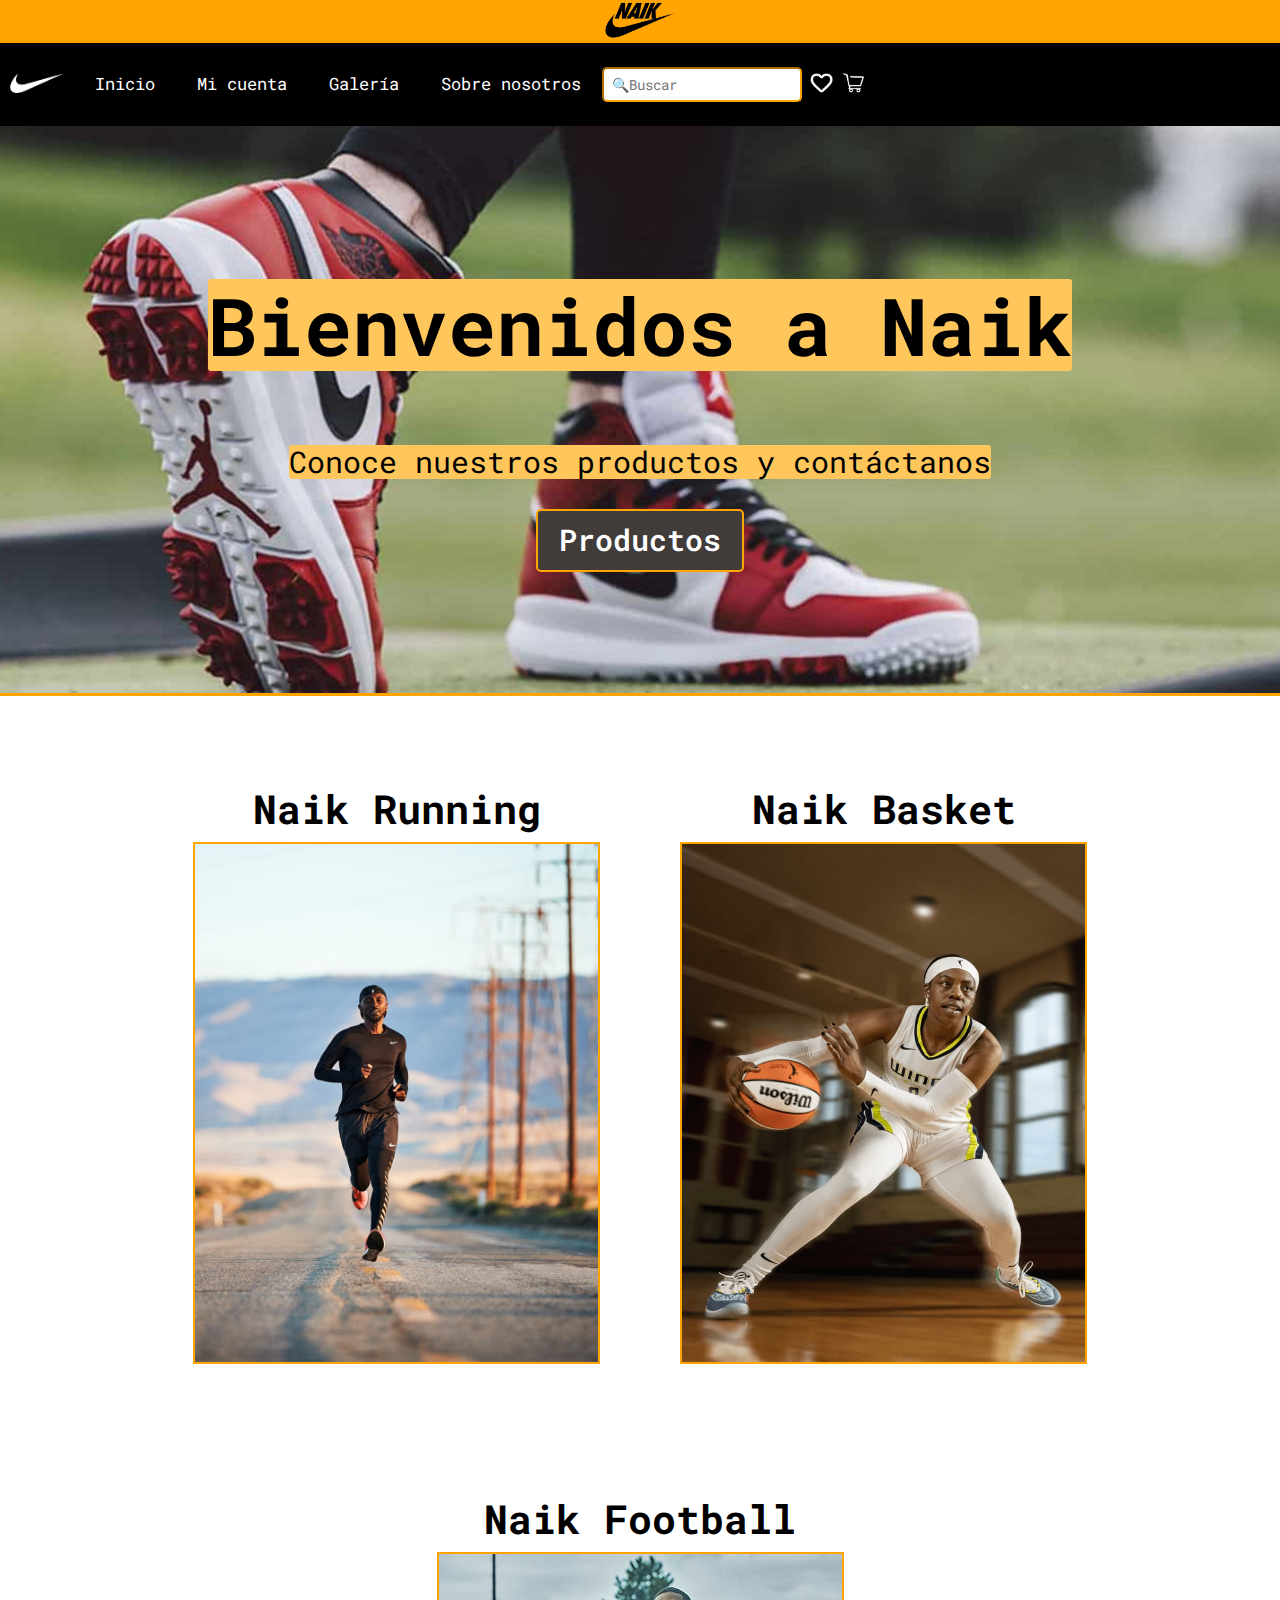
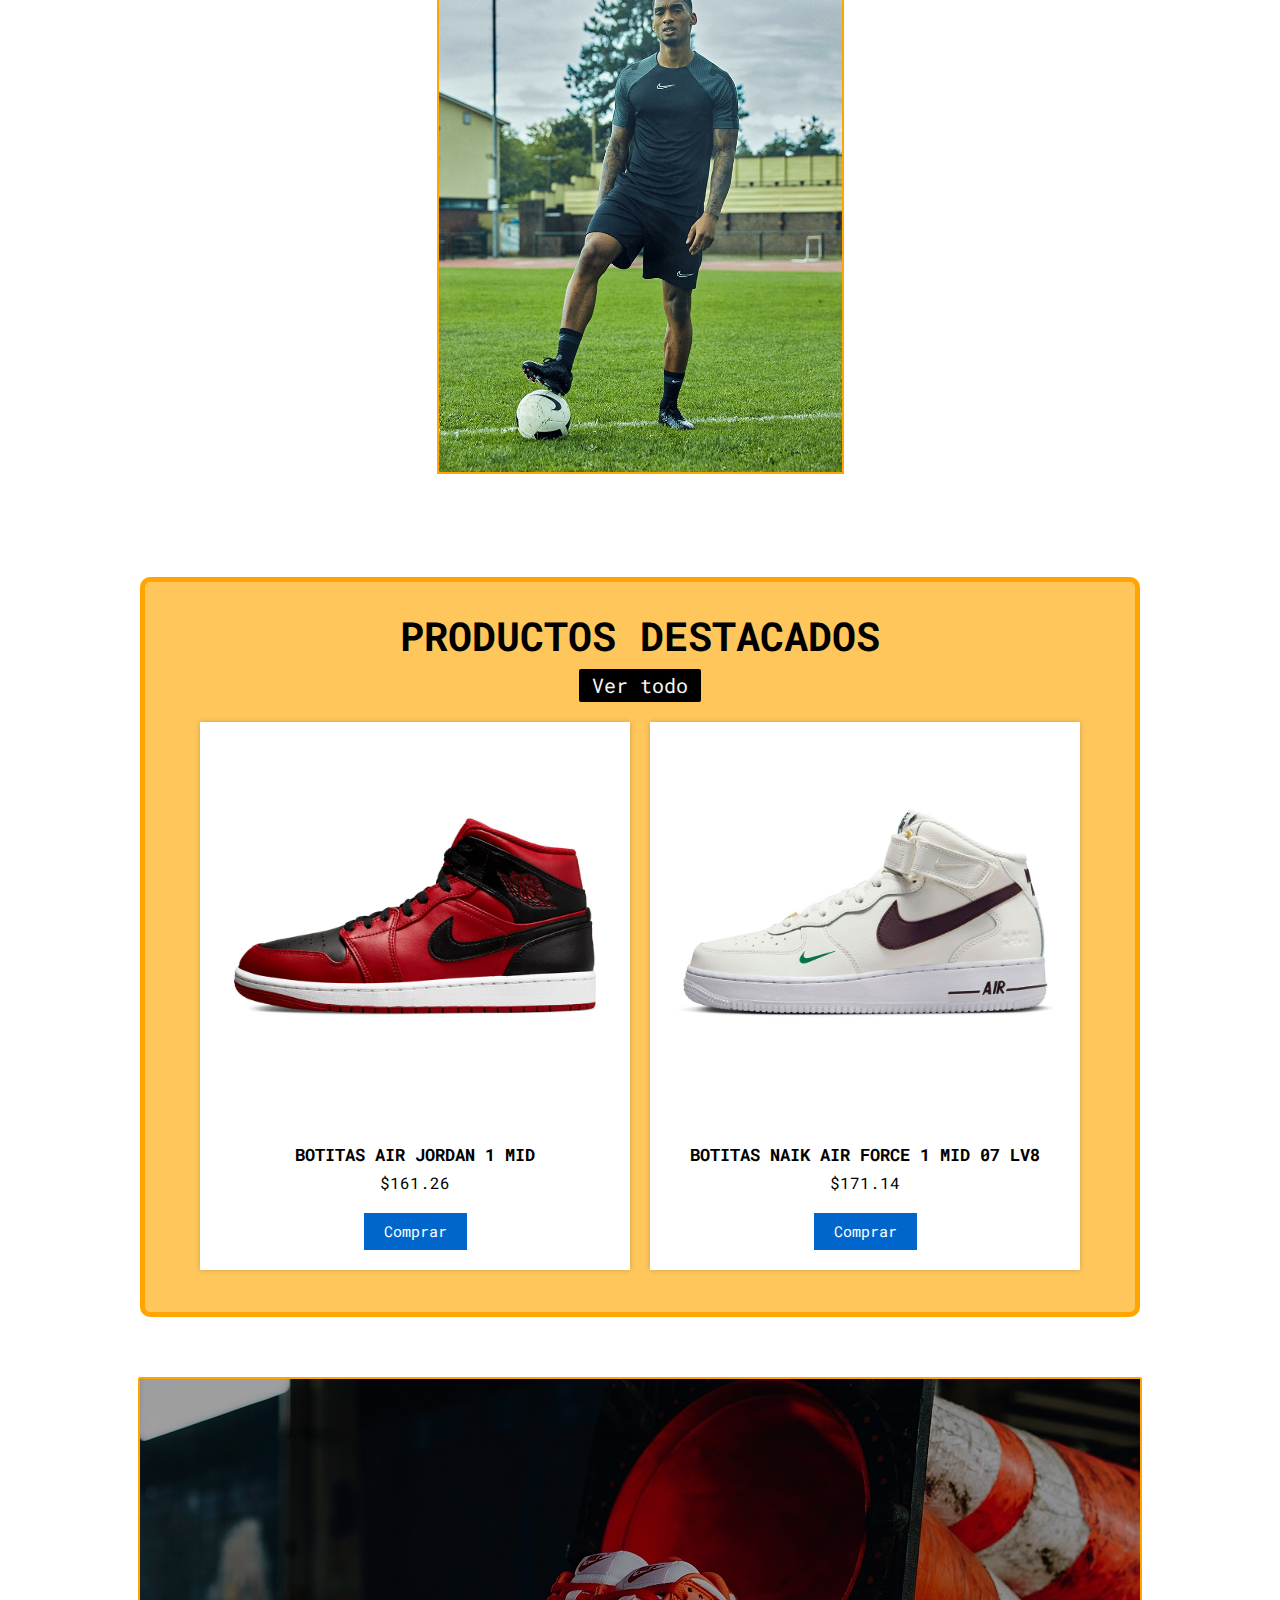
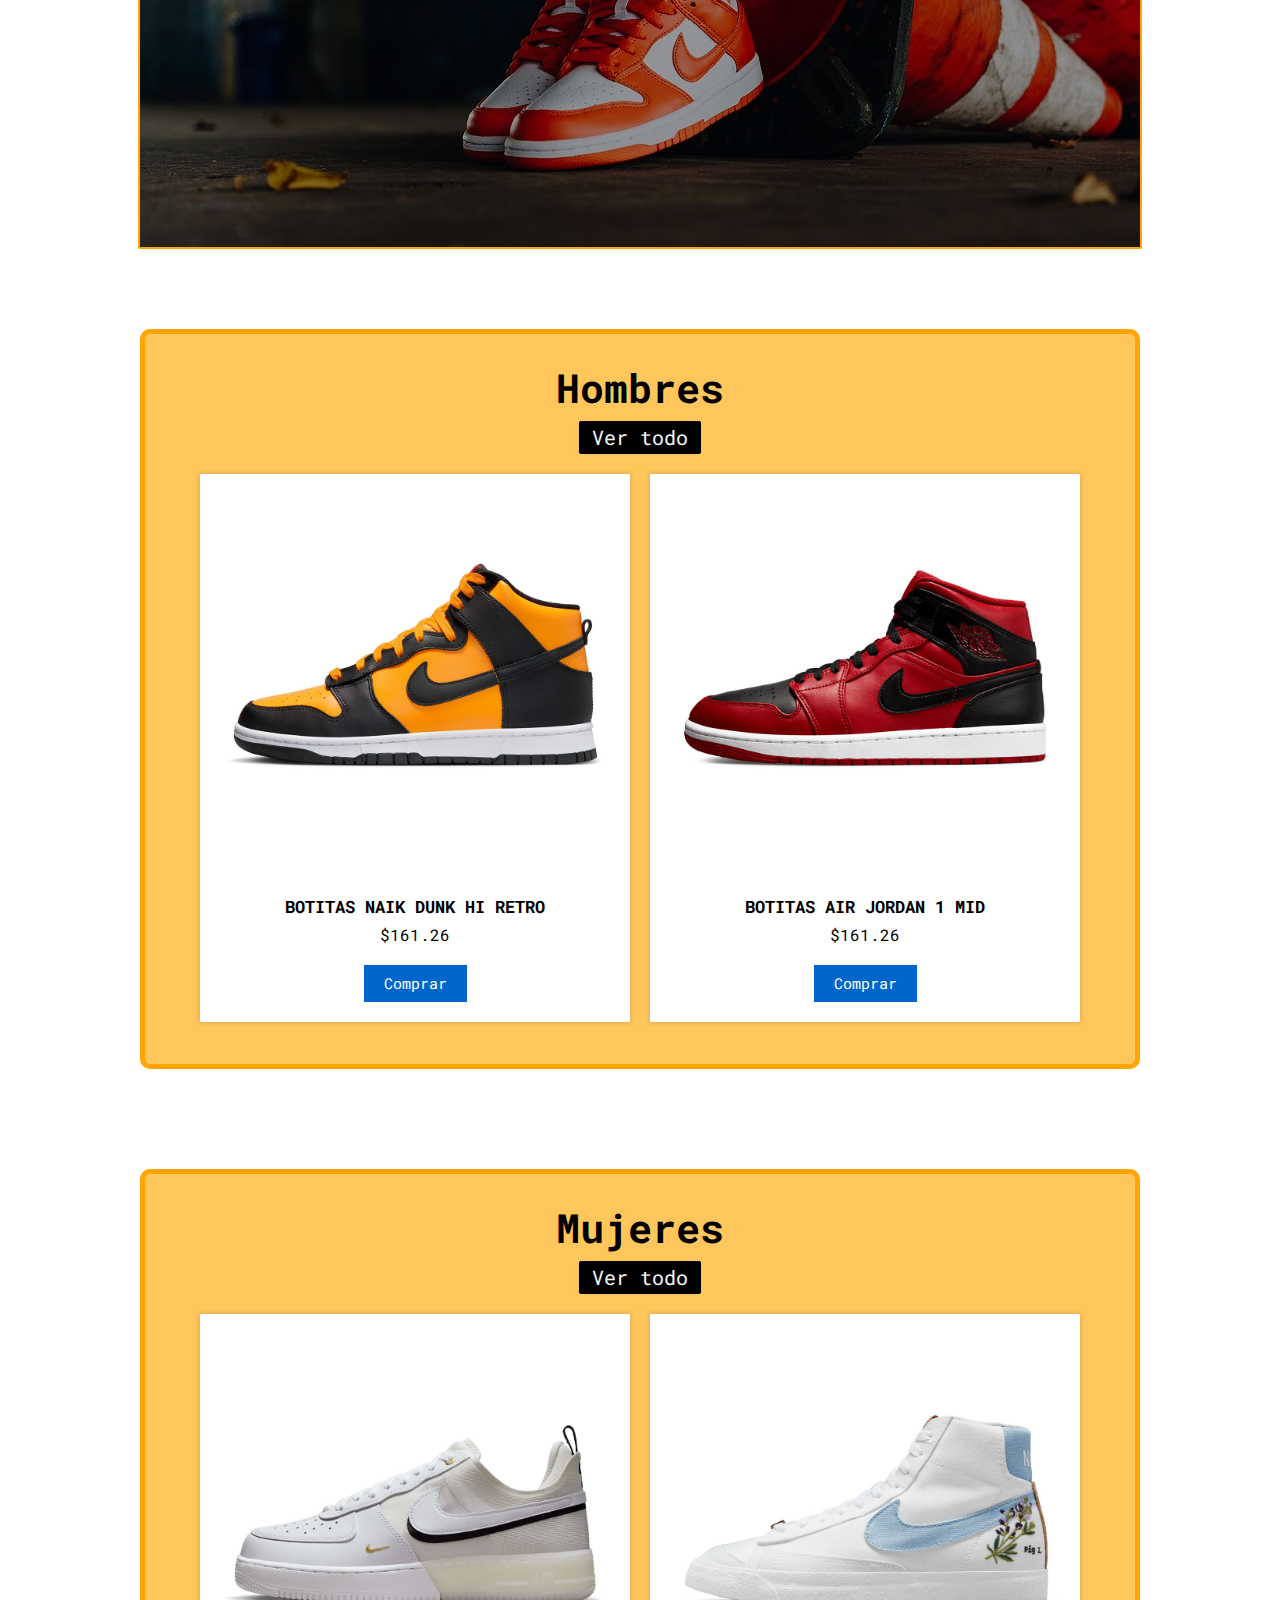
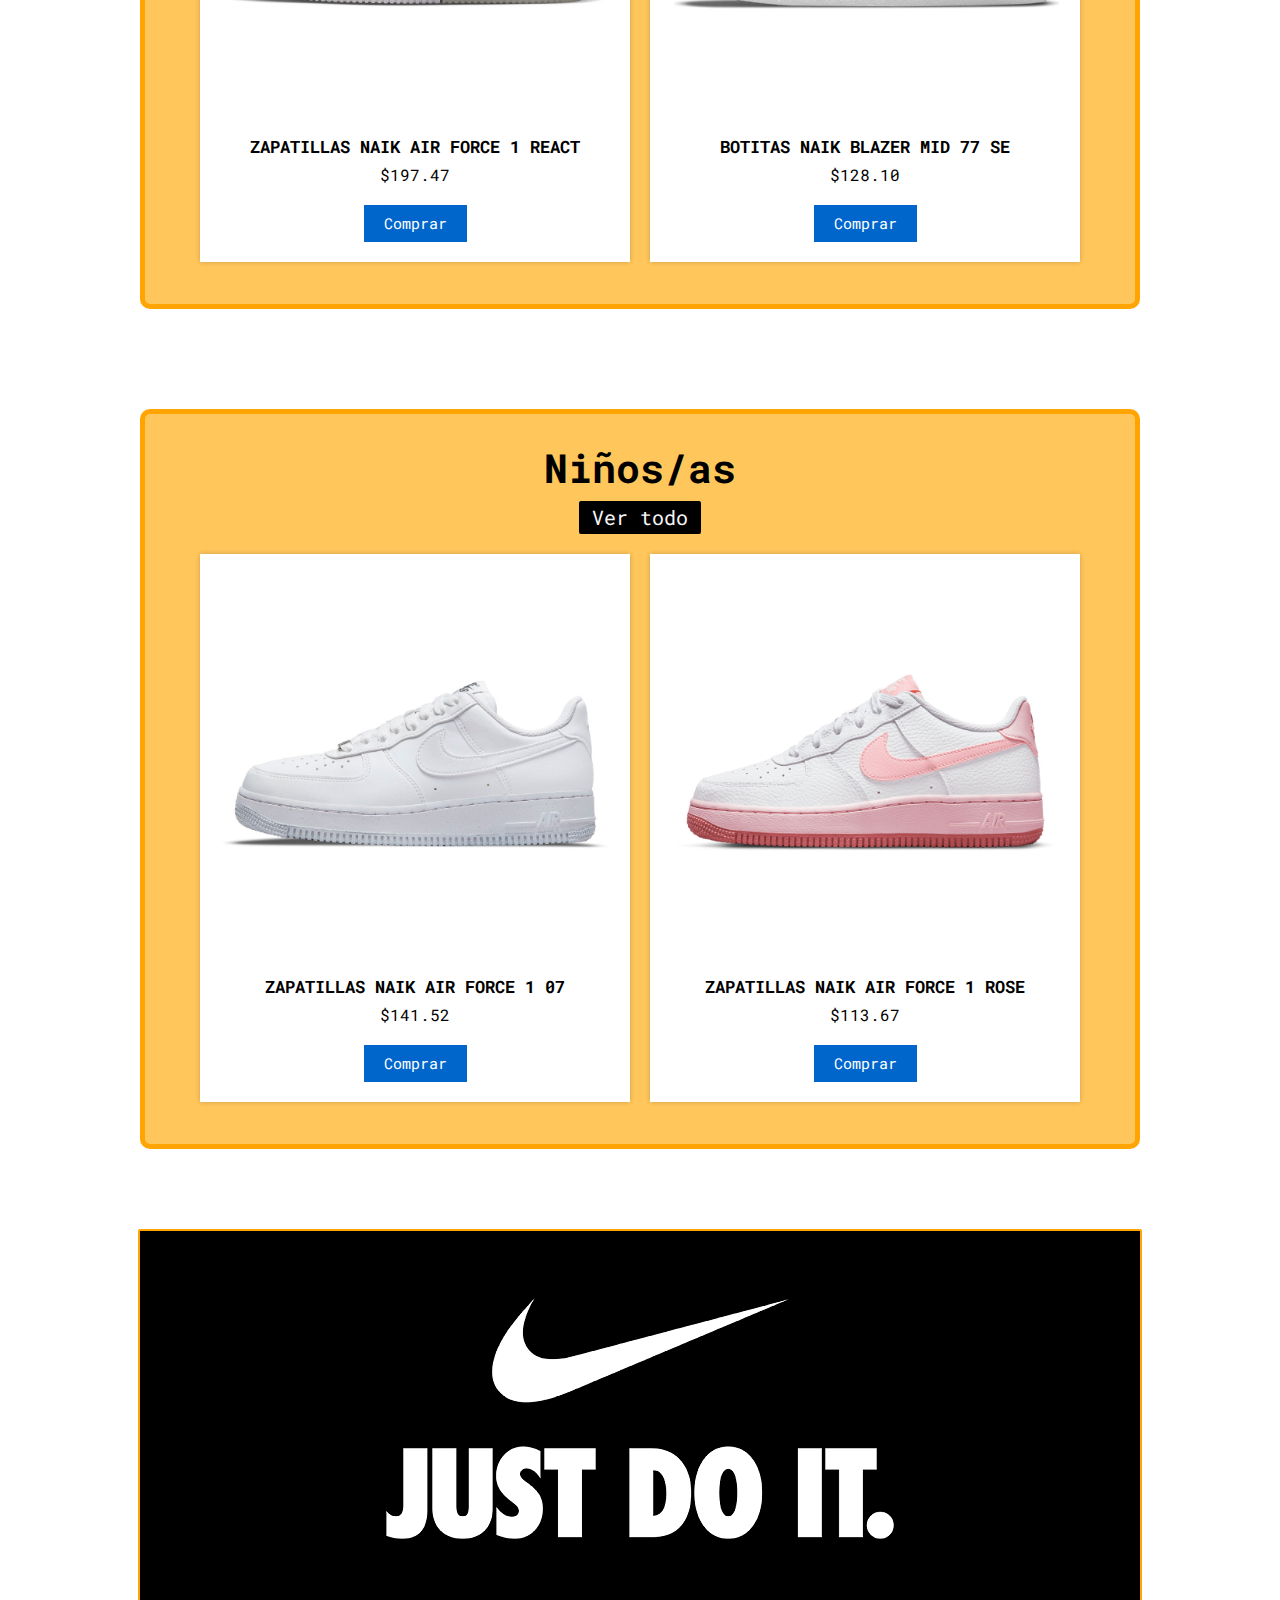
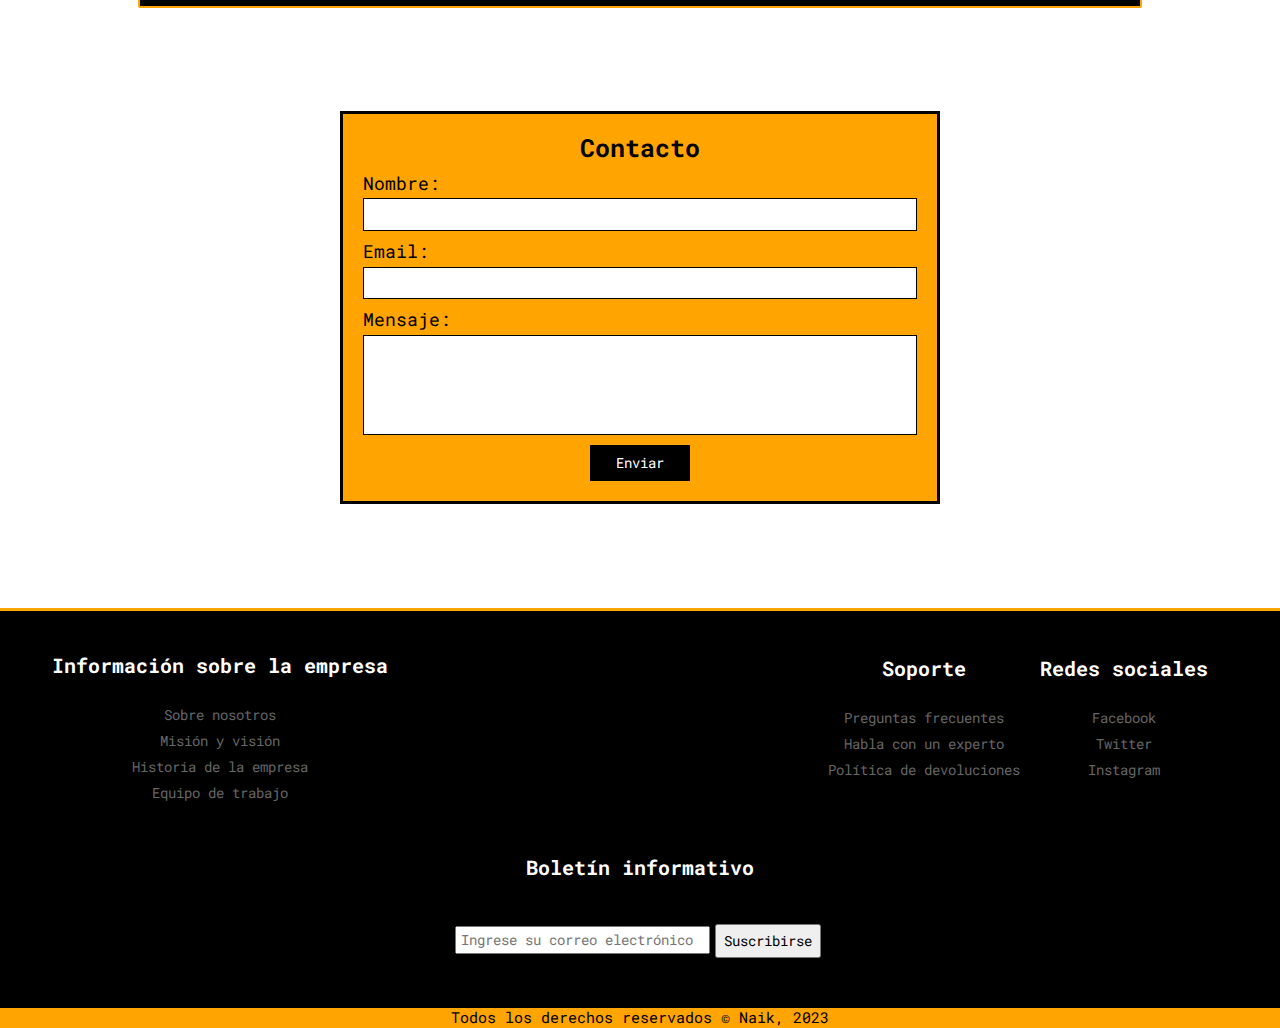
==== commit 459dd575: "0.13" ====
--- a/index.html
+++ b/index.html
@@ -6,22 +6,19 @@
     <meta http-equiv="X-UA-Compatible" content="IE=edge">
     <meta name="viewport" content="width=device-width, initial-scale=1.0">
     <link rel="stylesheet" href="styles/styles.css">
-    <link rel="stylesheet" href="styles/bootstrap.min.css">
-    <link rel="shortcut icon" href="images/NAIK WHITE ICO.png" type="image/x-icon">
+    <link rel="shortcut icon" href="images/NAIK WHITE ICO.png" type="image x-icon">
     <link rel="preconnect" href="https://fonts.googleapis.com">
     <link rel="preconnect" href="https://fonts.gstatic.com" crossorigin>
-    <link
-        href="https://fonts.googleapis.com/css2?family=Roboto+Mono:ital,wght@0,100;0,200;0,300;0,400;0,500;0,600;0,700;1,100;1,200;1,300;1,400;1,500;1,600;1,700&display=swap"
-        rel="stylesheet">
+    <link href="https://fonts.googleapis.com/css2?family=Roboto+Mono:ital,wght@0,100;0,200;0,300;0,400;0,500;0,600;0,700;1,100;1,200;1,300;1,400;1,500;1,600;1,700&display=swap" rel="stylesheet">
     <title>Site official de naik. Naik AR</title>
 </head>
 
 <body class="body">
 
     <!--Logo naik antes del header+nav-->
-    <div class="container">
+    <div class="container-logo">
         <a href="index.html">
-            <img class="container-img" src="images/NAIK BLACK.png" alt="LOGO NAIK">
+            <img class="container-logo__img" src="images/NAIK BLACK.png" alt="LOGO NAIK">
         </a>
     </div>
     <!--header+nav con position sticky (menu)-->
@@ -114,27 +111,30 @@
         </section>
 
         <!--PRODUCTOS DESTACADOS-->
-        <section class="products">
-            <!--Titulo-->
-            <h2 class="products__h2">PRODUCTOS DESTACADOS</h2>
-            <!--botón de ver todos los productos-->
-            <a class="products__link" href="pages/products.html"><button class="products__link-button">Ver todo</button></a>
-            <!--contenedor del par de productos-->
-            <div class="products__container">
-                <div class="products__pair">
-                    <!--Producto 1-->
-                    <div class="products__pair-item">
-                        <img src="images/BOTITAS AIR JORDAN 1 MID.jpeg" alt="BOTITAS AIR JORDAN 1 MID">
-                        <h3>BOTITAS AIR JORDAN 1 MID</h3>
-                        <p>$161.26</p>
-                        <button>Comprar</button>
-                    </div>
-                    <!--Producto 2-->
-                    <div class="products__pair-item">
-                        <img src="images/BOTITAS NAIK AIR FORCE 1 MID 07 LV8.jpeg" alt="BOTITAS NAIK AIR FORCE 1 MID 07 LV8">
-                        <h3>BOTITAS NAIK AIR FORCE 1 MID 07 LV8</h3>
-                        <p>$171.14</p>
-                        <button>Comprar</button>
+        <section class="products-box">
+            <div class="products">
+                <!--Titulo-->
+                <h2 class="products__h2">PRODUCTOS DESTACADOS</h2>
+                <!--botón de ver todos los productos-->
+                <a class="products__link" href="pages/products.html"><button class="products__link-button">Ver todo</button></a>
+                <!--contenedor del par de productos-->
+                <div class="products__container">
+                    <div class="products__pair">
+                        <!--Producto 1-->
+                        <div class="products__pair-item">
+                            <img src="images/BOTITAS AIR JORDAN 1 MID.jpeg" alt="BOTITAS AIR JORDAN 1 MID">
+                            <h3>BOTITAS AIR JORDAN 1 MID</h3>
+                            <p>$161.26</p>
+                            <button>Comprar</button>
+                        </div>
+                        <!--Producto 2-->
+                        <div class="products__pair-item">
+                            <img src="images/BOTITAS NAIK AIR FORCE 1 MID 07 LV8.jpeg"
+                                alt="BOTITAS NAIK AIR FORCE 1 MID 07 LV8">
+                            <h3>BOTITAS NAIK AIR FORCE 1 MID 07 LV8</h3>
+                            <p>$171.14</p>
+                            <button>Comprar</button>
+                        </div>
                     </div>
                 </div>
             </div>
@@ -146,84 +146,90 @@
         </section>
 
         <!--Sección de hombres con sus productos-->
-        <section class="products">
-            <!--Titulo-->
-            <h2 class="products__h2">Hombres</h2>
-            <!--botón de ver todos los productos-->
-            <a class="products__link" href="pages/products.html"><button class="products__link-button">Ver todo</button></a>
-            <!--contenedor del par de productos-->
-            <div class="products__container">
-                <div class="products__pair">
-                    <!--Producto 1-->
-                    <div class="products__pair-item">
-                        <img src="images/BOTITAS NAIK DUNK HI RETRO.jpeg" alt="BOTITAS NAIK DUNK HI RETRO">
-                        <h3>BOTITAS NAIK DUNK HI RETRO</h3>
-                        <p>$161.26</p>
-                        <button>Comprar</button>
-                    </div>
-                    <!--Producto 2-->
-                    <div class="products__pair-item">
-                        <img src="images/BOTITAS AIR JORDAN 1 MID.jpeg" alt="BOTITAS AIR JORDAN 1 MID">
-                        <h3>BOTITAS AIR JORDAN 1 MID</h3>
-                        <p>$161.26</p>
-                        <button>Comprar</button>
+        <section class="products__container">
+            <div class="products">
+                <!--Titulo-->
+                <h2 class="products__h2">Hombres</h2>
+                <!--botón de ver todos los productos-->
+                <a class="products__link" href="pages/products.html"><button class="products__link-button">Ver todo</button></a>
+                <!--contenedor del par de productos-->
+                <div class="products__container">
+                    <div class="products__pair">
+                        <!--Producto 1-->
+                        <div class="products__pair-item">
+                            <img src="images/BOTITAS NAIK DUNK HI RETRO.jpeg" alt="BOTITAS NAIK DUNK HI RETRO">
+                            <h3>BOTITAS NAIK DUNK HI RETRO</h3>
+                            <p>$161.26</p>
+                            <button>Comprar</button>
+                        </div>
+                        <!--Producto 2-->
+                        <div class="products__pair-item">
+                            <img src="images/BOTITAS AIR JORDAN 1 MID.jpeg" alt="BOTITAS AIR JORDAN 1 MID">
+                            <h3>BOTITAS AIR JORDAN 1 MID</h3>
+                            <p>$161.26</p>
+                            <button>Comprar</button>
+                        </div>
                     </div>
                 </div>
             </div>
         </section>
 
         <!--Sección de mujeres con sus productos-->
-        <section class="products">
-            <!--Titulo-->
-            <h2 class="products__h2">Mujeres</h2>
-            <!--botón de ver todos los productos-->
-            <a class="products__link" href="pages/products.html"><button class="products__link-button">Ver todo</button></a>
-            <!--contenedor del par de productos-->
-            <div class="products__container">
-                <div class="products__pair">
-                    <!--Producto 1-->
-                    <div class="products__pair-item">
-                        <img src="images/ZAPATILLAS NAIK AIR FORCE 1 REACT.jpeg" alt="ZAPATILLAS NAIK AIR FORCE 1 REACT">
-                        <h3>ZAPATILLAS NAIK AIR FORCE 1 REACT</h3>
-                        <p>$197.47</p>
-                        <button>Comprar</button>
-                    </div>
-                    <!--Producto 2-->
-                    <div class="products__pair-item">
-                        <img src="images/BOTITAS NAIK BLAZER MID 77 SE.jpeg" alt="BOTITAS NAIK BLAZER MID 77 SE">
-                        <h3>BOTITAS NAIK BLAZER MID 77 SE</h3>
-                        <p>$128.10</p>
-                        <button>Comprar</button>
+        <section class="products__container">
+            <div class="products">
+                <!--Titulo-->
+                <h2 class="products__h2">Mujeres</h2>
+                <!--botón de ver todos los productos-->
+                <a class="products__link" href="pages/products.html"><button class="products__link-button">Ver todo</button></a>
+                <!--contenedor del par de productos-->
+                <div class="products__container">
+                    <div class="products__pair">
+                        <!--Producto 1-->
+                        <div class="products__pair-item">
+                            <img src="images/ZAPATILLAS NAIK AIR FORCE 1 REACT.jpeg" alt="ZAPATILLAS NAIK AIR FORCE 1 REACT">
+                            <h3>ZAPATILLAS NAIK AIR FORCE 1 REACT</h3>
+                            <p>$197.47</p>
+                            <button>Comprar</button>
+                        </div>
+                        <!--Producto 2-->
+                        <div class="products__pair-item">
+                            <img src="images/BOTITAS NAIK BLAZER MID 77 SE.jpeg" alt="BOTITAS NAIK BLAZER MID 77 SE">
+                            <h3>BOTITAS NAIK BLAZER MID 77 SE</h3>
+                            <p>$128.10</p>
+                            <button>Comprar</button>
+                        </div>
                     </div>
                 </div>
             </div>
         </section>
 
         <!--Sección de niños y sus productos-->
-        <section class="products">
-            <!--Titulo-->
-            <h2 class="products__h2">Niños/as</h2>
-            <!--botón de ver todos los productos-->
-            <a class="products__link" href="pages/products.html"><button class="products__link-button">Ver todo</button></a>
-            <!--contenedor del par de productos-->
-            <div class="products__container">
-                <div class="products__pair">
-                    <!--Producto 1-->
-                    <div class="products__pair-item">
-                        <img src="images/ZAPATILLAS NAIK AIR FORCE 1 07 NEXT NATURE.jpeg"
-                            alt="ZAPATILLAS NAIK AIR FORCE 1 07 NEXT NATURE">
-                        <h3>ZAPATILLAS NAIK AIR FORCE 1 07</h3>
-                        <p>$141.52</p>
-                        <button>Comprar</button>
-                    </div>
-                    <!--Producto 2-->
-                    <div class="products__pair-item">
-                        <img src="images/ZAPATILLAS NAIK AIR FORCE 1 ROSE.jpeg" alt="ZAPATILLAS NAIK AIR FORCE 1 ROSE">
-                        <h3>ZAPATILLAS NAIK AIR FORCE 1 ROSE</h3>
-                        <p>$113.67</p>
-                        <button>Comprar</button>
-                    </div>
-                </div> 
+        <section class="products__container">
+            <div class="products">
+                <!--Titulo-->
+                <h2 class="products__h2">Niños/as</h2>
+                <!--botón de ver todos los productos-->
+                <a class="products__link" href="pages/products.html"><button class="products__link-button">Ver todo</button></a>
+                <!--contenedor del par de productos-->
+                <div class="products__container">
+                    <div class="products__pair">
+                        <!--Producto 1-->
+                        <div class="products__pair-item">
+                            <img src="images/ZAPATILLAS NAIK AIR FORCE 1 07 NEXT NATURE.jpeg"
+                                alt="ZAPATILLAS NAIK AIR FORCE 1 07 NEXT NATURE">
+                            <h3>ZAPATILLAS NAIK AIR FORCE 1 07</h3>
+                            <p>$141.52</p>
+                            <button>Comprar</button>
+                        </div>
+                        <!--Producto 2-->
+                        <div class="products__pair-item">
+                            <img src="images/ZAPATILLAS NAIK AIR FORCE 1 ROSE.jpeg" alt="ZAPATILLAS NAIK AIR FORCE 1 ROSE">
+                            <h3>ZAPATILLAS NAIK AIR FORCE 1 ROSE</h3>
+                            <p>$113.67</p>
+                            <button>Comprar</button>
+                        </div>
+                    </div>
+                </div>
             </div>
         </section>
 
@@ -318,11 +324,10 @@
             </div>
         </div>
         <!--copyright-->
-        <div class="footer__copy">
-            <p class="footer__copy-p">Todos los derechos reservados © Naik, 2023</p>
+        <div class="footer__copyright">
+            <p class="footer__copy-paragraph">Todos los derechos reservados © Naik, 2023</p>
         </div>
     </footer>
-    <script src="scripts/bootstrap.min.js"></script>
 </body>
 
 </html>--- a/styles/styles.css
+++ b/styles/styles.css
@@ -1,1499 +1,1537 @@
+@charset "UTF-8";
 * {
-    margin: 0;
-    padding: 0;
-    box-sizing: border-box;
-    font-family: 'Roboto Mono', monospace;
-    /*global*/
-}
+  margin: 0;
+  padding: 0;
+  box-sizing: border-box;
+  font-family: "Roboto Mono", monospace;
+  /*global*/
+}
+
 .html {
-    font-size: 62.5%;
-    height: 100%;
-    /* Cambia la medida del rem de 16px a 10px*/
-    background-color: #FFF;
+  font-size: 62.5%;
+  height: 100%;
+  /* Cambia la medida del rem de 16px a 10px*/
+  background-color: #FFF;
 }
 
 /*Logo naik antes del header+nav*/
-.container {
-    display: flex;
-    justify-content: center;
-    align-items: center;
-    height: 43px;
-    width: 100%;
-    background-color: #FFA400;
-    /* logo naik NEGRO arriba del nav*/
-}
-.container-img {
-    height: 40px;
+.container-logo {
+  display: flex;
+  justify-content: center;
+  align-items: center;
+  height: 43px;
+  width: 100%;
+  background-color: #FFA400;
+  /* logo naik NEGRO arriba del nav*/
+}
+
+.container-logo__img {
+  height: 40px;
 }
 
 /*header+nav con position sticky (menu) (all pages)*/
 .header {
-    height: 100%;
-    width: 100%;
-    position: sticky;
-    top: 0;
-    z-index: 2000;
-}
+  height: 100%;
+  width: 100%;
+  position: sticky;
+  top: 0;
+  z-index: 2000;
+}
+
 .nav {
-    height: 100%;
-    width: 100%;
-    position: sticky;
-    top: 0;
-    z-index: 2000;
+  height: 100%;
+  width: 100%;
+  position: sticky;
+  top: 0;
+  z-index: 2000;
 }
 
 .nav__container {
-    display: flex;
-    width: 100%;
-    background-color: black;
+  display: flex;
+  width: 100%;
+  background-color: black;
 }
 
 /*Logo naik BLANCO*/
 .nav__container-logo {
-    padding: 10px; 
-}
-
-.nav__container-logo__img{
-    height: 60px;
+  padding: 10px;
+}
+
+.nav__container-logo__img {
+  height: 60px;
 }
 
 /*Menu del nav*/
 .nav__container-menu {
-    width: fit-content;
-    display: flex;
+  width: fit-content;
+  display: flex;
 }
 
 /*menu options*/
 .nav__container-menu__list {
-    display: flex;
-    list-style-type: none;
-    padding-left: 315px;
-    justify-content: center;
-    align-items: center;
+  display: flex;
+  list-style-type: none;
+  padding-left: 315px;
+  justify-content: center;
+  align-items: center;
 }
 
 .nav__container-menu__list-item {
-    text-decoration: none;
-    color: white;
-    height: fit-content;
-    font-size: 17px; 
-    padding: 10px 100px;
+  text-decoration: none;
+  color: white;
+  height: fit-content;
+  font-size: 17px;
+  padding: 10px 100px;
 }
 
 .nav__container-menu__list-item-link {
-    text-decoration: none;
-    color: white;
-    white-space: nowrap;
+  text-decoration: none;
+  color: white;
+  white-space: nowrap;
 }
 
 .nav__container-menu__list-item-link:hover {
-    color: #FFA400;
+  color: #FFA400;
 }
 
 /*Buscador de la pagina*/
 .nav__container-search {
-    display: flex;
-    justify-content: center;
-    align-items: center;
-}
+  display: flex;
+  justify-content: center;
+  align-items: center;
+}
+
 .nav__container-search__form-input {
+  border-radius: 5px;
+  border-color: #FFA400;
+  height: 35px;
+  width: 200px;
+  font-size: 14px;
+}
+
+/*Carrito de compras y favoritos*/
+.nav__container-actions {
+  display: flex;
+  justify-content: center;
+  align-items: center;
+}
+
+.nav__container-actions__favorite,
+.nav__container-actions__cart {
+  padding: 10px 0;
+  padding-left: 30px;
+}
+
+.nav__container-actions__favorite-img,
+.nav__container-actions__cart-img {
+  width: 23px;
+}
+
+/*Responsive header+nav*/
+@media (max-width: 1880px) {
+  .nav__container-menu__list {
+    padding-left: 35px;
+  }
+}
+@media (max-width: 1583px) {
+  .nav__container-menu__list {
+    padding-left: 1px;
+  }
+}
+@media (max-width: 1554px) {
+  .nav__container-menu__list {
+    padding-left: 0px;
+  }
+  .nav__container-menu__list-item-link {
+    padding: 10px 85px;
+  }
+  .nav__container-menu__list-item {
+    padding: 1px;
+  }
+}
+@media (max-width: 1455px) {
+  .nav__container-actions__favorite,
+  .nav__container-actions__cart {
+    padding: 0px 0px 0px 8px;
+  }
+}
+@media (max-width: 1400px) {
+  .nav__container-menu__list-item-link {
+    padding: 10px 20px;
+  }
+}
+@media (max-width: 930px) {
+  .nav__container-menu__list-item-link {
+    padding: 2px 8px;
+  }
+  .nav__container-actions a {
+    padding: 2px 0;
+    padding-left: 10px;
+  }
+  .nav__container-actions__favorite-img,
+  .nav__container-actions__cart-img {
+    width: 23px;
+  }
+}
+@media (max-width: 814px) {
+  .nav__container-menu__list-item-link {
+    padding: 1px 4px;
+  }
+  .nav__container-actions a {
+    padding: 1px 0;
+    padding-left: 4px;
+  }
+  .nav__container-actions__favorite-img,
+  .nav__container-actions__cart-img {
+    width: 18px;
+  }
+}
+@media (max-width: 729px) {
+  .nav__container-menu__list {
+    padding: 31px 0;
+    flex-wrap: wrap;
+  }
+  .nav__container-menu__list-item {
+    padding: 1px;
+  }
+  .nav__container-logo {
+    display: none;
+    /*Logo naik BLANCO*/
+  }
+  .nav__container-logo__img {
+    display: none;
+  }
+}
+@media (max-width: 660px) {
+  .nav__container-search__form-input {
     border-radius: 5px;
     border-color: #FFA400;
     height: 35px;
-    width: 200px;
+    width: 95px;
     font-size: 14px;
-}
-
-/*Carrito de compras y favoritos*/
-.nav__container-actions {
+  }
+  .nav__container-actions a {
+    padding-top: 16px;
+  }
+}
+@media (max-width: 546px) {
+  .nav {
+    height: 120px;
+  }
+  .nav__container-menu__list {
+    padding: 20px 60px;
+    display: inline-block;
+  }
+  .nav__container-actions {
     display: flex;
-    justify-content: center;
-    align-items: center;
-    
-}
-
-.nav__container-actions__favorite,
-.nav__container-actions__cart {
-    padding: 10px 0;
-    padding-left: 30px;
-}
-
-.nav__container-actions__favorite-img,
-.nav__container-actions__cart-img {
-    width: 23px;
-}
-
-/*Responsive header+nav*/
-@media (max-width: 1880px) {
-    .nav__container-menu__list {
-        padding-left: 35px;
-    } 
-}
-@media (max-width: 1583px) {
-    .nav__container-menu__list {
-        padding-left: 1px;
-    } 
-}
-@media (max-width: 1554px) {
-    .nav__container-menu__list {
-        padding-left: 0px;
-    } 
-    .nav__container-menu__list-item-link {
-        padding: 10px 85px;
-        
-        
-    }
-    .nav__container-menu__list-item {
-        padding: 1px;
-    }
-
-}
-@media (max-width: 1455px) {
-    .nav__container-actions__favorite,
-    .nav__container-actions__cart {
-        padding: 0px 0px 0px 8px;
-        
-    }
-
-}
-@media (max-width: 1400px) {
-    .nav__container-menu__list-item-link {
-        padding: 10px 20px;
-    }
-}
-@media (max-width: 930px) {
-    .nav__container-menu__list-item-link {
-        padding: 2px 8px;
-    }
-    
-    .nav__container-actions a {
-        padding: 2px 0;
-        padding-left: 10px;
-    }
-    
-    .nav__container-actions__favorite-img,
-    .nav__container-actions__cart-img {
-        width: 23px;
-    }
-}
-@media (max-width: 814px) {
-    .nav__container-menu__list-item-link {
-        padding: 1px 4px;
-    }
-    
-    .nav__container-actions a {
-        padding: 1px 0;
-        padding-left: 4px;
-    }
-    
-    .nav__container-actions__favorite-img,
-    .nav__container-actions__cart-img {
-        width: 18px;
-    }
-}
-@media (max-width: 729px) {
-    .nav__container-menu__list {
-        padding: 31px 0;
-        flex-wrap: wrap;
-        
-    } 
-    .nav__container-menu__list-item{
-        padding: 1px;
-    }
-    .nav__container-logo {
-        display: none;
-        /*Logo naik BLANCO*/
-    }
-    .nav__container-logo__img {
-        display: none;
-    }
-}
-@media (max-width: 660px) {
-    .nav__container-search__form-input {
-        border-radius: 5px;
-        border-color: #FFA400;
-        height: 35px;
-        width: 95px;
-        font-size: 14px;
-    }
-    
-    .nav__container-actions a {
-       padding-top: 16px;
-    }
-}
-@media (max-width: 546px) {
-    .nav {
-        height: 120px;
-    }
-    
-    .nav__container-menu__list {
-        padding: 20px 60px;
-        display: inline-block;
-    } 
-    .nav__container-actions {
-        display: flex;
-        flex-wrap: wrap-reverse;
-        /*Carrito de compras y favoritos*/
-    }
-
-    .nav__container-search__form-input {
-        border-radius: 5px;
-        border-color: #FFA400;
-        height: 35px;
-        width: 150px;
-        font-size: 14px;
-    }
-    
+    flex-wrap: wrap-reverse;
+    /*Carrito de compras y favoritos*/
+  }
+  .nav__container-search__form-input {
+    border-radius: 5px;
+    border-color: #FFA400;
+    height: 35px;
+    width: 150px;
+    font-size: 14px;
+  }
 }
 @media (max-width: 481px) {
-    
-    .nav__container-menu__list {
-        padding: 20px 4px;
-        display: inline-block;
-    } 
-
-    .nav__container-search__form-input {
-        border-radius: 5px;
-        border-color: #FFA400;
-        height: 35px;
-        width: 100px;
-        font-size: 14px;
-    }
-}
-
-
-
+  .nav__container-menu__list {
+    padding: 20px 4px;
+    display: inline-block;
+  }
+  .nav__container-search__form-input {
+    border-radius: 5px;
+    border-color: #FFA400;
+    height: 35px;
+    width: 100px;
+    font-size: 14px;
+  }
+}
 /*footer (all pages)*/
 .footer {
-    height: fit-content;
-    width: 100%;
-}
+  height: fit-content;
+  width: 100%;
+}
+
 .footer__sections {
-    background-color: #000;
-    color: #fff;
-    display: flex;
-    font-size: 14px;
-    height: 230px;
-    width: 100%;
-    justify-content: center;
-    align-items: center;
-    border-top: #FFA400 solid;
+  background-color: #000;
+  color: #fff;
+  display: flex;
+  font-size: 14px;
+  height: 230px;
+  width: 100%;
+  justify-content: center;
+  align-items: center;
+  border-top: #FFA400 solid;
 }
 
 /*todas las listas*/
 .footer__list {
-    margin: 0;
-    padding: 0;
-    list-style: none;
-}  
+  margin: 0;
+  padding: 0;
+  list-style: none;
+}
+
 .footer__list-item {
-    margin-bottom: 10px;
-    display: flex;
-    align-items: center;
-    justify-content: center;
-    white-space: nowrap;
-}
+  margin-bottom: 10px;
+  display: flex;
+  align-items: center;
+  justify-content: center;
+  white-space: nowrap;
+}
+
 .footer__link {
-    color: #666666;
-    text-decoration: none;
-    white-space: nowrap;
+  color: #666666;
+  text-decoration: none;
+  white-space: nowrap;
 }
 
 .footer__link:hover {
-    color: #FFA400;
-}
+  color: #FFA400;
+}
+
 /*sobre la empresa*/
 .footer__section-info {
-    width: fit-content;
-    padding-right: 80px;
-}
+  width: fit-content;
+  padding-right: 80px;
+}
+
 .footer__section-info__title {
-    padding-top: 20px;
-    margin-bottom: 30px;
-    font-size: 20px;
-    display: flex;
-    justify-content: center;
-    white-space: nowrap;
-}
+  padding-top: 20px;
+  margin-bottom: 30px;
+  font-size: 20px;
+  display: flex;
+  justify-content: center;
+  white-space: nowrap;
+}
+
 /*ubicación de la empresa*/
 .footer__section-location {
-    width: fit-content;
-    padding-right: 80px;
-} 
+  width: fit-content;
+  padding-right: 80px;
+}
+
 .footer__section-location__map-iframe {
-    border: none;
-    width: 100%;
-    height: 180px;
-}
+  border: none;
+  width: 100%;
+  height: 180px;
+}
+
 /*soporte*/
 .footer__section-support {
-    width: fit-content;
-    padding-right: 80px;
-} 
+  width: fit-content;
+  padding-right: 80px;
+}
+
 .footer__section-support__title {
-    margin-top: 0;
-    margin-bottom: 30px;
-    font-size: 20px;
-    display: flex;
-    align-items: center;
-    justify-content: center;
-    white-space: nowrap;
-}
+  margin-top: 0;
+  margin-bottom: 30px;
+  font-size: 20px;
+  display: flex;
+  align-items: center;
+  justify-content: center;
+  white-space: nowrap;
+}
+
 /*Redes sociales*/
 .footer__section-social {
-    width: fit-content;
-    padding-right: 80px;
-}
+  width: fit-content;
+  padding-right: 80px;
+}
+
 .footer__section-social__title {
-    margin-top: 0;
-    margin-bottom: 30px;
-    font-size: 20px;
-    display: flex;
-    align-items: center;
-    justify-content: center;
-    white-space: nowrap;
-}
+  margin-top: 0;
+  margin-bottom: 30px;
+  font-size: 20px;
+  display: flex;
+  align-items: center;
+  justify-content: center;
+  white-space: nowrap;
+}
+
 /*newsletter*/
 .footer__section-newsletter {
+  width: fit-content;
+}
+
+.footer__section-newsletter__title {
+  margin-top: 0;
+  margin-bottom: 40px;
+  font-size: 20px;
+  display: flex;
+  align-items: center;
+  justify-content: center;
+  white-space: nowrap;
+}
+
+.footer__form {
+  display: inline-block;
+  display: flex;
+  align-items: center;
+  justify-content: center;
+}
+
+.footer__form-group1 {
+  display: flex;
+  justify-content: center;
+  align-items: center;
+  padding-bottom: 25px;
+}
+
+.footer__form-input {
+  width: 255px;
+  padding: 4px;
+}
+
+.footer__form-group2 {
+  display: flex;
+  justify-content: center;
+  align-items: center;
+  padding: 5px;
+  padding-bottom: 29px;
+}
+
+.footer__form-button {
+  padding: 7px;
+}
+
+.footer__form-button:hover {
+  background-color: #FFA400;
+  font-weight: bold;
+}
+
+/*copyright*/
+.footer__copyright {
+  background-color: #FFA400;
+  color: #000;
+  height: 20px;
+  width: 100%;
+  display: flex;
+  justify-content: center;
+  align-items: center;
+}
+
+.footer__copy-paragraph {
+  font-size: 15px;
+}
+
+@media (max-width: 1760px) {
+  .footer__section-info {
     width: fit-content;
-    
-}
-
-.footer__section-newsletter__title {
-    margin-top: 0;
-    margin-bottom: 40px;
-    font-size: 20px;
-    display: flex;
-    align-items: center;
-    justify-content: center;
+    padding-right: 50px;
+  }
+  .footer__section-location {
+    width: fit-content;
+    padding-right: 50px;
+  }
+  .footer__section-social {
+    width: fit-content;
+    padding-right: 50px;
+  }
+  .footer__section-support {
+    width: fit-content;
+    padding-right: 50px;
+  }
+}
+@media (max-width: 1593px) {
+  .footer__section-info {
+    width: fit-content;
+    padding-right: 20px;
+  }
+  .footer__section-location {
+    width: fit-content;
+    padding-right: 20px;
+  }
+  .footer__section-social {
+    width: fit-content;
+    padding-right: 20px;
+  }
+  .footer__section-support {
+    width: fit-content;
+    padding-right: 20px;
+  }
+}
+@media (max-width: 1485px) {
+  .footer__section-location {
+    width: 200px;
+    margin-right: 20px;
+  }
+  .footer__section-location__map-iframe {
+    border: none;
+    width: 200px;
+    height: 180px;
+  }
+}
+@media (max-width: 1372px) {
+  .footer__sections {
+    flex-wrap: wrap;
+    height: 400px;
+  }
+}
+@media (max-width: 1372px) {
+  .footer__section-location {
+    width: 400px;
+  }
+  .footer__section-location__map-iframe {
+    width: 400px;
+  }
+}
+@media (max-width: 1372px) {
+  .footer__section-location {
+    width: 400px;
+  }
+  .footer__section-location__map-iframe {
+    width: 400px;
+  }
+}
+@media (max-width: 795px) {
+  .footer__sections {
+    flex-wrap: wrap;
+    height: 700px;
+  }
+}
+@media (max-width: 781px) {
+  .footer__section-location {
+    margin-left: 20px;
+  }
+  .footer__section-location__map-iframe {
+    width: 300px;
+  }
+}
+@media (max-width: 512px) {
+  .footer__section-location {
+    width: fit-content;
+    padding: 0;
+    margin: 0;
+    margin-bottom: 20px;
+  }
+  .footer__section-info {
+    width: fit-content;
+    padding: 0;
+    margin: 0;
+    margin-bottom: 20px;
+  }
+  .footer__section-newsletter {
+    width: fit-content;
+    padding: 0;
+    margin: 0;
+    margin-bottom: 20px;
+  }
+}
+@media (max-width: 428px) {
+  .footer__section-newsletter {
+    width: fit-content;
+    padding: 0;
+    margin: 0;
+    margin-top: 20px;
+  }
+  .footer__section-social {
+    width: fit-content;
+    padding-right: 0px;
+  }
+}
+@media (max-width: 420px) {
+  .footer__sections {
+    height: 900px;
+  }
+}
+@media (max-width: 380px) {
+  .footer__section-support {
+    padding-right: 6px;
+  }
+  .footer__copy-paragraph {
     white-space: nowrap;
-}
-
-
-.footer__form {
-    display: inline-block;
-    display: flex;
-    align-items: center;
-    justify-content: center;
-}
-
-.footer__form-group1 {
-    display: flex;
-    justify-content: center;
-    align-items: center;
-    padding-bottom: 25px;
-}
-
-.footer__form-input{
-    width: 255px;
-    padding: 4px;
-}
-
-.footer__form-group2{
-    display: flex;
-    justify-content: center;
-    align-items: center;
-    padding: 5px;
-    padding-bottom: 29px;
-}
-
-.footer__form-button {
-    padding: 7px;
-}
-
-.footer__form-button:hover {
-    background-color: #FFA400;
-    font-weight: bold;
-    
-}
-
-/*copyright*/
-.footer__copy {
-    background-color: #FFA400;
-    color: #000;
-    height: 20px;
-    width: 100%;
-    display: flex;
-    justify-content: center;
-    align-items: center;
-}
-
-.footer__copy-p {
-    font-size: 15px;
-}
-
-@media (max-width: 1760px) {
-    .footer__section-info {
-        width: fit-content;
-        padding-right: 50px;
-    } 
-    .footer__section-location {
-        width: fit-content;
-        padding-right: 50px;
-    } 
-    .footer__section-social {
-        width: fit-content;
-        padding-right: 50px;
-    } 
-    .footer__section-support {
-        width: fit-content;
-        padding-right: 50px;
-    } 
-}
-
-@media (max-width: 1593px) {
-    .footer__section-info {
-        width: fit-content;
-        padding-right: 20px;
-    } 
-    .footer__section-location {
-        width: fit-content;
-        padding-right: 20px;
-    } 
-    .footer__section-social {
-        width: fit-content;
-        padding-right: 20px;
-    } 
-    .footer__section-support {
-        width: fit-content;
-        padding-right: 20px;
-    } 
-}
-@media (max-width: 1485px) {
-    .footer__section-location {
-        width: 200px;
-        margin-right: 20px;
-        
-    } 
-    .footer__section-location__map-iframe {
-        border: none;
-        width: 200px;
-        height: 180px;
-    }
-}
-@media (max-width: 1372px) {
-    .footer__sections{
-        flex-wrap: wrap;
-        height: 400px;
-    }
-    
-}
-@media (max-width: 1372px) {
-    .footer__section-location {
-        width: 400px;
-        
-        
-    } 
-    .footer__section-location__map-iframe {
-        
-        width: 400px;
-        
-    }
-}
-@media (max-width: 1372px) {
-    .footer__section-location {
-        width: 400px;
-        
-        
-    } 
-    .footer__section-location__map-iframe {
-        
-        width: 400px;
-        
-    }
-}
-@media (max-width: 795px) {
-    .footer__sections{
-        flex-wrap: wrap;
-        height: 700px;
-    }
-    
-}
-@media (max-width: 781px) {
-    .footer__section-location {
-        margin-left: 20px;
-    }
-    .footer__section-location__map-iframe {
-        width: 300px;
-    }
-}
-@media (max-width: 512px) {
-    .footer__section-location {
-        width: fit-content;
-        padding: 0;
-        margin: 0;
-        margin-bottom: 20px;
-    }  
-    .footer__section-info {
-        width: fit-content;
-        padding: 0;
-        margin: 0;
-        margin-bottom: 20px;
-    } 
-    .footer__section-newsletter {
-        width: fit-content;
-        padding: 0;
-        margin: 0;
-        margin-bottom: 20px;
-    } 
-}
-@media (max-width: 428px) {
-    
-    .footer__section-newsletter {
-        width: fit-content;
-        padding: 0;
-        margin: 0;
-        margin-top: 20px;
-    } 
-    .footer__section-social {
-        width: fit-content;
-        padding-right: 0px;
-    } 
-}
-@media (max-width: 420px) {
-    .footer__sections {
-        height: 900px;
-    }
-
-}
-@media (max-width: 380px) {
-    .footer__section-support {
-      padding-right: 6px; 
-    }
-    .footer__copy-p {
-        white-space: nowrap;
-        font-size: 13px;
-    }
+    font-size: 13px;
+  }
 }
 @media (max-width: 375px) {
-    .footer__form-input {
-        width: 180px;
-    }
-    .footer__copy-p {
-        white-space: nowrap;
-        font-size: 12px;
-    }
+  .footer__form-input {
+    width: 180px;
+  }
+  .footer__copy-paragraph {
+    white-space: nowrap;
+    font-size: 12px;
+  }
 }
 @media (max-width: 330px) {
-    .footer__section-info__title {
-        font-size: 18px;
-    }
-}
-
-
+  .footer__section-info__title {
+    font-size: 18px;
+  }
+}
 /*Fin footer/header/nav y estilos globales.*/
-
-
-
 /*index*/
 /*banner+button para acceder a productos (index)*/
 .banner {
-    position: relative;
-    display: flex;
-    height: 570px;
-    border-bottom: #FFA400 solid 10px;
-    /*contenedor del banner*/
-}
+  position: relative;
+  display: flex;
+  height: 570px;
+  border-bottom: #FFA400 solid 3px;
+  /*contenedor del banner*/
+}
+
 /*banner*/
 .banner__img {
-    width: 100%;
-    height: auto;
-    position: absolute;
-    top: 0;
-    left: 0;
-    z-index: 1;
-}
+  width: 100%;
+  height: 100%;
+  object-fit: cover;
+  position: absolute;
+  top: 0;
+  left: 0;
+  z-index: 1;
+}
+
 /*contenido donde se encuentra el titulo (bienvenida) y el botón de productos*/
 .banner__content {
-    position: absolute;
-    height: 100%;
-    width: 100%;
-    text-align: center;
-    z-index: 10;
-    padding-top: 60px;
+  position: absolute;
+  height: 100%;
+  width: 100%;
+  text-align: center;
+  z-index: 10;
+  padding-top: 60px;
 }
 
 /*titulo*/
 .content__title {
-    padding: 10px;
-    padding-top: 40px;
-    display: flex;
-    justify-content: center;
-    align-items: center;
+  padding: 10px;
+  padding-top: 40px;
+  display: flex;
+  justify-content: center;
+  align-items: center;
 }
 
 .content__title__text {
-    font-size: 80px;
-    color: #000;
-    background-color: #FFC65C;
-    border-radius: 3px;
-    width: fit-content;
-    height: fit-content;
-}
+  font-size: 80px;
+  color: #000;
+  background-color: #FFC65C;
+  border-radius: 3px;
+  width: fit-content;
+  height: fit-content;
+}
+
 /*párrafo*/
-.content__description{
-    padding: 10px;
-    display: flex;
-    justify-content: center;
-    align-items: center;
-}
+.content__description {
+  padding: 10px;
+  display: flex;
+  justify-content: center;
+  align-items: center;
+}
+
 .content__description__text {
-    font-size: 30px;
-    color: #000;
-    background-color: #FFC65C;
-    border-radius: 3px;
-    width: fit-content;
-    height: fit-content;
+  font-size: 30px;
+  color: #000;
+  background-color: #FFC65C;
+  border-radius: 3px;
+  width: fit-content;
+  height: fit-content;
 }
 
 /*botón*/
-.content__button{
-    padding: 20px;
-}
+.content__button {
+  padding: 20px;
+}
+
 .content__link-button {
-    display: inline-block;
-    background-color: #413C3A;
-    color: #FFF;
-    padding: 12px 21px;
-    border: 2px solid #FFA400;
-    text-align: center;
-    text-decoration: none;
-    font-size: 30px;
-    font-weight: 600;
-    border-radius: 5px;
-    transition: all 0.3s ease;
-}
+  display: inline-block;
+  background-color: #413C3A;
+  color: #FFF;
+  padding: 12px 21px;
+  border: 2px solid #FFA400;
+  text-align: center;
+  text-decoration: none;
+  font-size: 30px;
+  font-weight: 600;
+  border-radius: 5px;
+  transition: all 0.3s ease;
+}
+
 .content__link-button:hover {
-    background-color: #FFA400;
-    color: #000;
-    cursor: pointer;
-  }
+  background-color: #FFA400;
+  color: #000;
+  cursor: pointer;
+}
 
 .content__link {
-    font-size: 20px;
-    text-decoration: none;
-    color: #F5F5F5;
+  font-size: 20px;
+  text-decoration: none;
+  color: #F5F5F5;
 }
 
 .content__link:hover {
-    color: #000;
-    font-weight: bold;
+  color: #000;
+  font-weight: bold;
 }
 
 /*main--index*/
 .main--index {
-    height: fit-content;
+  height: fit-content;
 }
 
 /*Running,basket y football*/
 .categories {
-    display: flex;
-    justify-content: center;
-    align-items: center;
-}
+  display: flex;
+  justify-content: center;
+  align-items: center;
+}
+
 .categories__item {
-    padding: 40px;
-    padding-top: 80px;
+  padding: 40px;
+  padding-top: 80px;
 }
 
 .categories__item-title {
-    font-weight: 900;
-    font-size: 40px;
-    text-align: center;
-    padding: 10px;
-}
+  font-weight: 900;
+  font-size: 40px;
+  text-align: center;
+  padding: 10px;
+}
+
 .categories__item-img {
-    width: 407px;
-    height: 522px;
-    border: solid #FFA400 2px;
+  width: 407px;
+  height: 522px;
+  border: solid #FFA400 2px;
 }
 
 .categories__item-img:hover {
-    filter: brightness(1.4);
+  filter: brightness(1.4);
 }
 
 .categories__item-img::after {
-    position: absolute;
-    top: 0;
-    left: 0;
-    width: 100%;
-    height: 100%;
-    background: rgba(255, 255, 255, 0.2);
-    z-index: 1;
-    opacity: 0;
-    transition: all 0.5s ease;
+  position: absolute;
+  top: 0;
+  left: 0;
+  width: 100%;
+  height: 100%;
+  background: rgba(255, 255, 255, 0.2);
+  z-index: 1;
+  opacity: 0;
+  transition: all 0.5s ease;
 }
 
 .categories__item-img:hover::after {
-    opacity: 1;
+  opacity: 1;
 }
 
 /*Productos destacados,hombres,mujeres y niños (index)*/
 /*contenedor*/
+.products-box {
+  display: flex;
+  justify-content: center;
+  align-items: center;
+}
+
 .products {
-    height: 740px;
-    text-align: center;
-    background-color: #FFC65C;
-    border-radius: 10px;
-    width: fit-content;
-    width: 1000px;
-    justify-content: center;
-    margin-left: 24%;
-    margin-top: 60px;
-    border: 5px solid #FFA400;
-}
+  height: 740px;
+  display: flex;
+  flex-direction: column;
+  text-align: center;
+  background-color: #FFC65C;
+  border-radius: 10px;
+  width: 1000px;
+  justify-content: center;
+  align-items: center;
+  margin-top: 60px;
+  border: 5px solid #FFA400;
+}
+
 /*titulo*/
-.products__h2{
-    font-weight: 900;
-    font-size: 40px;
-    padding: 10px;
-}
+.products__h2 {
+  font-weight: 900;
+  font-size: 40px;
+  padding: 10px;
+}
+
 /*botón con el link*/
 .products__link-button {
-    display: flex;
-    margin-left: 438px;
-    border-radius: 2px;
-    border: none;
-    padding: 5px 13px;
-    background-color: black;
-    color: #F5F5F5;
-}
+  display: flex;
+  border-radius: 2px;
+  border: none;
+  padding: 5px 13px;
+  background-color: black;
+  color: #F5F5F5;
+}
+
 .products__link {
-    font-size: 20px;
-    text-decoration: none;
-    color: #F5F5F5;
-
-}
+  font-size: 20px;
+  text-decoration: none;
+  color: #F5F5F5;
+}
+
 .products__link-button:hover {
-    background-color: #FFA400;
-    cursor: pointer;
-}
+  background-color: #FFA400;
+  cursor: pointer;
+}
+
 .products__link:hover {
-    color: #000;
-    font-weight: bold;  
-}
+  color: #000;
+  font-weight: bold;
+}
+
 /*Contenedor del par de productos y estilos*/
 .products__container {
-    display: flex;
-    flex-wrap: wrap;
-    justify-content: center;
-    gap: 20px;
-    padding: 20px;
-}
+  display: flex;
+  flex-wrap: wrap;
+  justify-content: center;
+  gap: 20px;
+  padding: 20px;
+}
+
 /*Segundo contenedor*/
 .products__pair {
-    display: flex;
-    justify-content: center;
-    gap: 20px;
-}
+  display: flex;
+  justify-content: center;
+  gap: 20px;
+}
+
 /*items (productos)*/
 .products__pair-item {
-    width: 430px;
-    background-color: #fff;
-    box-shadow: 0 0 5px rgba(0, 0, 0, 0.2);
-    padding: 20px;
-    text-align: center;
-}
+  width: 430px;
+  background-color: #fff;
+  box-shadow: 0 0 5px rgba(0, 0, 0, 0.2);
+  padding: 20px;
+  text-align: center;
+}
+
 .products__pair-item img {
-    max-width: 100%;
-    height: auto;
-    margin-bottom: 10px;
-}
+  max-width: 100%;
+  height: auto;
+  margin-bottom: 10px;
+}
+
 .products__pair-item h3 {
-    font-size: 1.7rem;
-    margin-bottom: 10px;
-}
+  font-size: 1.7rem;
+  margin-bottom: 10px;
+}
+
 .products__pair-item p {
-    margin-bottom: 20px;
-    font-size: 1.6rem;
-}
+  margin-bottom: 20px;
+  font-size: 1.6rem;
+}
+
 .products__pair-item button {
-    background-color: #0066cc;
-    color: #fff;
-    border: none;
-    padding: 10px 20px;
-    font-size: 1.5rem;
-    cursor: pointer;
-    transition: all 0.3s ease;
-}
+  background-color: #0066cc;
+  color: #fff;
+  border: none;
+  padding: 10px 20px;
+  font-size: 1.5rem;
+  cursor: pointer;
+  transition: all 0.3s ease;
+}
+
 .products__pair-item button:hover {
-    background-color: #0052a3;
+  background-color: #0052a3;
 }
 
 /*section dunk and just do it*/
 .section__just-dunk {
-    display: flex;
-    justify-content: center;
-    margin-top: 60px;
-    
+  display: flex;
+  justify-content: center;
+  margin-top: 60px;
 }
 
 .section__just-dunk__img {
-    border-radius: 2px;
-    border: 2px solid #FFA400;
+  border-radius: 2px;
+  border: 2px solid #FFA400;
 }
 
 /*contacto*/
 .contact {
-    display: flex;
-    height: 600px;
-    justify-content: center;
-    align-items: center;
-}
+  display: flex;
+  height: 600px;
+  justify-content: center;
+  align-items: center;
+}
+
 /*segundo contenedor*/
 .contact__container {
-    background-color: #fff;
-    border: 3px solid #000;
-    padding: 20px;
-    width: 80%;
-    max-width: 600px;
-    background-color: #FFA400;
-}
+  background-color: #fff;
+  border: 3px solid #000;
+  padding: 20px;
+  width: 80%;
+  max-width: 600px;
+  background-color: #FFA400;
+}
+
 /*titulo de contacto*/
 .contact__h2 {
-    color: #000;
-    text-align: center;
-    font-size: 25px;
-}
+  color: #000;
+  text-align: center;
+  font-size: 25px;
+}
+
 /*formularios*/
 .contact__form {
-    display: flex;
-    flex-direction: column;
-    font-size: 18px;
+  display: flex;
+  flex-direction: column;
+  font-size: 18px;
 }
 
 .contact__form-label {
-    color: #000;
-    margin-top: 10px;
-}
-  
+  color: #000;
+  margin-top: 10px;
+}
+
 .contact__form-input,
 .contact__form-textarea {
-    border: 1px solid #000;
-    margin-top: 5px;
-    padding: 5px;
-}
+  border: 1px solid #000;
+  margin-top: 5px;
+  padding: 5px;
+}
+
 /*zona para dejar mensaje*/
 .contact__form-textarea {
-    resize: none;
-    height: 100px;
-}
+  resize: none;
+  height: 100px;
+}
+
 /*botón de enviar*/
 .contact__form-button {
-    display: flex;
-    justify-content: center;
-    align-items: center;
+  display: flex;
+  justify-content: center;
+  align-items: center;
 }
 
 .contacto__form-submit {
-    display: flex;
-    justify-content: center;
-    background-color: #000;
-    color: #fff;
-    border: none;
-    padding: 10px;
-    margin-top: 10px;
-    cursor: pointer;
-    width: 100px;
-    font-size: 14px;
-
+  display: flex;
+  justify-content: center;
+  background-color: #000;
+  color: #fff;
+  border: none;
+  padding: 10px;
+  margin-top: 10px;
+  cursor: pointer;
+  width: 100px;
+  font-size: 14px;
 }
 
 .contacto__form-submit:hover {
-    background-color: #FFC65C;
-    color: #000;
-    font-weight: bold;
-    border: 3px solid #000;
-    transition: all 0.3s ease;
-}  
+  background-color: #FFC65C;
+  color: #000;
+  font-weight: bold;
+  border: 3px solid #000;
+  transition: all 0.3s ease;
+}
+
+@media (max-width: 1417px) {
+  .categories {
+    flex-wrap: wrap;
+  }
+}
+@media (max-width: 900px) {
+  .content__title__text {
+    font-size: 50px;
+  }
+  .content__description__text {
+    font-size: 20px;
+  }
+}
+@media (max-width: 435px) {
+  .content__title__text {
+    font-size: 40px;
+  }
+  .content__description__text {
+    font-size: 15px;
+  }
+  .categories__item-img {
+    width: 280px;
+    object-fit: cover;
+  }
+}
 /*index*/
-
-
 /*account*/
 /* contenedor de cuenta*/
 .body--account {
-    background-color: #141414;
-    height: 100%;
-    width: 100%;
-}
+  background-color: #141414;
+  height: 100%;
+  width: 100%;
+}
+
 .account {
-    position: absolute;
+  position: absolute;
+  top: 50%;
+  left: 50%;
+  width: 600px;
+  transform: translate(-50%, -50%);
+  padding: 60px;
+  background-color: white;
+  border: 3px solid #FFA400;
+}
+
+/*Logo para volver a inicio*/
+.account__logo-img {
+  width: 100px;
+  margin-left: 192px;
+}
+
+/*Titulo*/
+.account__title {
+  text-align: center;
+  margin-bottom: 30px;
+}
+
+/*Formularios*/
+.account__form {
+  display: flex;
+  flex-direction: column;
+}
+
+/*Labels con sus imputs*/
+.account__form-label {
+  margin-bottom: 10px;
+  font-size: 15px;
+}
+
+.account__form-input {
+  padding: 10px;
+  margin-bottom: 20px;
+  border: 1px solid;
+  border-radius: 5px;
+  font-size: 16px;
+}
+
+/*botón de enviar*/
+.account__form-submit {
+  padding: 10px;
+  margin-bottom: 20px;
+  border: 1px solid;
+  border-radius: 5px;
+  font-size: 16px;
+  background-color: #FFA400;
+  color: white;
+  cursor: pointer;
+  transition: background-color 0.3s ease;
+}
+
+.account__form-submit:hover {
+  background-color: black;
+}
+
+@media only screen and (max-width: 620px) {
+  .account {
     top: 50%;
     left: 50%;
-    width: 600px;
+    width: 360px;
     transform: translate(-50%, -50%);
-    padding: 60px;
+    padding: 40px;
     background-color: white;
-    border: 3px solid #FFA400;
-}
-/*Logo para volver a inicio*/
-.account__logo-img {
+    border: 2px solid #FFA400;
+  }
+  .account__logo-img {
     width: 100px;
-    margin-left: 192px;
-}
-/*Titulo*/
-.account__title {
-    text-align: center;
-    margin-bottom: 30px;
-}
-/*Formularios*/
-.account__form {
-    display: flex;
-    flex-direction: column;
-}
-/*Labels con sus imputs*/
-.account__form-label {
-    margin-bottom: 10px;
-    font-size: 15px;
-}
-
-.account__form-input {
+    margin-left: 96px;
+  }
+  .account__container__form {
+    width: 90%;
+  }
+  .account__form-label {
+    font-size: 1rem;
+  }
+  .account__form-input,
+  .account__form-submit {
+    font-size: 1rem;
     padding: 10px;
-    margin-bottom: 20px;
-    border: 1px solid;
-    border-radius: 5px;
-    font-size: 16px;
-}
-/*botón de enviar*/
-.account__form-submit {
-    padding: 10px;
-    margin-bottom: 20px;
-    border: 1px solid;
-    border-radius: 5px;
-    font-size: 16px;
-    background-color: #FFA400;
-    color: white;
-    cursor: pointer;
-    transition: background-color 0.3s ease;
-}
-.account__form-submit:hover {
-    background-color: black;
-}
-@media only screen and (max-width: 620px) {
-    .account {
-        top: 50%;
-        left: 50%;
-        width: 360px;
-        transform: translate(-50%, -50%);
-        padding: 40px;
-        background-color: white;
-        border: 2px solid #FFA400;
-    }
-
-    .account__logo-img {
-        width: 100px;
-        margin-left: 96px;
-    }
-
-    .account__container__form {
-      width: 90%;
-    }
-    .account__form-label {
-      font-size: 1rem;
-    }
-    .account__form-input,
-    .account__form-submit {
-      font-size: 1rem;
-      padding: 10px;
-    }
-  }
-  @media only screen and (max-width:400px) {
-    .account {
-        width: 280px;
-        padding: 20px;
-    }
-
-    .account__logo-img {
-        margin-left: 76px;
-    }
-  }
+  }
+}
+@media only screen and (max-width: 400px) {
+  .account {
+    width: 280px;
+    padding: 20px;
+  }
+  .account__logo-img {
+    margin-left: 76px;
+  }
+}
 /*account*/
-
-
 /*galería*/
 /*Main de la pagina galería*/
 .main--gallery {
-    max-width: 1400px;
-    margin: 20px auto;
-}
+  max-width: 1400px;
+  margin: 20px auto;
+}
+
 /*galería*/
 .gallery {
-    display: grid;
-    grid-template-columns: repeat(4, 1fr);
-    grid-gap: 10px;
-}
+  display: grid;
+  grid-template-columns: repeat(4, 1fr);
+  grid-gap: 10px;
+}
+
 /*items de la galería*/
 .gallery__item {
-    width: 100%;
-    height: 0;
-    padding-bottom: 100%;
-    position: relative;
-}
+  width: 100%;
+  height: 0;
+  padding-bottom: 100%;
+  position: relative;
+}
+
 /*imágenes de la galería*/
 .gallery__image {
-    width: 100%;
-    height: 100%;
-    position: absolute;
-    object-fit: cover;
-    object-position: center;
-    border-radius: 3px;
-    border: none;
+  width: 100%;
+  height: 100%;
+  position: absolute;
+  object-fit: cover;
+  object-position: center;
+  border-radius: 3px;
+  border: none;
+}
+
+@media (max-width: 920px) {
+  .gallery {
+    display: grid;
+    grid-template-columns: repeat(2, 1fr);
+    grid-gap: 10px;
+  }
+}
+@media (max-width: 500px) {
+  .gallery {
+    display: grid;
+    grid-template-columns: repeat(1, 1fr);
+    grid-gap: 10px;
+  }
 }
 /*galería*/
-
-
 /*sobre nosotros*/
 /*Main de la pagina sobre nosotros*/
 .main--about-us {
+  max-width: 800px;
+  height: 820px;
+  margin: 0 auto;
+  padding: 20px;
+}
+
+/*Misión y valores*/
+.about-us__mission {
+  background-color: #f5f5f5;
+  padding: 20px;
+  border-radius: 5px;
+}
+
+.about-us__mission-title {
+  color: #444;
+}
+
+.about-us__mission-description {
+  font-size: 16px;
+  line-height: 1.5;
+  color: #666;
+}
+
+/*Historia*/
+.about-us__history {
+  padding: 20px;
+  border-radius: 5px;
+  margin-top: 40px;
+  background-color: #f5f5f5;
+}
+
+.about-us__history-title {
+  color: #444;
+}
+
+.about-us__history-description {
+  font-size: 16px;
+  line-height: 1.5;
+  color: #666;
+}
+
+/*Equipo*/
+.about-us__team {
+  padding: 20px;
+  border-radius: 5px;
+  margin-top: 40px;
+  background-color: #f5f5f5;
+}
+
+.about-us__team-title {
+  color: #444;
+}
+
+.about-us__team-description {
+  font-size: 16px;
+  line-height: 1.5;
+  color: #666;
+}
+
+@media (max-width: 1300px) {
+  .main--about-us {
     max-width: 800px;
-    height: 820px;
+    height: 900px;
     margin: 0 auto;
     padding: 20px;
-}
-
-/*Misión y valores*/
-.about-us__mission {
-    background-color: #f5f5f5;
+  }
+}
+@media (max-width: 649px) {
+  .main--about-us {
+    max-width: 800px;
+    height: 1020px;
+    margin: 0 auto;
     padding: 20px;
-    border-radius: 5px;
-}
-
-.about-us__mission-title {
-    color: #444;
-}
-
-.about-us__mission-description {
-    font-size: 16px;
-    line-height: 1.5;
-    color: #666;
-}
-
-/*Historia*/
-.about-us__history {
+  }
+}
+@media (max-width: 542px) {
+  .main--about-us {
+    max-width: 800px;
+    height: 1300px;
+    margin: 0 auto;
     padding: 20px;
-    border-radius: 5px;
-    margin-top: 40px;
-    background-color: #f5f5f5;
-}
-
-.about-us__history-title {
-    color: #444;
-}
-
-.about-us__history-description {
-    font-size: 16px;
-    line-height: 1.5;
-    color: #666;
-}
-
-/*Equipo*/
-.about-us__team {
+  }
+}
+@media (max-width: 420px) {
+  .main--about-us {
+    max-width: 800px;
+    height: 1500px;
+    margin: 0 auto;
     padding: 20px;
-    border-radius: 5px;
-    margin-top: 40px;
-    background-color: #f5f5f5;
-}
-
-.about-us__team-title {
-    color: #444;
-}
-
-.about-us__team-description {
-    font-size: 16px;
-    line-height: 1.5;
-    color: #666;
-}
-
-@media (max-width: 1300px) {
-    .main--about-us {
-        max-width: 800px;
-        height: 900px;
-        margin: 0 auto;
-        padding: 20px;
-    }    
-}
-@media (max-width: 649px) {
-    .main--about-us {
-        max-width: 800px;
-        height: 1020px;
-        margin: 0 auto;
-        padding: 20px;
-    }    
-}
-@media (max-width: 542px) {
-    .main--about-us {
-        max-width: 800px;
-        height: 1300px;
-        margin: 0 auto;
-        padding: 20px;
-    }    
-}
-@media (max-width: 420px) {
-    .main--about-us {
-        max-width: 800px;
-        height: 1500px;
-        margin: 0 auto;
-        padding: 20px;
-    }    
-    
+  }
 }
 @media (max-width: 385px) {
-    .main--about-us {
-        max-width: 800px;
-        height: 1600px;
-        margin: 0 auto;
-        padding: 20px;
-    }    
+  .main--about-us {
+    max-width: 800px;
+    height: 1600px;
+    margin: 0 auto;
+    padding: 20px;
+  }
 }
 @media (max-width: 385px) {
-    .main--about-us {
-        max-width: 800px;
-        height: 1600px;
-        margin: 0 auto;
-        padding: 20px;
-    }    
-    
+  .main--about-us {
+    max-width: 800px;
+    height: 1600px;
+    margin: 0 auto;
+    padding: 20px;
+  }
 }
 @media (max-width: 351px) {
-    .main--about-us {
-        max-width: 800px;
-        height: 1800px;
-        margin: 0 auto;
-        padding: 20px;
-    }    
+  .main--about-us {
+    max-width: 800px;
+    height: 1800px;
+    margin: 0 auto;
+    padding: 20px;
+  }
 }
 /*sobre nosotros*/
-
-
 /*productos*/
 .main--products {
-    display: flex;
-    flex-wrap: wrap;
-    justify-content: center;
-    gap: 20px;
-    padding: 20px;
-}
+  display: flex;
+  flex-wrap: wrap;
+  justify-content: center;
+  gap: 20px;
+  padding: 20px;
+}
+
 /*Filas con productos (van de a 4 productos cada fila en 1920x1080)*/
 .product__row {
-    display: flex;
-    flex-wrap: wrap;
-    justify-content: center;
-    gap: 20px;
-}
+  display: flex;
+  flex-wrap: wrap;
+  justify-content: center;
+  gap: 20px;
+}
+
 /*items de las rows*/
+.product__row {
+  display: grid;
+  grid-template-columns: repeat(4, 1fr);
+}
+
 .product__item {
-    width: calc(25% - 20px);
-    background-color: #fff;
-    box-shadow: 0 0 5px rgba(0, 0, 0, 0.2);
-    padding: 20px;
-    text-align: center;
-}
+  background-color: #fff;
+  box-shadow: 0 0 5px rgba(0, 0, 0, 0.2);
+  padding: 20px;
+  text-align: center;
+}
+
 .product__item img {
-    max-width: 100%;
-    height: auto;
-    margin-bottom: 10px;
-}
+  max-width: 100%;
+  height: auto;
+  margin-bottom: 10px;
+}
+
 .product__item h3 {
-    font-size: 1.7rem;
-    margin-bottom: 10px;
-}
+  font-size: 1.7rem;
+  margin-bottom: 10px;
+}
+
 .product__item p {
-    margin-bottom: 20px;
-    font-size: 1.6rem;
-}
+  margin-bottom: 20px;
+  font-size: 1.6rem;
+}
+
 .product__item button {
-    background-color: #0066cc;
-    color: #fff;
-    border: none;
-    padding: 10px 20px;
-    font-size: 1.5rem;
-    cursor: pointer;
-    transition: all 0.3s ease;
-}
+  background-color: #0066cc;
+  color: #fff;
+  border: none;
+  padding: 10px 20px;
+  font-size: 1.5rem;
+  cursor: pointer;
+  transition: all 0.3s ease;
+}
+
 .product__item button:hover {
-    background-color: #0052a3;
+  background-color: #0052a3;
+}
+
+@media (max-width: 1400px) {
+  .product__row {
+    display: grid;
+    grid-template-columns: repeat(2, 1fr);
+  }
+}
+@media (max-width: 700px) {
+  .product__row {
+    display: grid;
+    grid-template-columns: repeat(1, 1fr);
+  }
 }
 /*productos*/
-
-
 /*Normalize y barra de scroll*/
-
 /* Barra de scroll */
 ::-webkit-scrollbar {
-    width: 10px;
-/* Ancho de la barra de scroll */
+  width: 10px;
+  /* Ancho de la barra de scroll */
 }
 
 /* Puntero de la barra de scroll */
 ::-webkit-scrollbar-thumb {
-    background-color: #FFA400;
-    /* Color del puntero */
-    /* Radio de la esquina del puntero */
+  background-color: #FFA400;
+  /* Color del puntero */
+  /* Radio de la esquina del puntero */
 }
 
 /*Pista de la barra de desplazamiento*/
 ::-webkit-scrollbar-track {
-    background-color: black;
+  background-color: black;
 }
 
 /* Barra de scroll (Firefox) */
 ::-moz-scrollbar {
-    width: 10px;
+  width: 10px;
 }
 
 /* Puntero de la barra de scroll (Firefox) */
 ::-moz-scrollbar-thumb {
-    background-color: #FFA400;
+  background-color: #FFA400;
 }
 
 /*! normalize.css v8.0.1 | MIT License | github.com/necolas/normalize.css */
-
 /* Document
    ========================================================================== */
-
 /**
  * 1. Correct the line height in all browsers.
  * 2. Prevent adjustments of font size after orientation changes in iOS.
  */
-
- html {
-    line-height: 1.15;
-    /* 1 */
-    -webkit-text-size-adjust: 100%;
-    /* 2 */
+html {
+  line-height: 1.15;
+  /* 1 */
+  -webkit-text-size-adjust: 100%;
+  /* 2 */
 }
 
 /* Sections
      ========================================================================== */
-
 /**
    * Remove the margin in all browsers.
    */
-
 body {
-    margin: 0;
+  margin: 0;
 }
 
 /**
    * Render the `main` element consistently in IE.
    */
-
 main {
-    display: block;
+  display: block;
 }
 
 /**
    * Correct the font size and margin on `h1` elements within `section` and
    * `article` contexts in Chrome, Firefox, and Safari.
    */
-
 h1 {
-    font-size: 2em;
-    margin: 0.67em 0;
+  font-size: 2em;
+  margin: 0.67em 0;
 }
 
 /* Grouping content
      ========================================================================== */
-
 /**
    * 1. Add the correct box sizing in Firefox.
    * 2. Show the overflow in Edge and IE.
    */
-
 hr {
-    box-sizing: content-box;
-    /* 1 */
-    height: 0;
-    /* 1 */
-    overflow: visible;
-    /* 2 */
+  box-sizing: content-box;
+  /* 1 */
+  height: 0;
+  /* 1 */
+  overflow: visible;
+  /* 2 */
 }
 
 /**
    * 1. Correct the inheritance and scaling of font size in all browsers.
    * 2. Correct the odd `em` font sizing in all browsers.
    */
-
 pre {
-    font-family: monospace, monospace;
-    /* 1 */
-    font-size: 1em;
-    /* 2 */
+  font-family: monospace, monospace;
+  /* 1 */
+  font-size: 1em;
+  /* 2 */
 }
 
 /* Text-level semantics
      ========================================================================== */
-
 /**
    * Remove the gray background on active links in IE 10.
    */
-
 a {
-    background-color: transparent;
+  background-color: transparent;
 }
 
 /**
    * 1. Remove the bottom border in Chrome 57-
    * 2. Add the correct text decoration in Chrome, Edge, IE, Opera, and Safari.
    */
-
 abbr[title] {
-    border-bottom: none;
-    /* 1 */
-    text-decoration: underline;
-    /* 2 */
-    text-decoration: underline dotted;
-    /* 2 */
+  border-bottom: none;
+  /* 1 */
+  text-decoration: underline;
+  /* 2 */
+  text-decoration: underline dotted;
+  /* 2 */
 }
 
 /**
    * Add the correct font weight in Chrome, Edge, and Safari.
    */
-
 b,
 strong {
-    font-weight: bolder;
+  font-weight: bolder;
 }
 
 /**
    * 1. Correct the inheritance and scaling of font size in all browsers.
    * 2. Correct the odd `em` font sizing in all browsers.
    */
-
 code,
 kbd,
 samp {
-    font-family: monospace, monospace;
-    /* 1 */
-    font-size: 1em;
-    /* 2 */
+  font-family: monospace, monospace;
+  /* 1 */
+  font-size: 1em;
+  /* 2 */
 }
 
 /**
    * Add the correct font size in all browsers.
    */
-
 small {
-    font-size: 80%;
+  font-size: 80%;
 }
 
 /**
    * Prevent `sub` and `sup` elements from affecting the line height in
    * all browsers.
    */
-
 sub,
 sup {
-    font-size: 75%;
-    line-height: 0;
-    position: relative;
-    vertical-align: baseline;
+  font-size: 75%;
+  line-height: 0;
+  position: relative;
+  vertical-align: baseline;
 }
 
 sub {
-    bottom: -0.25em;
+  bottom: -0.25em;
 }
 
 sup {
-    top: -0.5em;
+  top: -0.5em;
 }
 
 /* Embedded content
      ========================================================================== */
-
 /**
    * Remove the border on images inside links in IE 10.
    */
-
 img {
-    border-style: none;
+  border-style: none;
 }
 
 /* Forms
      ========================================================================== */
-
 /**
    * 1. Change the font styles in all browsers.
    * 2. Remove the margin in Firefox and Safari.
    */
-
 button,
 input,
 optgroup,
 select,
 textarea {
-    font-family: inherit;
-    /* 1 */
-    font-size: 100%;
-    /* 1 */
-    line-height: 1.15;
-    /* 1 */
-    margin: 0;
-    /* 2 */
+  font-family: inherit;
+  /* 1 */
+  font-size: 100%;
+  /* 1 */
+  line-height: 1.15;
+  /* 1 */
+  margin: 0;
+  /* 2 */
 }
 
 /**
    * Show the overflow in IE.
    * 1. Show the overflow in Edge.
    */
-
 button,
 input {
-    /* 1 */
-    overflow: visible;
+  /* 1 */
+  overflow: visible;
 }
 
 /**
    * Remove the inheritance of text transform in Edge, Firefox, and IE.
    * 1. Remove the inheritance of text transform in Firefox.
    */
-
 button,
 select {
-    /* 1 */
-    text-transform: none;
+  /* 1 */
+  text-transform: none;
 }
 
 /**
    * Correct the inability to style clickable types in iOS and Safari.
    */
-
 button,
-[type="button"],
-[type="reset"],
-[type="submit"] {
-    -webkit-appearance: button;
+[type=button],
+[type=reset],
+[type=submit] {
+  -webkit-appearance: button;
 }
 
 /**
    * Remove the inner border and padding in Firefox.
    */
-
 button::-moz-focus-inner,
-[type="button"]::-moz-focus-inner,
-[type="reset"]::-moz-focus-inner,
-[type="submit"]::-moz-focus-inner {
-    border-style: none;
-    padding: 0;
+[type=button]::-moz-focus-inner,
+[type=reset]::-moz-focus-inner,
+[type=submit]::-moz-focus-inner {
+  border-style: none;
+  padding: 0;
 }
 
 /**
    * Restore the focus styles unset by the previous rule.
    */
-
 button:-moz-focusring,
-[type="button"]:-moz-focusring,
-[type="reset"]:-moz-focusring,
-[type="submit"]:-moz-focusring {
-    outline: 1px dotted ButtonText;
+[type=button]:-moz-focusring,
+[type=reset]:-moz-focusring,
+[type=submit]:-moz-focusring {
+  outline: 1px dotted ButtonText;
 }
 
 /**
    * Correct the padding in Firefox.
    */
-
 fieldset {
-    padding: 0.35em 0.75em 0.625em;
+  padding: 0.35em 0.75em 0.625em;
 }
 
 /**
@@ -1502,126 +1540,114 @@
    * 3. Remove the padding so developers are not caught out when they zero out
    *    `fieldset` elements in all browsers.
    */
-
 legend {
-    box-sizing: border-box;
-    /* 1 */
-    color: inherit;
-    /* 2 */
-    display: table;
-    /* 1 */
-    max-width: 100%;
-    /* 1 */
-    padding: 0;
-    /* 3 */
-    white-space: normal;
-    /* 1 */
+  box-sizing: border-box;
+  /* 1 */
+  color: inherit;
+  /* 2 */
+  display: table;
+  /* 1 */
+  max-width: 100%;
+  /* 1 */
+  padding: 0;
+  /* 3 */
+  white-space: normal;
+  /* 1 */
 }
 
 /**
    * Add the correct vertical alignment in Chrome, Firefox, and Opera.
    */
-
 progress {
-    vertical-align: baseline;
+  vertical-align: baseline;
 }
 
 /**
    * Remove the default vertical scrollbar in IE 10+.
    */
-
 textarea {
-    overflow: auto;
+  overflow: auto;
 }
 
 /**
    * 1. Add the correct box sizing in IE 10.
    * 2. Remove the padding in IE 10.
    */
-
-[type="checkbox"],
-[type="radio"] {
-    box-sizing: border-box;
-    /* 1 */
-    padding: 0;
-    /* 2 */
+[type=checkbox],
+[type=radio] {
+  box-sizing: border-box;
+  /* 1 */
+  padding: 0;
+  /* 2 */
 }
 
 /**
    * Correct the cursor style of increment and decrement buttons in Chrome.
    */
-
-[type="number"]::-webkit-inner-spin-button,
-[type="number"]::-webkit-outer-spin-button {
-    height: auto;
+[type=number]::-webkit-inner-spin-button,
+[type=number]::-webkit-outer-spin-button {
+  height: auto;
 }
 
 /**
    * 1. Correct the odd appearance in Chrome and Safari.
    * 2. Correct the outline style in Safari.
    */
-
-[type="search"] {
-    -webkit-appearance: textfield;
-    /* 1 */
-    outline-offset: -2px;
-    /* 2 */
+[type=search] {
+  -webkit-appearance: textfield;
+  /* 1 */
+  outline-offset: -2px;
+  /* 2 */
 }
 
 /**
    * Remove the inner padding in Chrome and Safari on macOS.
    */
-
-[type="search"]::-webkit-search-decoration {
-    -webkit-appearance: none;
+[type=search]::-webkit-search-decoration {
+  -webkit-appearance: none;
 }
 
 /**
    * 1. Correct the inability to style clickable types in iOS and Safari.
    * 2. Change font properties to `inherit` in Safari.
    */
-
 ::-webkit-file-upload-button {
-    -webkit-appearance: button;
-    /* 1 */
-    font: inherit;
-    /* 2 */
+  -webkit-appearance: button;
+  /* 1 */
+  font: inherit;
+  /* 2 */
 }
 
 /* Interactive
      ========================================================================== */
-
 /*
    * Add the correct display in Edge, IE 10+, and Firefox.
    */
-
 details {
-    display: block;
+  display: block;
 }
 
 /*
    * Add the correct display in all browsers.
    */
-
 summary {
-    display: list-item;
+  display: list-item;
 }
 
 /* Misc
      ========================================================================== */
-
 /**
    * Add the correct display in IE 10+.
    */
-
 template {
-    display: none;
+  display: none;
 }
 
 /**
    * Add the correct display in IE 10.
    */
-
 [hidden] {
-    display: none;
-}+  display: none;
+}
+
+/*# sourceMappingURL=styles.css.map */
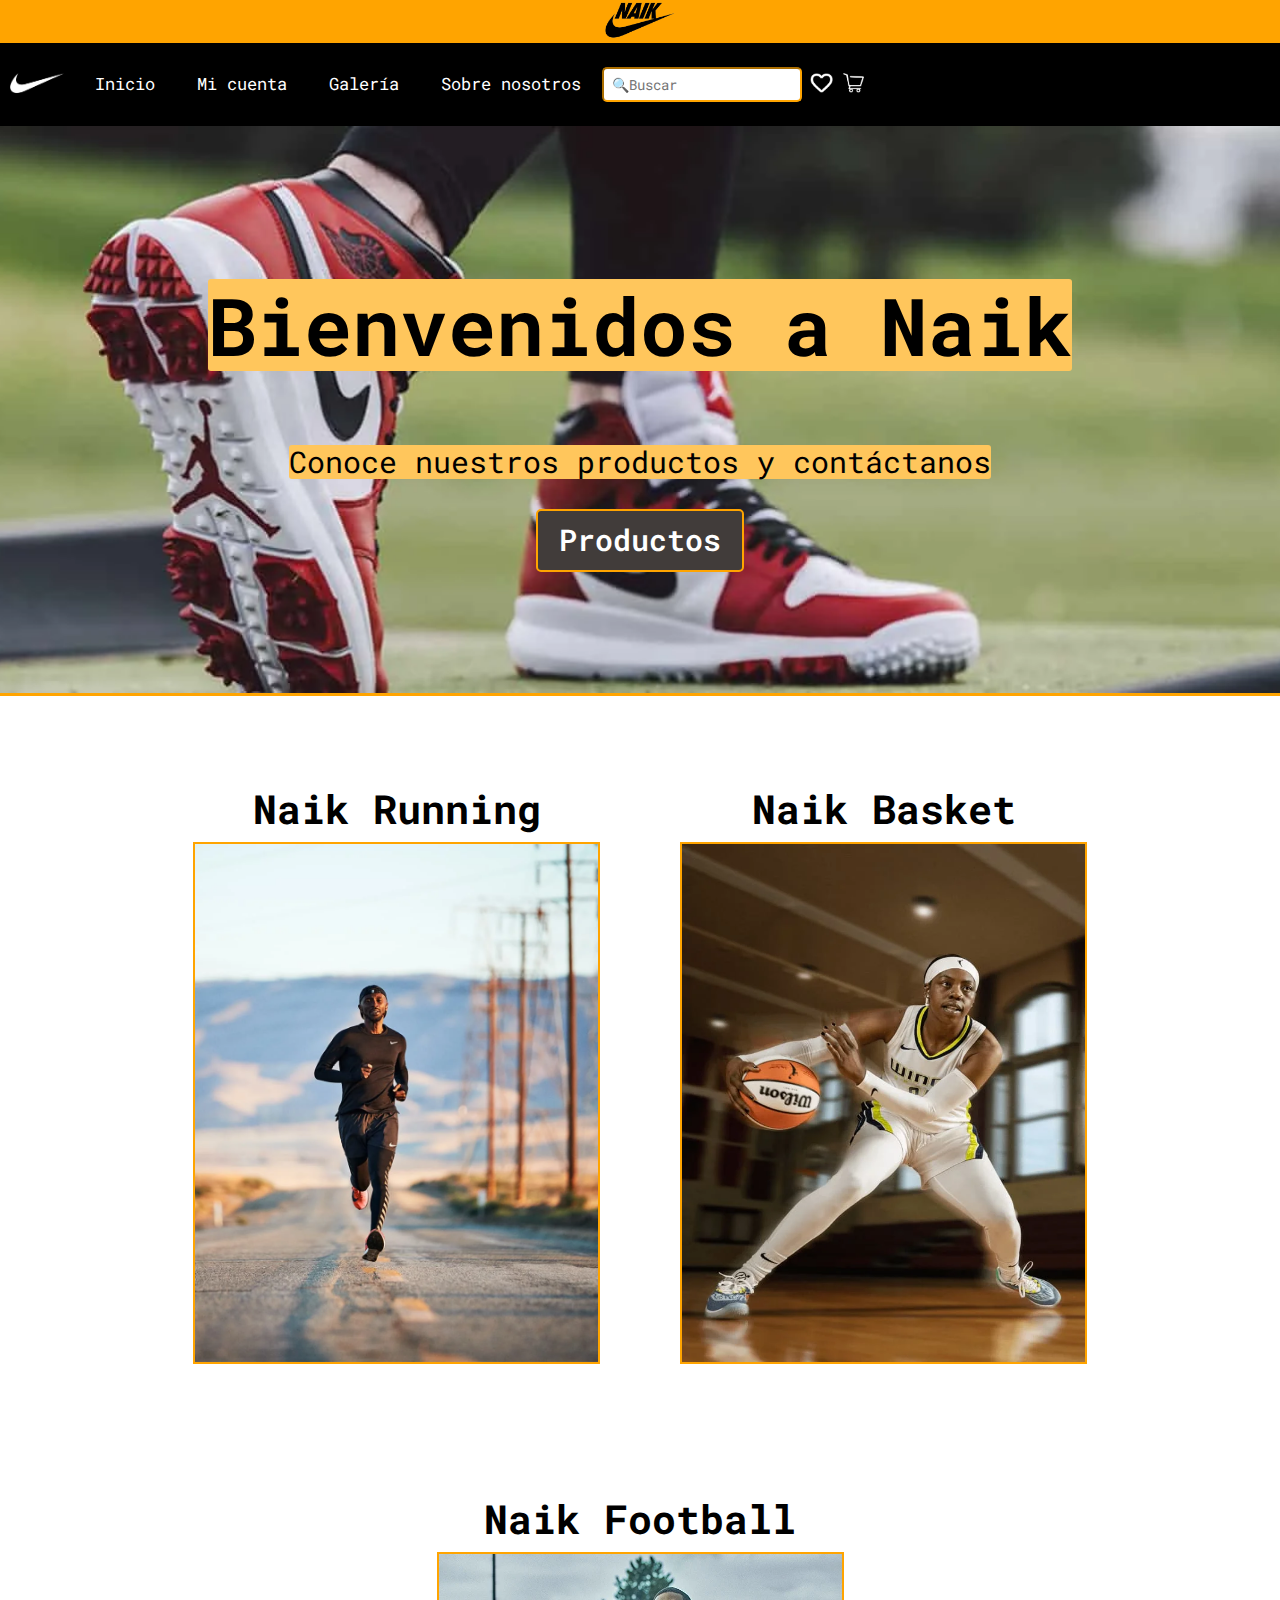
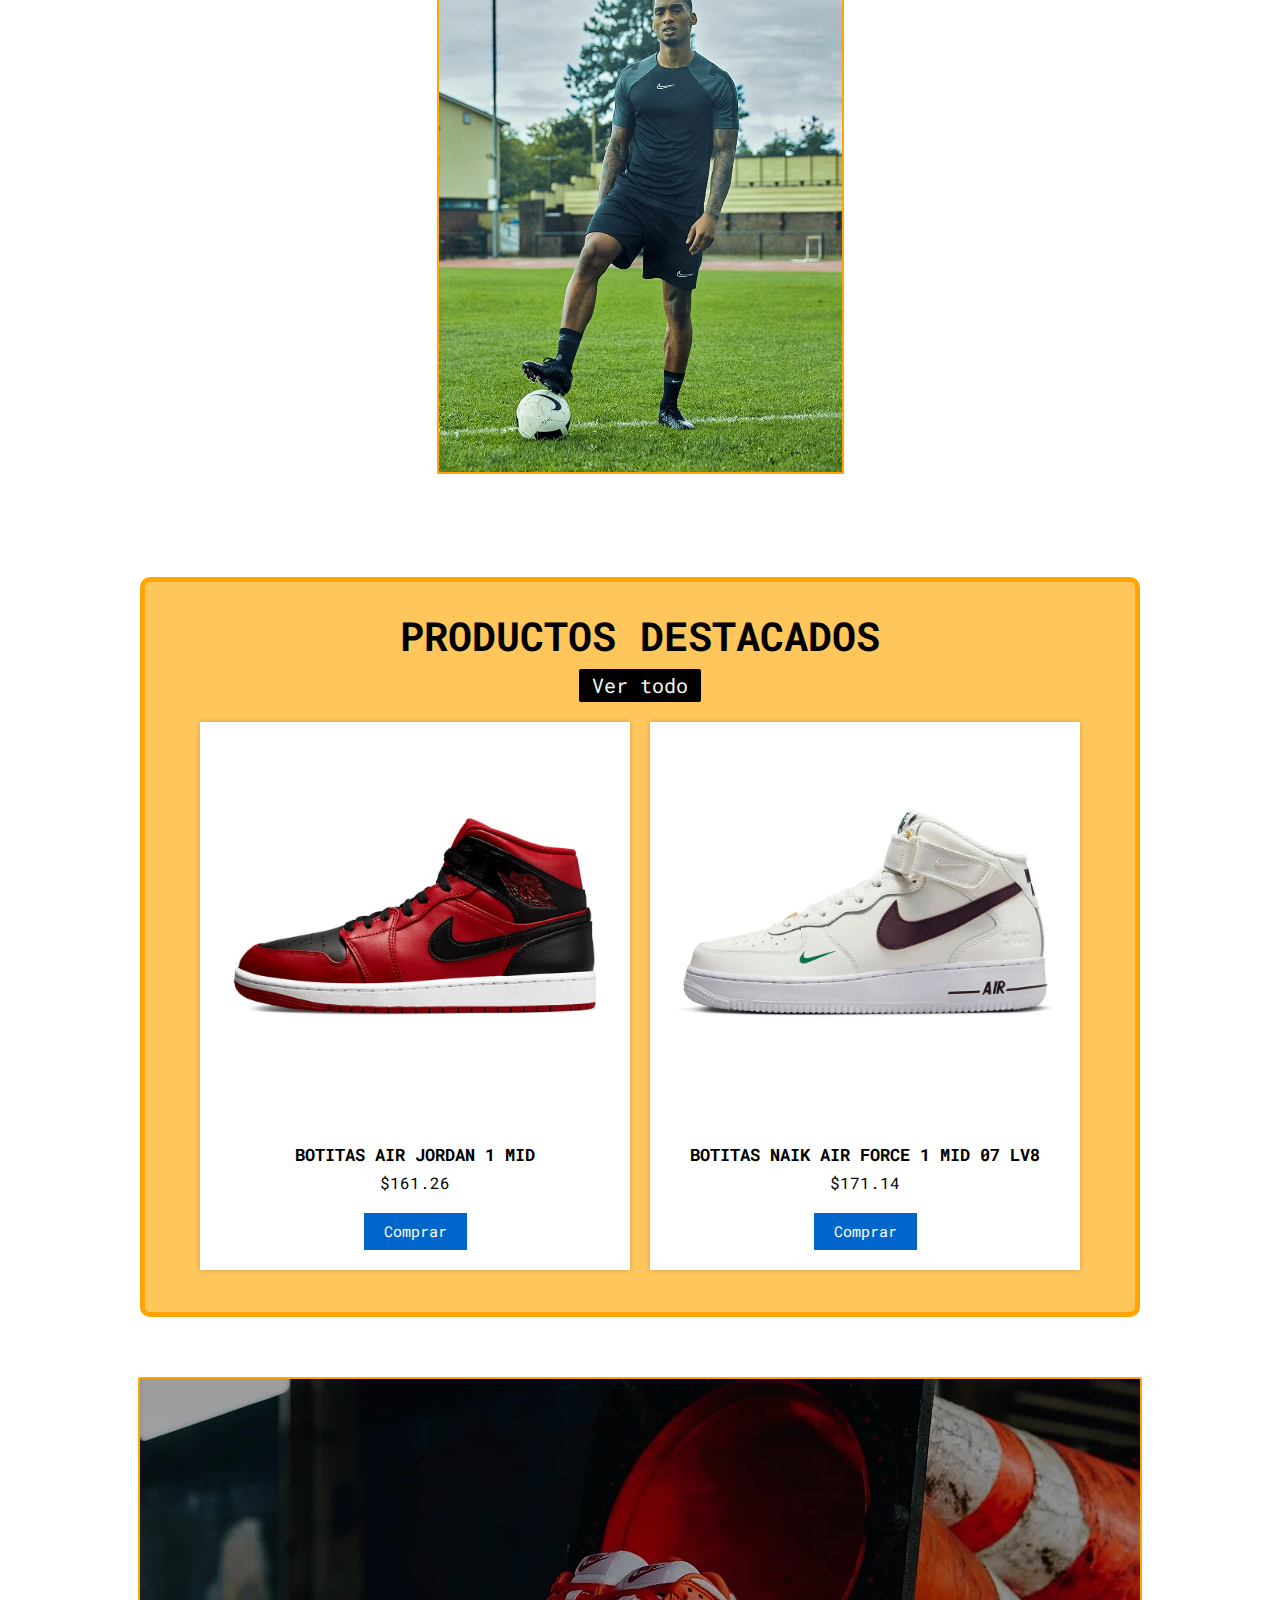
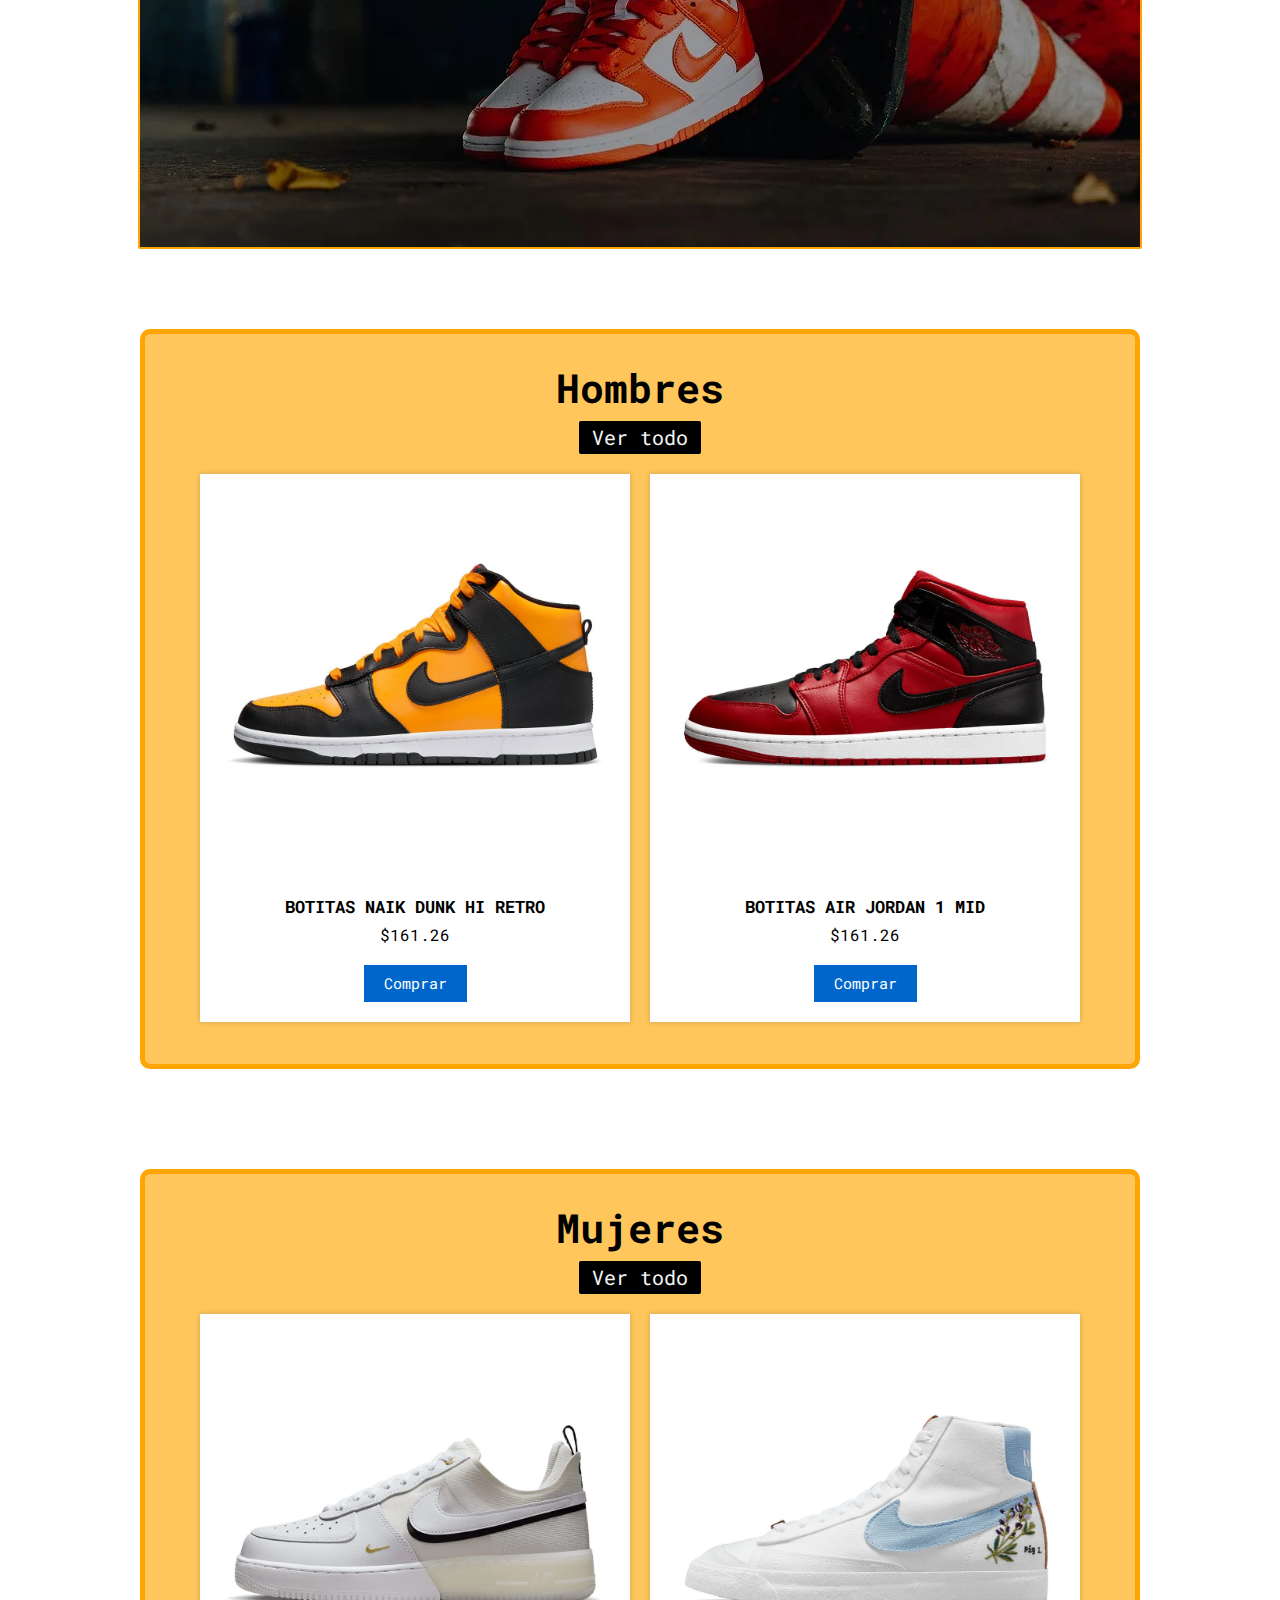
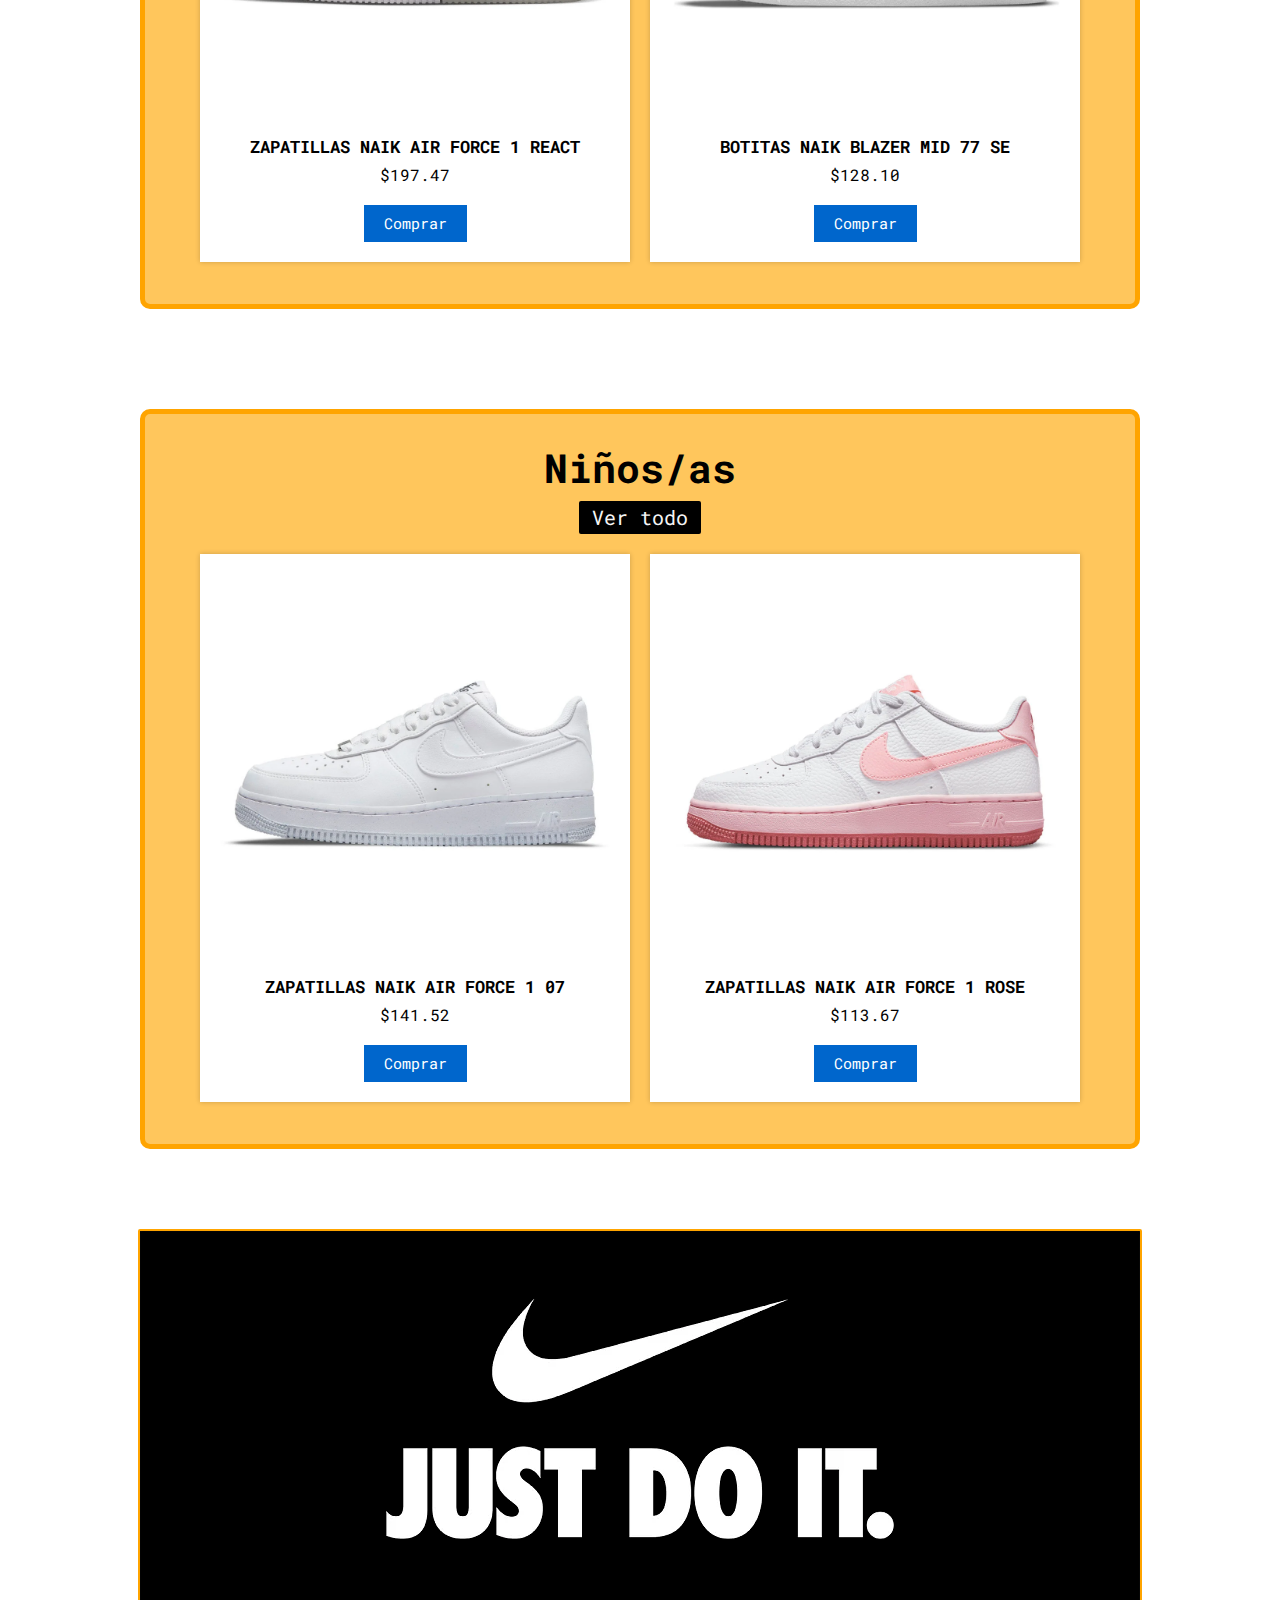
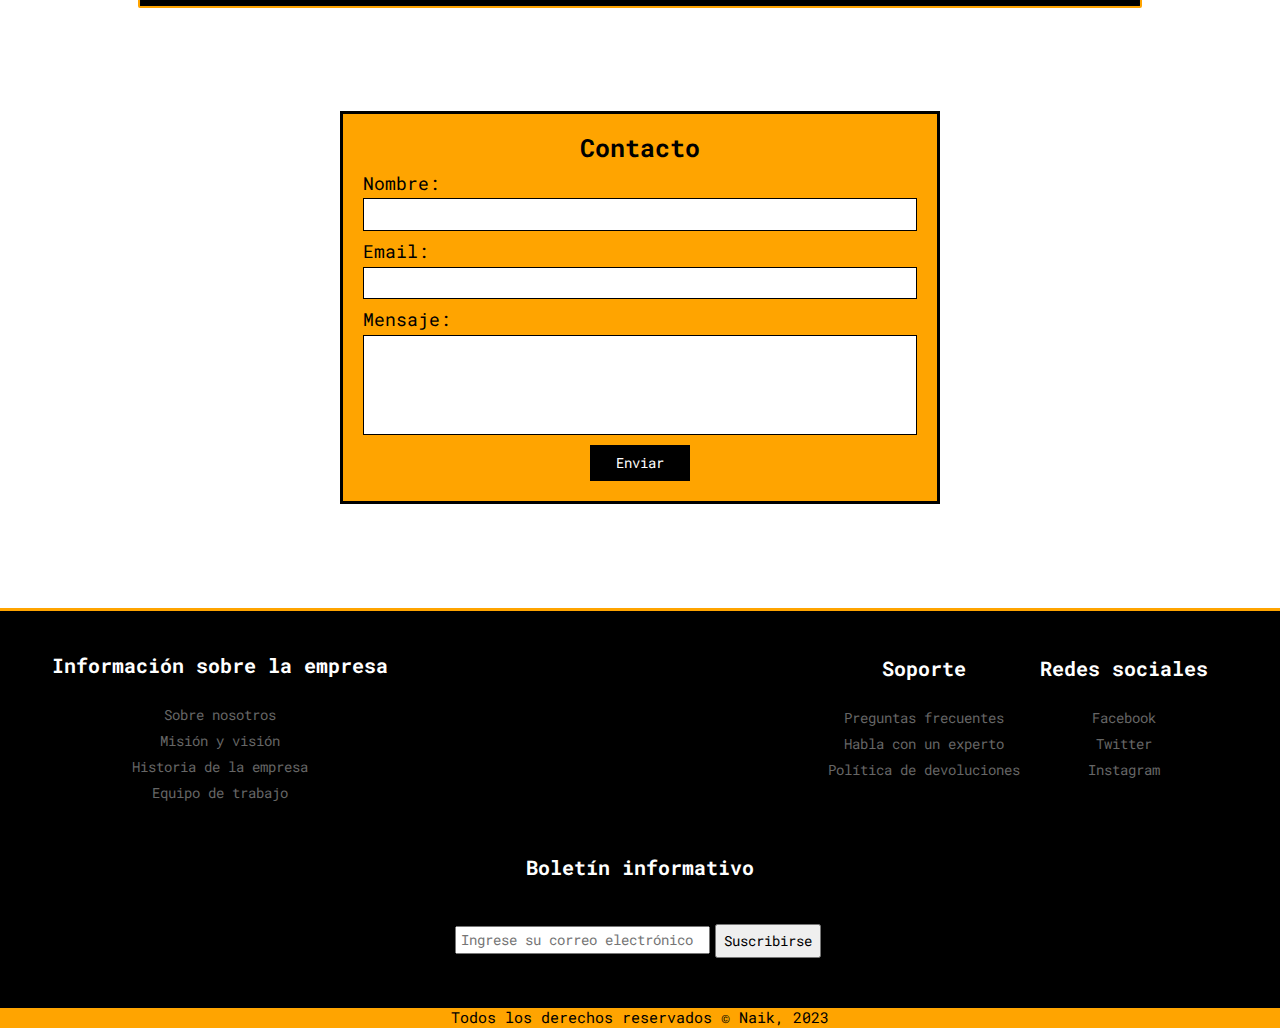
==== commit b422dbc7: "0.15" ====
--- a/index.html
+++ b/index.html
@@ -6,7 +6,7 @@
     <meta http-equiv="X-UA-Compatible" content="IE=edge">
     <meta name="viewport" content="width=device-width, initial-scale=1.0">
     <link rel="stylesheet" href="styles/styles.css">
-    <link rel="shortcut icon" href="images/NAIK WHITE ICO.png" type="image x-icon">
+    <link rel="shortcut icon" href="images/NAIK WHITE.webp" type="image x-icon">
     <link rel="preconnect" href="https://fonts.googleapis.com">
     <link rel="preconnect" href="https://fonts.gstatic.com" crossorigin>
     <link href="https://fonts.googleapis.com/css2?family=Roboto+Mono:ital,wght@0,100;0,200;0,300;0,400;0,500;0,600;0,700;1,100;1,200;1,300;1,400;1,500;1,600;1,700&display=swap" rel="stylesheet">
@@ -18,7 +18,7 @@
     <!--Logo naik antes del header+nav-->
     <div class="container-logo">
         <a href="index.html">
-            <img class="container-logo__img" src="images/NAIK BLACK.png" alt="LOGO NAIK">
+            <img class="container-logo__img" src="images/NAIK BLACK.webp" alt="LOGO NAIK">
         </a>
     </div>
     <!--header+nav con position sticky (menu)-->
@@ -28,7 +28,7 @@
             <div class="nav__container">
                 <div class="nav__container-logo">
                     <a href="index.html">
-                        <img class="nav__container-logo__img" src="images/NAIK NAV BLANCO.png" alt="LOGO NAIK">
+                        <img class="nav__container-logo__img" src="images/NAIK NAV BLANCO.webp" alt="LOGO NAIK">
                     </a>
                 </div>
                 <!--menu options-->
@@ -57,10 +57,10 @@
                 <!--favoritos + carrito-->
                 <div class="nav__container-actions">
                     <a href="#" class="nav__container-actions__favorite">
-                        <img class="nav__container-actions__favorite-img" src="images/FAVORITOS.png" alt="FAVORITOS">
+                        <img class="nav__container-actions__favorite-img" src="images/FAVORITOS.webp" alt="FAVORITOS">
                     </a>
                     <a href="#" class="nav__container-actions__cart">
-                        <img class="nav__container-actions__cart-img" src="images/CARRITO DE COMPRAS.png" alt="Carrito de compras">
+                        <img class="nav__container-actions__cart-img" src="images/CARRITO DE COMPRAS.webp" alt="Carrito de compras">
                     </a>
                 </div>
             </div>
@@ -70,7 +70,7 @@
     <!--banner de naik con la bienvenida y acceso a nuestros productos-->
     <section class="banner">
         <!--banner-->
-        <img class="banner__img" src="images/BANNER NAIK.jpg" alt="BANNER">
+        <img class="banner__img" src="images/BANNER NAIK.webp" alt="BANNER">
         <!--contenido donde se encuentra el titulo (bienvenida) y el botón de productos-->
         <div class="banner__content">
             <!--titulo-->
@@ -96,17 +96,17 @@
             <!--running-->
             <div class="categories__item">
                 <h2 class="categories__item-title">Naik Running</h2>
-                <a class="categories__item-link" href="#"><img class="categories__item-img" src="images/NAIK RUNNING.jpg" alt="NAIK RUNNING"></a>
+                <a class="categories__item-link" href="#"><img class="categories__item-img" src="images/NAIK RUNNING.webp" alt="NAIK RUNNING"></a>
             </div>
             <!--basket-->
             <div class="categories__item">
                 <h2 class="categories__item-title">Naik Basket</h2>
-                <a class="categories__item-link" href="#"><img class="categories__item-img" src="images/NAIK BASKETBALL.png" alt="NAIK BASKETBALL"></a>
+                <a class="categories__item-link" href="#"><img class="categories__item-img" src="images/NAIK BASKETBALL.webp" alt="NAIK BASKETBALL"></a>
             </div>
             <!--football-->
             <div class="categories__item">
                 <h2 class="categories__item-title">Naik Football</h2>
-                <a class="categories__item-link" href="#"><img class="categories__item-img" src="images/NAIK FOOTBALL.jpeg" alt="NAIK FOOTBALL"></a>
+                <a class="categories__item-link" href="#"><img class="categories__item-img" src="images/NAIK FOOTBALL.webp" alt="NAIK FOOTBALL"></a>
             </div>
         </section>
 
@@ -122,14 +122,14 @@
                     <div class="products__pair">
                         <!--Producto 1-->
                         <div class="products__pair-item">
-                            <img src="images/BOTITAS AIR JORDAN 1 MID.jpeg" alt="BOTITAS AIR JORDAN 1 MID">
+                            <img src="images/BOTITAS AIR JORDAN 1 MID.webp" alt="BOTITAS AIR JORDAN 1 MID">
                             <h3>BOTITAS AIR JORDAN 1 MID</h3>
                             <p>$161.26</p>
                             <button>Comprar</button>
                         </div>
                         <!--Producto 2-->
                         <div class="products__pair-item">
-                            <img src="images/BOTITAS NAIK AIR FORCE 1 MID 07 LV8.jpeg"
+                            <img src="images/BOTITAS NAIK AIR FORCE 1 MID 07 LV8.webp"
                                 alt="BOTITAS NAIK AIR FORCE 1 MID 07 LV8">
                             <h3>BOTITAS NAIK AIR FORCE 1 MID 07 LV8</h3>
                             <p>$171.14</p>
@@ -142,7 +142,7 @@
 
         <!--Imagen abajo de productos destacados-->
         <section class="section__just-dunk">
-            <img class="section__just-dunk__img" src="images/NAIK DUNK.jpg" alt="NAIK DUNK">
+            <img class="section__just-dunk__img" src="images/NAIK DUNK.webp" alt="NAIK DUNK">
         </section>
 
         <!--Sección de hombres con sus productos-->
@@ -157,14 +157,14 @@
                     <div class="products__pair">
                         <!--Producto 1-->
                         <div class="products__pair-item">
-                            <img src="images/BOTITAS NAIK DUNK HI RETRO.jpeg" alt="BOTITAS NAIK DUNK HI RETRO">
+                            <img src="images/BOTITAS NAIK DUNK HI RETRO.webp" alt="BOTITAS NAIK DUNK HI RETRO">
                             <h3>BOTITAS NAIK DUNK HI RETRO</h3>
                             <p>$161.26</p>
                             <button>Comprar</button>
                         </div>
                         <!--Producto 2-->
                         <div class="products__pair-item">
-                            <img src="images/BOTITAS AIR JORDAN 1 MID.jpeg" alt="BOTITAS AIR JORDAN 1 MID">
+                            <img src="images/BOTITAS AIR JORDAN 1 MID.webp" alt="BOTITAS AIR JORDAN 1 MID">
                             <h3>BOTITAS AIR JORDAN 1 MID</h3>
                             <p>$161.26</p>
                             <button>Comprar</button>
@@ -186,14 +186,14 @@
                     <div class="products__pair">
                         <!--Producto 1-->
                         <div class="products__pair-item">
-                            <img src="images/ZAPATILLAS NAIK AIR FORCE 1 REACT.jpeg" alt="ZAPATILLAS NAIK AIR FORCE 1 REACT">
+                            <img src="images/ZAPATILLAS NAIK AIR FORCE 1 REACT.webp" alt="ZAPATILLAS NAIK AIR FORCE 1 REACT">
                             <h3>ZAPATILLAS NAIK AIR FORCE 1 REACT</h3>
                             <p>$197.47</p>
                             <button>Comprar</button>
                         </div>
                         <!--Producto 2-->
                         <div class="products__pair-item">
-                            <img src="images/BOTITAS NAIK BLAZER MID 77 SE.jpeg" alt="BOTITAS NAIK BLAZER MID 77 SE">
+                            <img src="images/BOTITAS NAIK BLAZER MID 77 SE.webp" alt="BOTITAS NAIK BLAZER MID 77 SE">
                             <h3>BOTITAS NAIK BLAZER MID 77 SE</h3>
                             <p>$128.10</p>
                             <button>Comprar</button>
@@ -215,7 +215,7 @@
                     <div class="products__pair">
                         <!--Producto 1-->
                         <div class="products__pair-item">
-                            <img src="images/ZAPATILLAS NAIK AIR FORCE 1 07 NEXT NATURE.jpeg"
+                            <img src="images/ZAPATILLAS NAIK AIR FORCE 1 07 NEXT NATURE.webp"
                                 alt="ZAPATILLAS NAIK AIR FORCE 1 07 NEXT NATURE">
                             <h3>ZAPATILLAS NAIK AIR FORCE 1 07</h3>
                             <p>$141.52</p>
@@ -223,7 +223,7 @@
                         </div>
                         <!--Producto 2-->
                         <div class="products__pair-item">
-                            <img src="images/ZAPATILLAS NAIK AIR FORCE 1 ROSE.jpeg" alt="ZAPATILLAS NAIK AIR FORCE 1 ROSE">
+                            <img src="images/ZAPATILLAS NAIK AIR FORCE 1 ROSE.webp" alt="ZAPATILLAS NAIK AIR FORCE 1 ROSE">
                             <h3>ZAPATILLAS NAIK AIR FORCE 1 ROSE</h3>
                             <p>$113.67</p>
                             <button>Comprar</button>
@@ -235,7 +235,7 @@
 
         <!--imagen abajo de la sección niños-->
         <section class="section__just-dunk">
-            <img class="section__just-dunk__img " src="images/JUST DO IT..png" alt="JUST DO IT.">
+            <img class="section__just-dunk__img" src="images/JUST DO IT.webp" alt="JUST DO IT.">
         </section>
 
         <!--sección de contacto-->
--- a/styles/styles.css
+++ b/styles/styles.css
@@ -684,6 +684,7 @@
   font-size: 40px;
   text-align: center;
   padding: 10px;
+  white-space: wrap;
 }
 
 .categories__item-img {
@@ -917,6 +918,28 @@
     flex-wrap: wrap;
   }
 }
+@media (max-width: 1019px) {
+  .products {
+    width: 930px;
+    height: 700px;
+  }
+  .section__just-dunk {
+    margin: 3px;
+    margin-top: 80px;
+  }
+  .section__just-dunk__img {
+    width: 100%;
+  }
+}
+@media (max-width: 947px) {
+  .products__pair-item {
+    width: 380px;
+  }
+  .products {
+    width: 830px;
+    height: 680px;
+  }
+}
 @media (max-width: 900px) {
   .content__title__text {
     font-size: 50px;
@@ -925,6 +948,36 @@
     font-size: 20px;
   }
 }
+@media (max-width: 850px) {
+  .products__pair-item {
+    width: 300px;
+  }
+  .products {
+    width: 650px;
+    height: 580px;
+  }
+}
+@media (max-width: 670px) {
+  .products__pair-item {
+    width: 200px;
+  }
+  .products {
+    width: 450px;
+    height: 530px;
+  }
+}
+@media (max-width: 469px) {
+  .products__pair-item {
+    width: 160px;
+  }
+  .products__h2 {
+    font-size: 30px;
+  }
+  .products {
+    width: 360px;
+    height: 510px;
+  }
+}
 @media (max-width: 435px) {
   .content__title__text {
     font-size: 40px;
@@ -935,6 +988,15 @@
   .categories__item-img {
     width: 280px;
     object-fit: cover;
+  }
+}
+@media (max-width: 378px) {
+  .products__pair-item {
+    width: 132px;
+  }
+  .products {
+    width: 305px;
+    height: 500px;
   }
 }
 /*index*/
